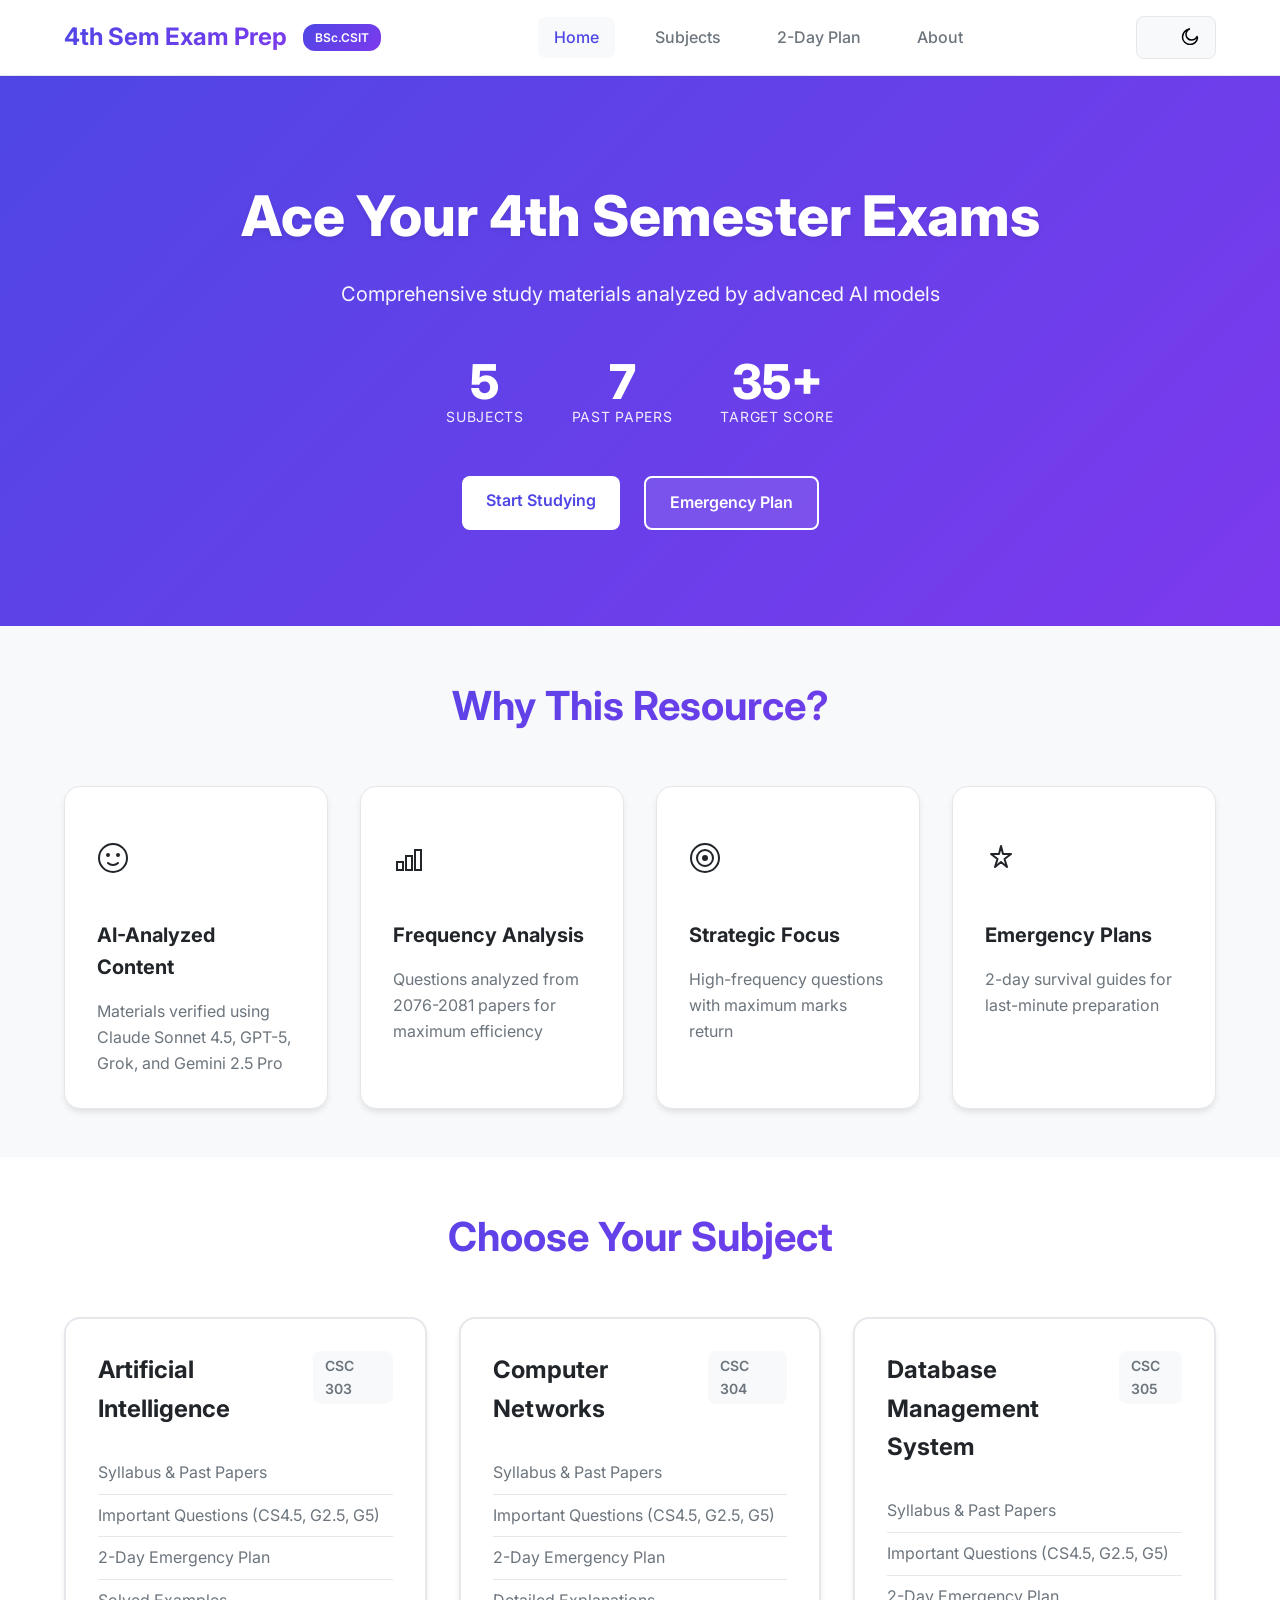
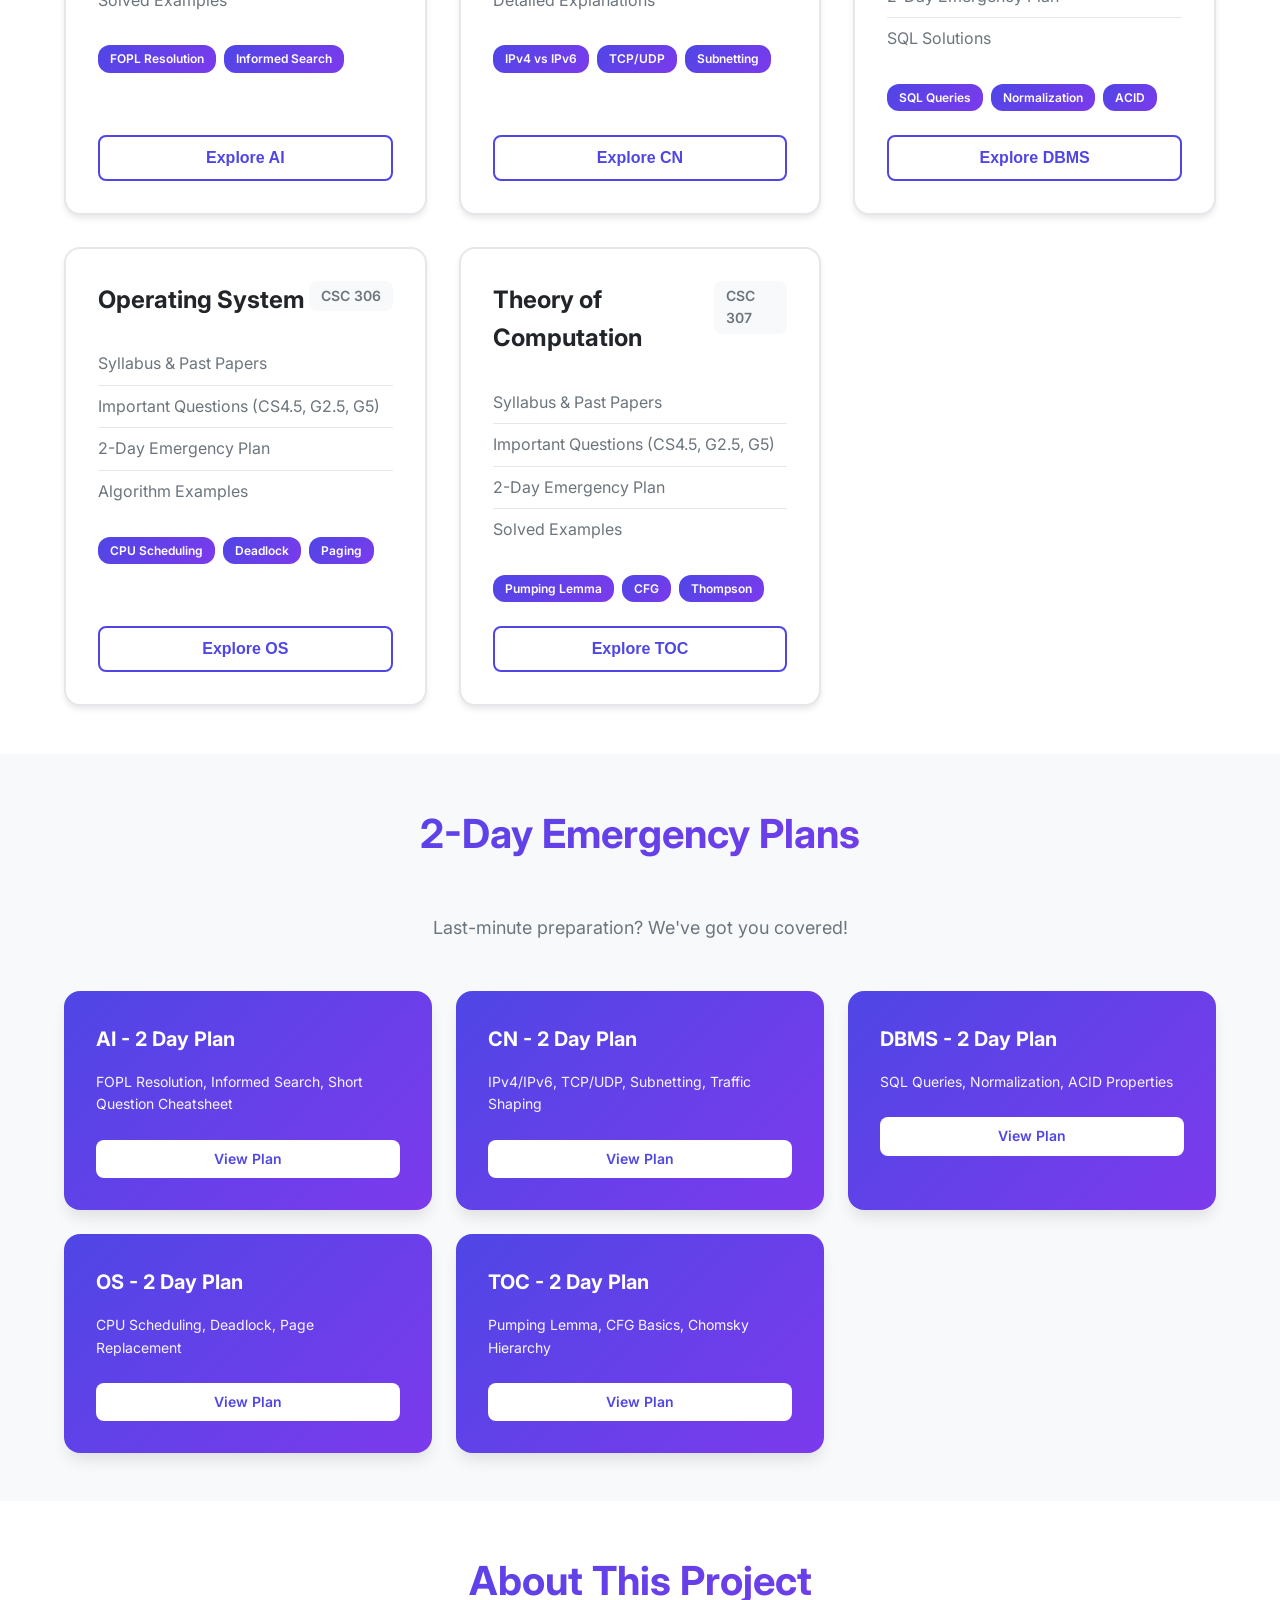
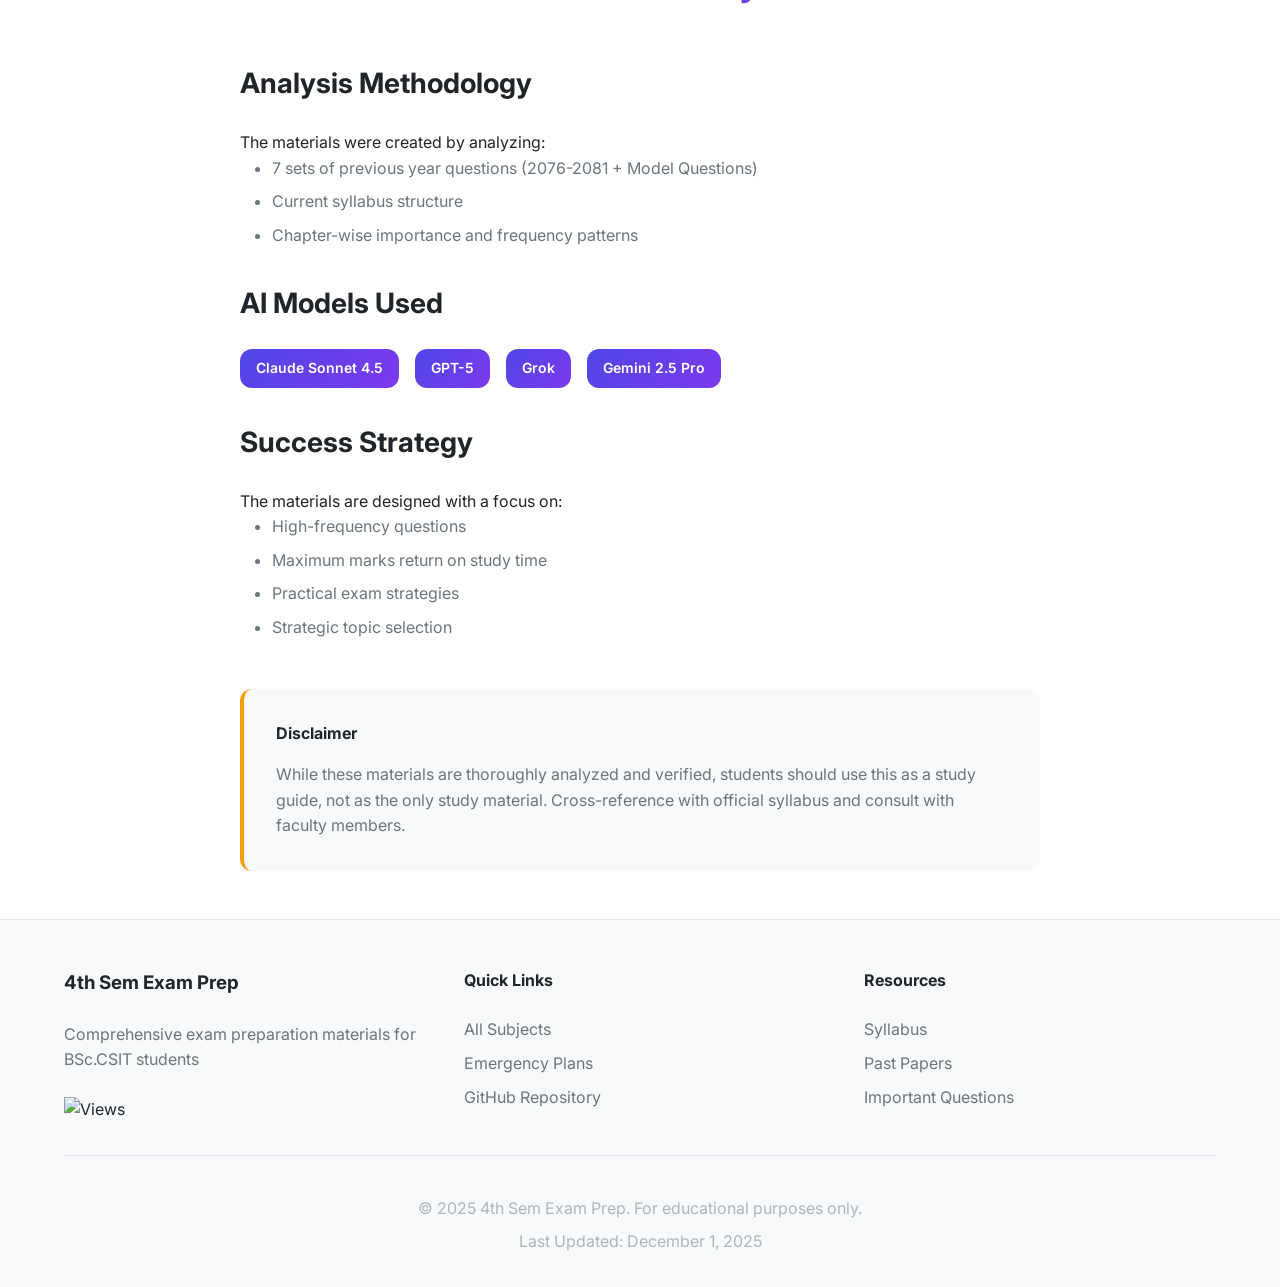
==== index.html @ 88077fee "Add initial HTML structure for 4th Sem BSc.CSIT Exam Prep website with navigation, sections for subj" ====
<!DOCTYPE html>
<html lang="en">
<head>
    <meta charset="UTF-8">
    <meta name="viewport" content="width=device-width, initial-scale=1.0">
    <title>4th Sem BSc.CSIT Exam Prep | Study Materials & Resources</title>
    <link rel="stylesheet" href="styles.css">
    <link href="https://fonts.googleapis.com/css2?family=Inter:wght@300;400;500;600;700;800;900&display=swap" rel="stylesheet">
</head>
<body>
    <!-- Navigation -->
    <nav class="navbar">
        <div class="container">
            <div class="nav-brand">
                <h1>4th Sem Exam Prep</h1>
                <span class="badge">BSc.CSIT</span>
            </div>
            <div class="nav-links">
                <a href="#home" class="nav-link active">Home</a>
                <a href="#subjects" class="nav-link">Subjects</a>
                <a href="#emergency" class="nav-link">2-Day Plan</a>
                <a href="#about" class="nav-link">About</a>
            </div>
            <button class="theme-toggle" id="themeToggle" aria-label="Toggle theme">
                <svg class="theme-icon sun" width="20" height="20" viewBox="0 0 20 20" fill="none" xmlns="http://www.w3.org/2000/svg">
                    <circle cx="10" cy="10" r="3" stroke="currentColor" stroke-width="1.5"/>
                    <path d="M10 2V4M10 16V18M18 10H16M4 10H2M15.5 15.5L14 14M6 6L4.5 4.5M15.5 4.5L14 6M6 14L4.5 15.5" stroke="currentColor" stroke-width="1.5" stroke-linecap="round"/>
                </svg>
                <svg class="theme-icon moon" width="20" height="20" viewBox="0 0 20 20" fill="none" xmlns="http://www.w3.org/2000/svg">
                    <path d="M18 11.5C17.1 13.5 15 15 12.5 15C9.5 15 7 12.5 7 9.5C7 7 8.5 4.9 10.5 4C6.5 4.5 3.5 7.9 3.5 12C3.5 16.1 6.9 19.5 11 19.5C14.9 19.5 18.1 16.7 18.5 13C18.3 12.1 18.2 11.8 18 11.5Z" stroke="currentColor" stroke-width="1.5" stroke-linecap="round" stroke-linejoin="round"/>
                </svg>
            </button>
        </div>
    </nav>

    <!-- Hero Section -->
    <section id="home" class="hero">
        <div class="container">
            <div class="hero-content">
                <h1 class="hero-title">Ace Your 4th Semester Exams</h1>
                <p class="hero-subtitle">Comprehensive study materials analyzed by advanced AI models</p>
                <div class="hero-stats">
                    <div class="stat">
                        <span class="stat-number">5</span>
                        <span class="stat-label">Subjects</span>
                    </div>
                    <div class="stat">
                        <span class="stat-number">7</span>
                        <span class="stat-label">Past Papers</span>
                    </div>
                    <div class="stat">
                        <span class="stat-number">35+</span>
                        <span class="stat-label">Target Score</span>
                    </div>
                </div>
                <div class="hero-cta">
                    <a href="#subjects" class="btn btn-primary">Start Studying</a>
                    <a href="#emergency" class="btn btn-secondary">Emergency Plan</a>
                </div>
            </div>
        </div>
    </section>

    <!-- Features Section -->
    <section class="features">
        <div class="container">
            <h2 class="section-title">Why This Resource?</h2>
            <div class="features-grid">
                <div class="feature-card">
                    <div class="feature-icon">
                        <svg width="32" height="32" viewBox="0 0 32 32" fill="none" xmlns="http://www.w3.org/2000/svg">
                            <circle cx="16" cy="16" r="14" stroke="currentColor" stroke-width="2"/>
                            <circle cx="11" cy="13" r="2" fill="currentColor"/>
                            <circle cx="21" cy="13" r="2" fill="currentColor"/>
                            <path d="M11 21C11 21 13 23 16 23C19 23 21 21 21 21" stroke="currentColor" stroke-width="2" stroke-linecap="round"/>
                        </svg>
                    </div>
                    <h3>AI-Analyzed Content</h3>
                    <p>Materials verified using Claude Sonnet 4.5, GPT-5, Grok, and Gemini 2.5 Pro</p>
                </div>
                <div class="feature-card">
                    <div class="feature-icon">
                        <svg width="32" height="32" viewBox="0 0 32 32" fill="none" xmlns="http://www.w3.org/2000/svg">
                            <rect x="4" y="20" width="6" height="8" stroke="currentColor" stroke-width="2"/>
                            <rect x="13" y="14" width="6" height="14" stroke="currentColor" stroke-width="2"/>
                            <rect x="22" y="8" width="6" height="20" stroke="currentColor" stroke-width="2"/>
                        </svg>
                    </div>
                    <h3>Frequency Analysis</h3>
                    <p>Questions analyzed from 2076-2081 papers for maximum efficiency</p>
                </div>
                <div class="feature-card">
                    <div class="feature-icon">
                        <svg width="32" height="32" viewBox="0 0 32 32" fill="none" xmlns="http://www.w3.org/2000/svg">
                            <circle cx="16" cy="16" r="14" stroke="currentColor" stroke-width="2"/>
                            <circle cx="16" cy="16" r="8" stroke="currentColor" stroke-width="2"/>
                            <circle cx="16" cy="16" r="3" fill="currentColor"/>
                        </svg>
                    </div>
                    <h3>Strategic Focus</h3>
                    <p>High-frequency questions with maximum marks return</p>
                </div>
                <div class="feature-card">
                    <div class="feature-icon">
                        <svg width="32" height="32" viewBox="0 0 32 32" fill="none" xmlns="http://www.w3.org/2000/svg">
                            <path d="M16 4L18 12H26L19.5 17L22 25L16 20L10 25L12.5 17L6 12H14L16 4Z" stroke="currentColor" stroke-width="2" stroke-linejoin="round"/>
                        </svg>
                    </div>
                    <h3>Emergency Plans</h3>
                    <p>2-day survival guides for last-minute preparation</p>
                </div>
            </div>
        </div>
    </section>

    <!-- Subjects Section -->
    <section id="subjects" class="subjects">
        <div class="container">
            <h2 class="section-title">Choose Your Subject</h2>
            <div class="subjects-grid">
                <!-- AI Card -->
                <div class="subject-card" data-subject="AI">
                    <div class="subject-header">
                        <h3>Artificial Intelligence</h3>
                        <span class="subject-code">CSC 303</span>
                    </div>
                    <div class="subject-content">
                        <ul class="resource-list">
                            <li>Syllabus & Past Papers</li>
                            <li>Important Questions (CS4.5, G2.5, G5)</li>
                            <li>2-Day Emergency Plan</li>
                            <li>Solved Examples</li>
                        </ul>
                        <div class="subject-tags">
                            <span class="tag">FOPL Resolution</span>
                            <span class="tag">Informed Search</span>
                        </div>
                    </div>
                    <button class="btn btn-outline" onclick="openSubject('AI')">Explore AI</button>
                </div>

                <!-- CN Card -->
                <div class="subject-card" data-subject="CN">
                    <div class="subject-header">
                        <h3>Computer Networks</h3>
                        <span class="subject-code">CSC 304</span>
                    </div>
                    <div class="subject-content">
                        <ul class="resource-list">
                            <li>Syllabus & Past Papers</li>
                            <li>Important Questions (CS4.5, G2.5, G5)</li>
                            <li>2-Day Emergency Plan</li>
                            <li>Detailed Explanations</li>
                        </ul>
                        <div class="subject-tags">
                            <span class="tag">IPv4 vs IPv6</span>
                            <span class="tag">TCP/UDP</span>
                            <span class="tag">Subnetting</span>
                        </div>
                    </div>
                    <button class="btn btn-outline" onclick="openSubject('CN')">Explore CN</button>
                </div>

                <!-- DBMS Card -->
                <div class="subject-card" data-subject="DBMS">
                    <div class="subject-header">
                        <h3>Database Management System</h3>
                        <span class="subject-code">CSC 305</span>
                    </div>
                    <div class="subject-content">
                        <ul class="resource-list">
                            <li>Syllabus & Past Papers</li>
                            <li>Important Questions (CS4.5, G2.5, G5)</li>
                            <li>2-Day Emergency Plan</li>
                            <li>SQL Solutions</li>
                        </ul>
                        <div class="subject-tags">
                            <span class="tag">SQL Queries</span>
                            <span class="tag">Normalization</span>
                            <span class="tag">ACID</span>
                        </div>
                    </div>
                    <button class="btn btn-outline" onclick="openSubject('DBMS')">Explore DBMS</button>
                </div>

                <!-- OS Card -->
                <div class="subject-card" data-subject="OS">
                    <div class="subject-header">
                        <h3>Operating System</h3>
                        <span class="subject-code">CSC 306</span>
                    </div>
                    <div class="subject-content">
                        <ul class="resource-list">
                            <li>Syllabus & Past Papers</li>
                            <li>Important Questions (CS4.5, G2.5, G5)</li>
                            <li>2-Day Emergency Plan</li>
                            <li>Algorithm Examples</li>
                        </ul>
                        <div class="subject-tags">
                            <span class="tag">CPU Scheduling</span>
                            <span class="tag">Deadlock</span>
                            <span class="tag">Paging</span>
                        </div>
                    </div>
                    <button class="btn btn-outline" onclick="openSubject('OS')">Explore OS</button>
                </div>

                <!-- TOC Card -->
                <div class="subject-card" data-subject="TOC">
                    <div class="subject-header">
                        <h3>Theory of Computation</h3>
                        <span class="subject-code">CSC 307</span>
                    </div>
                    <div class="subject-content">
                        <ul class="resource-list">
                            <li>Syllabus & Past Papers</li>
                            <li>Important Questions (CS4.5, G2.5, G5)</li>
                            <li>2-Day Emergency Plan</li>
                            <li>Solved Examples</li>
                        </ul>
                        <div class="subject-tags">
                            <span class="tag">Pumping Lemma</span>
                            <span class="tag">CFG</span>
                            <span class="tag">Thompson</span>
                        </div>
                    </div>
                    <button class="btn btn-outline" onclick="openSubject('TOC')">Explore TOC</button>
                </div>
            </div>
        </div>
    </section>

    <!-- Emergency Plan Section -->
    <section id="emergency" class="emergency">
        <div class="container">
            <div class="emergency-header">
                <h2 class="section-title">2-Day Emergency Plans</h2>
                <p class="section-subtitle">Last-minute preparation? We've got you covered!</p>
            </div>
            <div class="emergency-grid">
                <div class="emergency-card" onclick="viewContent('AI/imp_qtns/2DayPrep/README.md', 'AI - 2 Day Plan')">
                    <h3>AI - 2 Day Plan</h3>
                    <p>FOPL Resolution, Informed Search, Short Question Cheatsheet</p>
                    <span class="btn btn-small">View Plan</span>
                </div>
                <div class="emergency-card" onclick="viewContent('CN/imp_qtns/2DayPrep/README.md', 'CN - 2 Day Plan')">
                    <h3>CN - 2 Day Plan</h3>
                    <p>IPv4/IPv6, TCP/UDP, Subnetting, Traffic Shaping</p>
                    <span class="btn btn-small">View Plan</span>
                </div>
                <div class="emergency-card" onclick="viewContent('DBMS/imp_qtns/2DayPrep/README.md', 'DBMS - 2 Day Plan')">
                    <h3>DBMS - 2 Day Plan</h3>
                    <p>SQL Queries, Normalization, ACID Properties</p>
                    <span class="btn btn-small">View Plan</span>
                </div>
                <div class="emergency-card" onclick="viewContent('OS/imp_qtns/2DayPrep/README.md', 'OS - 2 Day Plan')">
                    <h3>OS - 2 Day Plan</h3>
                    <p>CPU Scheduling, Deadlock, Page Replacement</p>
                    <span class="btn btn-small">View Plan</span>
                </div>
                <div class="emergency-card" onclick="viewContent('TOC/imp_qtns/2DayPrep/2_Day_TOC_Survival_Guide.md', 'TOC - 2 Day Plan')">
                    <h3>TOC - 2 Day Plan</h3>
                    <p>Pumping Lemma, CFG Basics, Chomsky Hierarchy</p>
                    <span class="btn btn-small">View Plan</span>
                </div>
            </div>
        </div>
    </section>

    <!-- About Section -->
    <section id="about" class="about">
        <div class="container">
            <h2 class="section-title">About This Project</h2>
            <div class="about-content">
                <div class="about-text">
                    <h3>Analysis Methodology</h3>
                    <p>The materials were created by analyzing:</p>
                    <ul>
                        <li>7 sets of previous year questions (2076-2081 + Model Questions)</li>
                        <li>Current syllabus structure</li>
                        <li>Chapter-wise importance and frequency patterns</li>
                    </ul>

                    <h3>AI Models Used</h3>
                    <div class="ai-models">
                        <span class="ai-badge">Claude Sonnet 4.5</span>
                        <span class="ai-badge">GPT-5</span>
                        <span class="ai-badge">Grok</span>
                        <span class="ai-badge">Gemini 2.5 Pro</span>
                    </div>

                    <h3>Success Strategy</h3>
                    <p>The materials are designed with a focus on:</p>
                    <ul>
                        <li>High-frequency questions</li>
                        <li>Maximum marks return on study time</li>
                        <li>Practical exam strategies</li>
                        <li>Strategic topic selection</li>
                    </ul>

                    <div class="disclaimer">
                        <h4>Disclaimer</h4>
                        <p>While these materials are thoroughly analyzed and verified, students should use this as a study guide, not as the only study material. Cross-reference with official syllabus and consult with faculty members.</p>
                    </div>
                </div>
            </div>
        </div>
    </section>

    <!-- Footer -->
    <footer class="footer">
        <div class="container">
            <div class="footer-content">
                <div class="footer-section">
                    <h3>4th Sem Exam Prep</h3>
                    <p>Comprehensive exam preparation materials for BSc.CSIT students</p>
                    <div class="footer-stats">
                        <img src="https://komarev.com/ghpvc/?username=4thsem&abbreviated=true&base=1&label=Views&style=flat-square" alt="Views">
                    </div>
                </div>
                <div class="footer-section">
                    <h4>Quick Links</h4>
                    <ul>
                        <li><a href="#subjects">All Subjects</a></li>
                        <li><a href="#emergency">Emergency Plans</a></li>
                        <li><a href="https://github.com/aakku106/4thSem_impQtns" target="_blank">GitHub Repository</a></li>
                    </ul>
                </div>
                <div class="footer-section">
                    <h4>Resources</h4>
                    <ul>
                        <li><a href="#subjects">Syllabus</a></li>
                        <li><a href="#subjects">Past Papers</a></li>
                        <li><a href="#subjects">Important Questions</a></li>
                    </ul>
                </div>
            </div>
            <div class="footer-bottom">
                <p>&copy; 2025 4th Sem Exam Prep. For educational purposes only.</p>
                <p>Last Updated: December 1, 2025</p>
            </div>
        </div>
    </footer>

    <!-- Content Modal -->
    <div id="contentModal" class="modal">
        <div class="modal-content">
            <div class="modal-header">
                <h2 id="modalTitle"></h2>
                <button class="close" onclick="contentViewer.closeModal()" aria-label="Close">&times;</button>
            </div>
            <div id="modalBody" class="modal-body"></div>
        </div>
    </div>

    <!-- Subject Modal -->
    <div id="subjectModal" class="modal">
        <div class="modal-content">
            <button class="close" onclick="closeSubjectModal()" aria-label="Close">&times;</button>
            <div id="subjectModalBody"></div>
        </div>
    </div>

    <script src="markdown-parser.js"></script>
    <script src="script.js"></script>
</body>
</html>
---- styles.css ----
/* ============================================
   CSS Variables & Root Styles
   ============================================ */
:root {
  /* Light Theme Colors */
  --bg-primary: #ffffff;
  --bg-secondary: #f8f9fa;
  --bg-tertiary: #e9ecef;
  --text-primary: #212529;
  --text-secondary: #6c757d;
  --text-tertiary: #adb5bd;

  /* Accent Colors */
  --accent-primary: #4f46e5;
  --accent-secondary: #7c3aed;
  --accent-hover: #4338ca;
  --success: #10b981;
  --warning: #f59e0b;
  --danger: #ef4444;

  /* Card & Border */
  --card-bg: #ffffff;
  --border-color: #e5e7eb;
  --shadow-sm: 0 1px 2px 0 rgba(0, 0, 0, 0.05);
  --shadow-md: 0 4px 6px -1px rgba(0, 0, 0, 0.1);
  --shadow-lg: 0 10px 15px -3px rgba(0, 0, 0, 0.1);
  --shadow-xl: 0 20px 25px -5px rgba(0, 0, 0, 0.1);

  /* Spacing */
  --spacing-xs: 0.5rem;
  --spacing-sm: 1rem;
  --spacing-md: 1.5rem;
  --spacing-lg: 2rem;
  --spacing-xl: 3rem;

  /* Border Radius */
  --radius-sm: 0.375rem;
  --radius-md: 0.5rem;
  --radius-lg: 0.75rem;
  --radius-xl: 1rem;

  /* Transitions */
  --transition-fast: 150ms ease;
  --transition-base: 200ms ease;
  --transition-slow: 300ms ease;
}

[data-theme="dark"] {
  --bg-primary: #0f172a;
  --bg-secondary: #1e293b;
  --bg-tertiary: #334155;
  --text-primary: #f1f5f9;
  --text-secondary: #cbd5e1;
  --text-tertiary: #64748b;

  --card-bg: #1e293b;
  --border-color: #334155;
  --shadow-sm: 0 1px 2px 0 rgba(0, 0, 0, 0.3);
  --shadow-md: 0 4px 6px -1px rgba(0, 0, 0, 0.4);
  --shadow-lg: 0 10px 15px -3px rgba(0, 0, 0, 0.5);
  --shadow-xl: 0 20px 25px -5px rgba(0, 0, 0, 0.6);
}

/* ============================================
   Reset & Base Styles
   ============================================ */
* {
  margin: 0;
  padding: 0;
  box-sizing: border-box;
}

html {
  scroll-behavior: smooth;
}

body {
  font-family: "Inter", -apple-system, BlinkMacSystemFont, "Segoe UI", Roboto,
    sans-serif;
  background: var(--bg-primary);
  color: var(--text-primary);
  line-height: 1.6;
  transition: background-color var(--transition-base),
    color var(--transition-base);
}

.container {
  max-width: 1200px;
  margin: 0 auto;
  padding: 0 var(--spacing-md);
}

/* ============================================
   Navigation
   ============================================ */
.navbar {
  background: var(--card-bg);
  border-bottom: 1px solid var(--border-color);
  position: sticky;
  top: 0;
  z-index: 1000;
  backdrop-filter: blur(10px);
  box-shadow: var(--shadow-sm);
}

.navbar .container {
  display: flex;
  justify-content: space-between;
  align-items: center;
  padding: var(--spacing-sm) var(--spacing-md);
}

.nav-brand {
  display: flex;
  align-items: center;
  gap: var(--spacing-sm);
}

.nav-brand h1 {
  font-size: 1.5rem;
  font-weight: 700;
  background: linear-gradient(
    135deg,
    var(--accent-primary),
    var(--accent-secondary)
  );
  -webkit-background-clip: text;
  -webkit-text-fill-color: transparent;
  background-clip: text;
}

.badge {
  background: linear-gradient(
    135deg,
    var(--accent-primary),
    var(--accent-secondary)
  );
  color: white;
  padding: 0.25rem 0.75rem;
  border-radius: var(--radius-lg);
  font-size: 0.75rem;
  font-weight: 600;
}

.nav-links {
  display: flex;
  gap: var(--spacing-md);
  align-items: center;
}

.nav-link {
  text-decoration: none;
  color: var(--text-secondary);
  font-weight: 500;
  transition: color var(--transition-fast);
  padding: 0.5rem 1rem;
  border-radius: var(--radius-md);
}

.nav-link:hover,
.nav-link.active {
  color: var(--accent-primary);
  background: var(--bg-secondary);
}

.theme-toggle {
  background: var(--bg-secondary);
  border: 1px solid var(--border-color);
  border-radius: var(--radius-md);
  padding: 0.5rem 1rem;
  cursor: pointer;
  transition: all var(--transition-fast);
  font-size: 1.25rem;
}

.theme-toggle:hover {
  background: var(--bg-tertiary);
  transform: scale(1.05);
}

/* ============================================
   Hero Section
   ============================================ */
.hero {
  background: linear-gradient(
    135deg,
    var(--accent-primary) 0%,
    var(--accent-secondary) 100%
  );
  color: white;
  padding: var(--spacing-xl) 0;
  text-align: center;
}

.hero-content {
  padding: var(--spacing-xl) 0;
}

.hero-title {
  font-size: 3.5rem;
  font-weight: 800;
  margin-bottom: var(--spacing-sm);
  text-shadow: 0 2px 4px rgba(0, 0, 0, 0.1);
}

.hero-subtitle {
  font-size: 1.25rem;
  opacity: 0.95;
  margin-bottom: var(--spacing-lg);
}

.hero-stats {
  display: flex;
  justify-content: center;
  gap: var(--spacing-xl);
  margin: var(--spacing-xl) 0;
}

.stat {
  display: flex;
  flex-direction: column;
  align-items: center;
}

.stat-number {
  font-size: 3rem;
  font-weight: 800;
  line-height: 1;
}

.stat-label {
  font-size: 0.875rem;
  opacity: 0.9;
  text-transform: uppercase;
  letter-spacing: 0.05em;
}

.hero-cta {
  display: flex;
  gap: var(--spacing-md);
  justify-content: center;
  margin-top: var(--spacing-xl);
}

/* ============================================
   Buttons
   ============================================ */
.btn {
  padding: 0.75rem 1.5rem;
  border-radius: var(--radius-md);
  font-weight: 600;
  text-decoration: none;
  display: inline-block;
  transition: all var(--transition-fast);
  cursor: pointer;
  border: none;
  font-size: 1rem;
}

.btn-primary {
  background: white;
  color: var(--accent-primary);
}

.btn-primary:hover {
  transform: translateY(-2px);
  box-shadow: var(--shadow-lg);
}

.btn-secondary {
  background: rgba(255, 255, 255, 0.1);
  color: white;
  border: 2px solid white;
}

.btn-secondary:hover {
  background: rgba(255, 255, 255, 0.2);
  transform: translateY(-2px);
}

.btn-outline {
  background: transparent;
  color: var(--accent-primary);
  border: 2px solid var(--accent-primary);
}

.btn-outline:hover {
  background: var(--accent-primary);
  color: white;
  transform: translateY(-2px);
}

.btn-small {
  padding: 0.5rem 1rem;
  font-size: 0.875rem;
}

/* ============================================
   Features Section
   ============================================ */
.features {
  padding: var(--spacing-xl) 0;
  background: var(--bg-secondary);
}

.section-title {
  text-align: center;
  font-size: 2.5rem;
  font-weight: 700;
  margin-bottom: var(--spacing-xl);
  background: linear-gradient(
    135deg,
    var(--accent-primary),
    var(--accent-secondary)
  );
  -webkit-background-clip: text;
  -webkit-text-fill-color: transparent;
  background-clip: text;
}

.section-subtitle {
  text-align: center;
  font-size: 1.125rem;
  color: var(--text-secondary);
  margin-bottom: var(--spacing-lg);
}

.features-grid {
  display: grid;
  grid-template-columns: repeat(auto-fit, minmax(250px, 1fr));
  gap: var(--spacing-lg);
}

.feature-card {
  background: var(--card-bg);
  padding: var(--spacing-lg);
  border-radius: var(--radius-xl);
  box-shadow: var(--shadow-md);
  transition: all var(--transition-base);
  border: 1px solid var(--border-color);
}

.feature-card:hover {
  transform: translateY(-5px);
  box-shadow: var(--shadow-xl);
}

.feature-icon {
  font-size: 3rem;
  margin-bottom: var(--spacing-md);
}

.feature-card h3 {
  font-size: 1.25rem;
  margin-bottom: var(--spacing-sm);
  color: var(--text-primary);
}

.feature-card p {
  color: var(--text-secondary);
  line-height: 1.6;
}

/* ============================================
   Subjects Section
   ============================================ */
.subjects {
  padding: var(--spacing-xl) 0;
}

.subjects-grid {
  display: grid;
  grid-template-columns: repeat(auto-fit, minmax(300px, 1fr));
  gap: var(--spacing-lg);
}

.subject-card {
  background: var(--card-bg);
  border-radius: var(--radius-xl);
  padding: var(--spacing-lg);
  box-shadow: var(--shadow-md);
  transition: all var(--transition-base);
  border: 2px solid var(--border-color);
  display: flex;
  flex-direction: column;
}

.subject-card:hover {
  transform: translateY(-5px);
  box-shadow: var(--shadow-xl);
  border-color: var(--accent-primary);
}

.subject-header {
  display: flex;
  justify-content: space-between;
  align-items: start;
  margin-bottom: var(--spacing-md);
}

.subject-header h3 {
  font-size: 1.5rem;
  color: var(--text-primary);
}

.subject-code {
  background: var(--bg-secondary);
  padding: 0.25rem 0.75rem;
  border-radius: var(--radius-md);
  font-size: 0.875rem;
  font-weight: 600;
  color: var(--text-secondary);
}

.resource-list {
  list-style: none;
  margin-bottom: var(--spacing-md);
}

.resource-list li {
  padding: 0.5rem 0;
  color: var(--text-secondary);
  border-bottom: 1px solid var(--border-color);
}

.resource-list li:last-child {
  border-bottom: none;
}

.subject-tags {
  display: flex;
  flex-wrap: wrap;
  gap: var(--spacing-xs);
  margin-bottom: var(--spacing-md);
}

.tag {
  background: linear-gradient(
    135deg,
    var(--accent-primary),
    var(--accent-secondary)
  );
  color: white;
  padding: 0.25rem 0.75rem;
  border-radius: var(--radius-lg);
  font-size: 0.75rem;
  font-weight: 600;
}

.subject-card .btn {
  margin-top: auto;
  width: 100%;
  text-align: center;
}

/* ============================================
   Emergency Section
   ============================================ */
.emergency {
  padding: var(--spacing-xl) 0;
  background: var(--bg-secondary);
}

.emergency-header {
  text-align: center;
  margin-bottom: var(--spacing-xl);
}

.emergency-grid {
  display: grid;
  grid-template-columns: repeat(auto-fit, minmax(280px, 1fr));
  gap: var(--spacing-md);
}

.emergency-card {
  background: linear-gradient(
    135deg,
    var(--accent-primary),
    var(--accent-secondary)
  );
  color: white;
  padding: var(--spacing-lg);
  border-radius: var(--radius-xl);
  box-shadow: var(--shadow-lg);
  transition: all var(--transition-base);
}

.emergency-card:hover {
  transform: translateY(-5px) scale(1.02);
  box-shadow: var(--shadow-xl);
}

.emergency-card h3 {
  font-size: 1.25rem;
  margin-bottom: var(--spacing-sm);
}

.emergency-card p {
  opacity: 0.95;
  margin-bottom: var(--spacing-md);
  font-size: 0.875rem;
}

.emergency-card .btn {
  background: white;
  color: var(--accent-primary);
  width: 100%;
  text-align: center;
}

/* ============================================
   About Section
   ============================================ */
.about {
  padding: var(--spacing-xl) 0;
}

.about-content {
  max-width: 800px;
  margin: 0 auto;
}

.about-text h3 {
  font-size: 1.75rem;
  margin: var(--spacing-lg) 0 var(--spacing-md);
  color: var(--text-primary);
}

.about-text ul {
  margin-left: var(--spacing-lg);
  margin-bottom: var(--spacing-md);
  color: var(--text-secondary);
}

.about-text li {
  margin-bottom: var(--spacing-xs);
}

.ai-models {
  display: flex;
  flex-wrap: wrap;
  gap: var(--spacing-sm);
  margin: var(--spacing-md) 0;
}

.ai-badge {
  background: linear-gradient(
    135deg,
    var(--accent-primary),
    var(--accent-secondary)
  );
  color: white;
  padding: 0.5rem 1rem;
  border-radius: var(--radius-lg);
  font-size: 0.875rem;
  font-weight: 600;
}

.disclaimer {
  background: var(--bg-secondary);
  padding: var(--spacing-lg);
  border-radius: var(--radius-lg);
  border-left: 4px solid var(--warning);
  margin-top: var(--spacing-xl);
}

.disclaimer h4 {
  margin-bottom: var(--spacing-sm);
  color: var(--text-primary);
}

.disclaimer p {
  color: var(--text-secondary);
}

/* ============================================
   Footer
   ============================================ */
.footer {
  background: var(--bg-secondary);
  padding: var(--spacing-xl) 0 var(--spacing-md);
  border-top: 1px solid var(--border-color);
}

.footer-content {
  display: grid;
  grid-template-columns: repeat(auto-fit, minmax(250px, 1fr));
  gap: var(--spacing-xl);
  margin-bottom: var(--spacing-lg);
}

.footer-section h3,
.footer-section h4 {
  margin-bottom: var(--spacing-md);
  color: var(--text-primary);
}

.footer-section p {
  color: var(--text-secondary);
  margin-bottom: var(--spacing-sm);
}

.footer-section ul {
  list-style: none;
}

.footer-section ul li {
  margin-bottom: var(--spacing-xs);
}

.footer-section a {
  color: var(--text-secondary);
  text-decoration: none;
  transition: color var(--transition-fast);
}

.footer-section a:hover {
  color: var(--accent-primary);
}

.footer-stats {
  margin-top: var(--spacing-md);
}

.footer-bottom {
  text-align: center;
  padding-top: var(--spacing-lg);
  border-top: 1px solid var(--border-color);
  color: var(--text-tertiary);
}

.footer-bottom p {
  margin: var(--spacing-xs) 0;
}

/* ============================================
   Modal
   ============================================ */
.modal {
  display: none;
  position: fixed;
  z-index: 2000;
  left: 0;
  top: 0;
  width: 100%;
  height: 100%;
  overflow: auto;
  background-color: rgba(0, 0, 0, 0.7);
  backdrop-filter: blur(5px);
}

.modal-content {
  background-color: var(--card-bg);
  margin: 5% auto;
  padding: var(--spacing-xl);
  border: 1px solid var(--border-color);
  border-radius: var(--radius-xl);
  width: 90%;
  max-width: 900px;
  box-shadow: var(--shadow-xl);
  animation: slideIn 0.3s ease;
}

@keyframes slideIn {
  from {
    transform: translateY(-50px);
    opacity: 0;
  }
  to {
    transform: translateY(0);
    opacity: 1;
  }
}

.close {
  color: var(--text-tertiary);
  float: right;
  font-size: 2rem;
  font-weight: bold;
  cursor: pointer;
  transition: color var(--transition-fast);
}

.close:hover {
  color: var(--accent-primary);
}

/* ============================================
   Responsive Design
   ============================================ */
@media (max-width: 768px) {
  .nav-links {
    display: none;
    flex-direction: column;
    position: absolute;
    top: 100%;
    left: 0;
    right: 0;
    background: var(--card-bg);
    border-top: 1px solid var(--border-color);
    padding: var(--spacing-md);
  }

  .hero-title {
    font-size: 2.5rem;
  }

  .hero-stats {
    flex-direction: column;
    gap: var(--spacing-md);
  }

  .hero-cta {
    flex-direction: column;
  }

  .subjects-grid,
  .features-grid,
  .emergency-grid {
    grid-template-columns: 1fr;
  }

  .modal-content {
    width: 95%;
    margin: 10% auto;
    padding: var(--spacing-md);
  }
}

@media (max-width: 480px) {
  .hero-title {
    font-size: 2rem;
  }

  .stat-number {
    font-size: 2rem;
  }

  .section-title {
    font-size: 2rem;
  }
}

/* ============================================
   Utility Classes
   ============================================ */
.text-center {
  text-align: center;
}

.mt-1 {
  margin-top: var(--spacing-sm);
}
.mt-2 {
  margin-top: var(--spacing-md);
}
.mt-3 {
  margin-top: var(--spacing-lg);
}

.mb-1 {
  margin-bottom: var(--spacing-sm);
}
.mb-2 {
  margin-bottom: var(--spacing-md);
}
.mb-3 {
  margin-bottom: var(--spacing-lg);
}

.hidden {
  display: none;
}
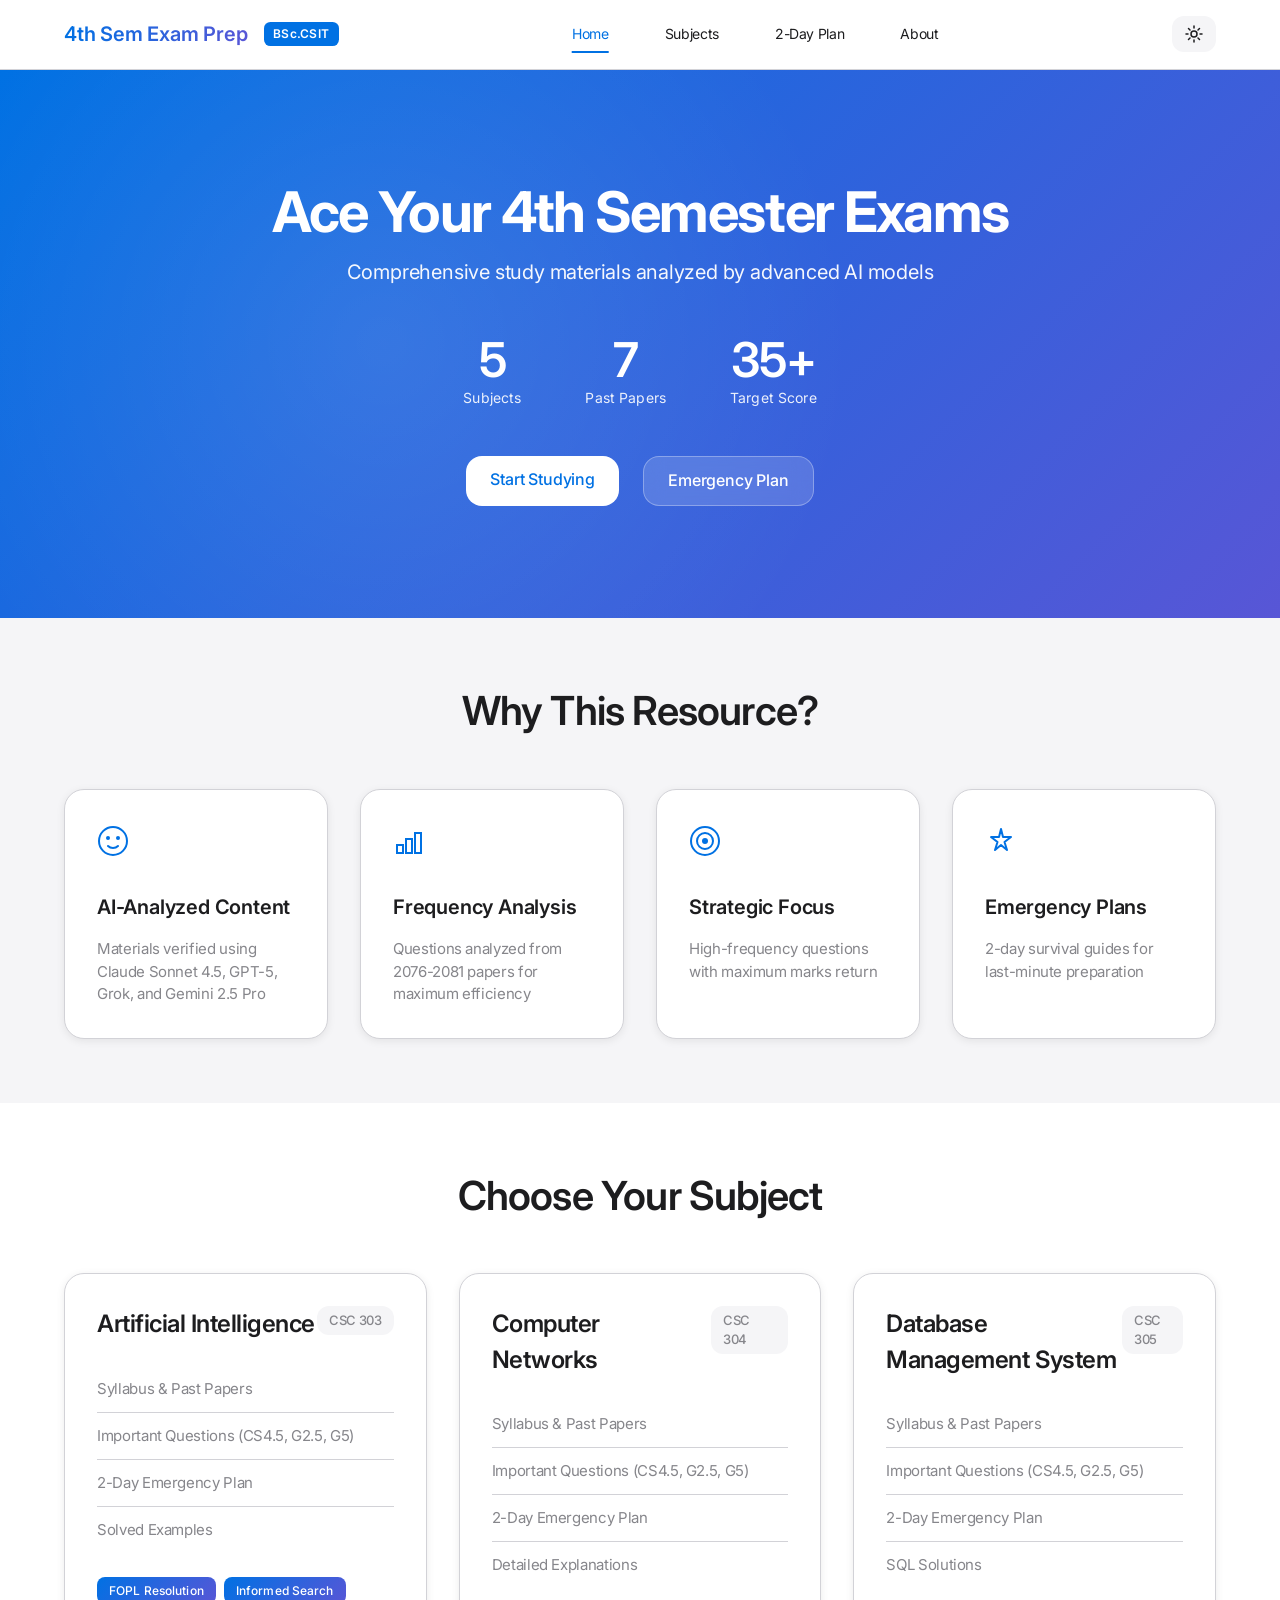
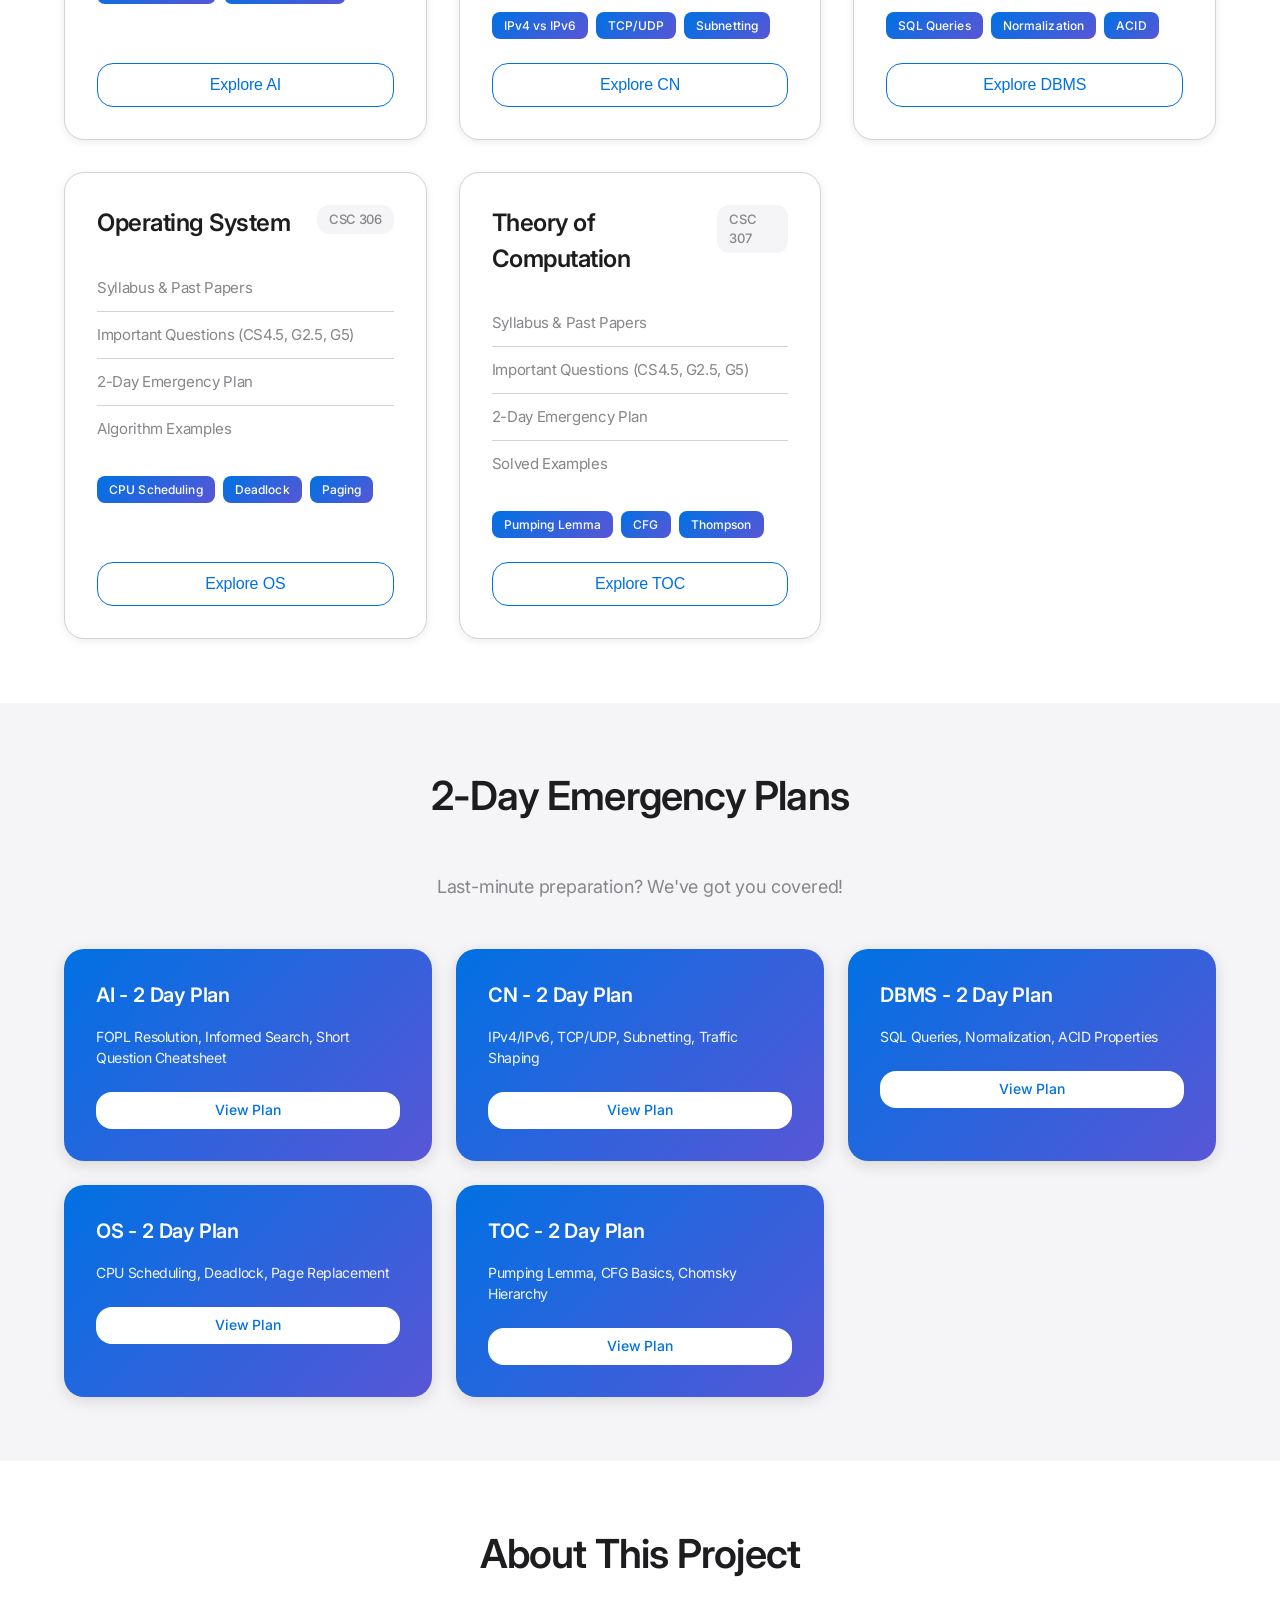
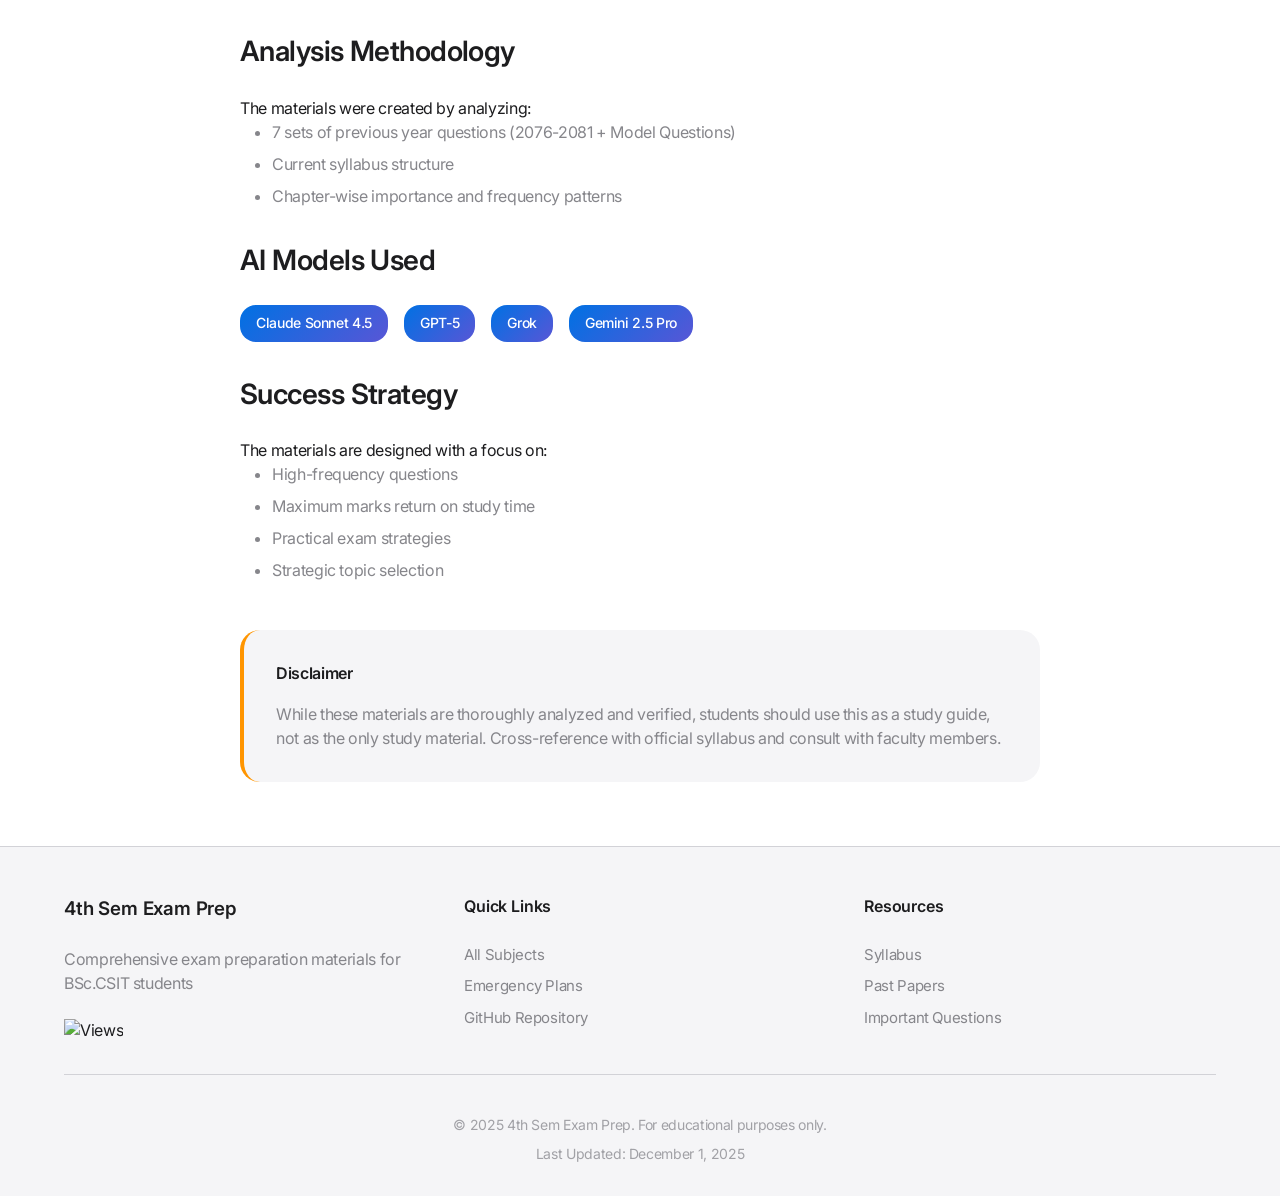
==== commit 47ff048e: "Add viewer page for markdown documents and update content viewer functionality" ====
--- a/index.html
+++ b/index.html
@@ -6,6 +6,8 @@
     <title>4th Sem BSc.CSIT Exam Prep | Study Materials & Resources</title>
     <link rel="stylesheet" href="styles.css">
     <link href="https://fonts.googleapis.com/css2?family=Inter:wght@300;400;500;600;700;800;900&display=swap" rel="stylesheet">
+    <!-- Marked.js for proper markdown rendering -->
+    <script src="https://cdn.jsdelivr.net/npm/marked/marked.min.js"></script>
 </head>
 <body>
     <!-- Navigation -->
@@ -238,31 +240,31 @@
                 <p class="section-subtitle">Last-minute preparation? We've got you covered!</p>
             </div>
             <div class="emergency-grid">
-                <div class="emergency-card" onclick="viewContent('AI/imp_qtns/2DayPrep/README.md', 'AI - 2 Day Plan')">
+                <a href="viewer.html?file=AI/imp_qtns/2DayPrep/README.md&title=AI - 2 Day Plan" target="_blank" class="emergency-card">
                     <h3>AI - 2 Day Plan</h3>
                     <p>FOPL Resolution, Informed Search, Short Question Cheatsheet</p>
                     <span class="btn btn-small">View Plan</span>
-                </div>
-                <div class="emergency-card" onclick="viewContent('CN/imp_qtns/2DayPrep/README.md', 'CN - 2 Day Plan')">
+                </a>
+                <a href="viewer.html?file=CN/imp_qtns/2DayPrep/README.md&title=CN - 2 Day Plan" target="_blank" class="emergency-card">
                     <h3>CN - 2 Day Plan</h3>
                     <p>IPv4/IPv6, TCP/UDP, Subnetting, Traffic Shaping</p>
                     <span class="btn btn-small">View Plan</span>
-                </div>
-                <div class="emergency-card" onclick="viewContent('DBMS/imp_qtns/2DayPrep/README.md', 'DBMS - 2 Day Plan')">
+                </a>
+                <a href="viewer.html?file=DBMS/imp_qtns/2DayPrep/README.md&title=DBMS - 2 Day Plan" target="_blank" class="emergency-card">
                     <h3>DBMS - 2 Day Plan</h3>
                     <p>SQL Queries, Normalization, ACID Properties</p>
                     <span class="btn btn-small">View Plan</span>
-                </div>
-                <div class="emergency-card" onclick="viewContent('OS/imp_qtns/2DayPrep/README.md', 'OS - 2 Day Plan')">
+                </a>
+                <a href="viewer.html?file=OS/imp_qtns/2DayPrep/README.md&title=OS - 2 Day Plan" target="_blank" class="emergency-card">
                     <h3>OS - 2 Day Plan</h3>
                     <p>CPU Scheduling, Deadlock, Page Replacement</p>
                     <span class="btn btn-small">View Plan</span>
-                </div>
-                <div class="emergency-card" onclick="viewContent('TOC/imp_qtns/2DayPrep/2_Day_TOC_Survival_Guide.md', 'TOC - 2 Day Plan')">
+                </a>
+                <a href="viewer.html?file=TOC/imp_qtns/2DayPrep/2_Day_TOC_Survival_Guide.md&title=TOC - 2 Day Plan" target="_blank" class="emergency-card">
                     <h3>TOC - 2 Day Plan</h3>
                     <p>Pumping Lemma, CFG Basics, Chomsky Hierarchy</p>
                     <span class="btn btn-small">View Plan</span>
-                </div>
+                </a>
             </div>
         </div>
     </section>
@@ -342,17 +344,6 @@
         </div>
     </footer>
 
-    <!-- Content Modal -->
-    <div id="contentModal" class="modal">
-        <div class="modal-content">
-            <div class="modal-header">
-                <h2 id="modalTitle"></h2>
-                <button class="close" onclick="contentViewer.closeModal()" aria-label="Close">&times;</button>
-            </div>
-            <div id="modalBody" class="modal-body"></div>
-        </div>
-    </div>
-
     <!-- Subject Modal -->
     <div id="subjectModal" class="modal">
         <div class="modal-content">
@@ -361,7 +352,6 @@
         </div>
     </div>
 
-    <script src="markdown-parser.js"></script>
     <script src="script.js"></script>
 </body>
 </html>
--- a/styles.css
+++ b/styles.css
@@ -1,773 +1,933 @@
 /* ============================================
-   CSS Variables & Root Styles
+   Apple-Inspired CSS Variables & Root Styles
    ============================================ */
 :root {
-  /* Light Theme Colors */
-  --bg-primary: #ffffff;
-  --bg-secondary: #f8f9fa;
-  --bg-tertiary: #e9ecef;
-  --text-primary: #212529;
-  --text-secondary: #6c757d;
-  --text-tertiary: #adb5bd;
-
-  /* Accent Colors */
-  --accent-primary: #4f46e5;
-  --accent-secondary: #7c3aed;
-  --accent-hover: #4338ca;
-  --success: #10b981;
-  --warning: #f59e0b;
-  --danger: #ef4444;
-
-  /* Card & Border */
-  --card-bg: #ffffff;
-  --border-color: #e5e7eb;
-  --shadow-sm: 0 1px 2px 0 rgba(0, 0, 0, 0.05);
-  --shadow-md: 0 4px 6px -1px rgba(0, 0, 0, 0.1);
-  --shadow-lg: 0 10px 15px -3px rgba(0, 0, 0, 0.1);
-  --shadow-xl: 0 20px 25px -5px rgba(0, 0, 0, 0.1);
-
-  /* Spacing */
-  --spacing-xs: 0.5rem;
-  --spacing-sm: 1rem;
-  --spacing-md: 1.5rem;
-  --spacing-lg: 2rem;
-  --spacing-xl: 3rem;
-
-  /* Border Radius */
-  --radius-sm: 0.375rem;
-  --radius-md: 0.5rem;
-  --radius-lg: 0.75rem;
-  --radius-xl: 1rem;
-
-  /* Transitions */
-  --transition-fast: 150ms ease;
-  --transition-base: 200ms ease;
-  --transition-slow: 300ms ease;
+    /* Light Theme Colors - Apple Style */
+    --bg-primary: #ffffff;
+    --bg-secondary: #f5f5f7;
+    --bg-tertiary: #e8e8ed;
+    --text-primary: #1d1d1f;
+    --text-secondary: #86868b;
+    --text-tertiary: #a1a1a6;
+    
+    /* Accent Colors - Refined Purple/Blue */
+    --accent-primary: #0071e3;
+    --accent-secondary: #5856d6;
+    --accent-hover: #0077ed;
+    --success: #34c759;
+    --warning: #ff9500;
+    --danger: #ff3b30;
+    
+    /* Card & Border */
+    --card-bg: #ffffff;
+    --border-color: #d2d2d7;
+    --shadow-sm: 0 1px 3px 0 rgba(0, 0, 0, 0.04);
+    --shadow-md: 0 2px 8px 0 rgba(0, 0, 0, 0.08);
+    --shadow-lg: 0 4px 16px 0 rgba(0, 0, 0, 0.12);
+    --shadow-xl: 0 8px 32px 0 rgba(0, 0, 0, 0.16);
+    
+    /* Spacing */
+    --spacing-xs: 0.5rem;
+    --spacing-sm: 1rem;
+    --spacing-md: 1.5rem;
+    --spacing-lg: 2rem;
+    --spacing-xl: 3rem;
+    --spacing-2xl: 4rem;
+    
+    /* Border Radius - Apple Style */
+    --radius-sm: 0.5rem;
+    --radius-md: 0.75rem;
+    --radius-lg: 1rem;
+    --radius-xl: 1.25rem;
+    
+    /* Transitions - Smooth Apple-like */
+    --transition-fast: 200ms cubic-bezier(0.4, 0, 0.2, 1);
+    --transition-base: 300ms cubic-bezier(0.4, 0, 0.2, 1);
+    --transition-slow: 400ms cubic-bezier(0.4, 0, 0.2, 1);
 }
 
 [data-theme="dark"] {
-  --bg-primary: #0f172a;
-  --bg-secondary: #1e293b;
-  --bg-tertiary: #334155;
-  --text-primary: #f1f5f9;
-  --text-secondary: #cbd5e1;
-  --text-tertiary: #64748b;
-
-  --card-bg: #1e293b;
-  --border-color: #334155;
-  --shadow-sm: 0 1px 2px 0 rgba(0, 0, 0, 0.3);
-  --shadow-md: 0 4px 6px -1px rgba(0, 0, 0, 0.4);
-  --shadow-lg: 0 10px 15px -3px rgba(0, 0, 0, 0.5);
-  --shadow-xl: 0 20px 25px -5px rgba(0, 0, 0, 0.6);
+    --bg-primary: #000000;
+    --bg-secondary: #1c1c1e;
+    --bg-tertiary: #2c2c2e;
+    --text-primary: #f5f5f7;
+    --text-secondary: #a1a1a6;
+    --text-tertiary: #6e6e73;
+    
+    --card-bg: #1c1c1e;
+    --border-color: #38383a;
+    --shadow-sm: 0 1px 3px 0 rgba(0, 0, 0, 0.3);
+    --shadow-md: 0 2px 8px 0 rgba(0, 0, 0, 0.4);
+    --shadow-lg: 0 4px 16px 0 rgba(0, 0, 0, 0.5);
+    --shadow-xl: 0 8px 32px 0 rgba(0, 0, 0, 0.6);
 }
 
 /* ============================================
    Reset & Base Styles
    ============================================ */
 * {
-  margin: 0;
-  padding: 0;
-  box-sizing: border-box;
+    margin: 0;
+    padding: 0;
+    box-sizing: border-box;
 }
 
 html {
-  scroll-behavior: smooth;
+    scroll-behavior: smooth;
+    -webkit-font-smoothing: antialiased;
+    -moz-osx-font-smoothing: grayscale;
 }
 
 body {
-  font-family: "Inter", -apple-system, BlinkMacSystemFont, "Segoe UI", Roboto,
-    sans-serif;
-  background: var(--bg-primary);
-  color: var(--text-primary);
-  line-height: 1.6;
-  transition: background-color var(--transition-base),
-    color var(--transition-base);
+    font-family: -apple-system, BlinkMacSystemFont, 'Inter', 'SF Pro Display', 'Segoe UI', Roboto, sans-serif;
+    background: var(--bg-primary);
+    color: var(--text-primary);
+    line-height: 1.47059;
+    font-weight: 400;
+    letter-spacing: -0.022em;
+    transition: background-color var(--transition-base), color var(--transition-base);
 }
 
 .container {
-  max-width: 1200px;
-  margin: 0 auto;
-  padding: 0 var(--spacing-md);
-}
-
-/* ============================================
-   Navigation
+    max-width: 1200px;
+    margin: 0 auto;
+    padding: 0 var(--spacing-md);
+}
+
+/* ============================================
+   Navigation - Apple Style
    ============================================ */
 .navbar {
-  background: var(--card-bg);
-  border-bottom: 1px solid var(--border-color);
-  position: sticky;
-  top: 0;
-  z-index: 1000;
-  backdrop-filter: blur(10px);
-  box-shadow: var(--shadow-sm);
+    background: rgba(255, 255, 255, 0.8);
+    backdrop-filter: saturate(180%) blur(20px);
+    -webkit-backdrop-filter: saturate(180%) blur(20px);
+    border-bottom: 1px solid var(--border-color);
+    position: sticky;
+    top: 0;
+    z-index: 1000;
+    transition: all var(--transition-base);
+}
+
+[data-theme="dark"] .navbar {
+    background: rgba(28, 28, 30, 0.8);
 }
 
 .navbar .container {
-  display: flex;
-  justify-content: space-between;
-  align-items: center;
-  padding: var(--spacing-sm) var(--spacing-md);
+    display: flex;
+    justify-content: space-between;
+    align-items: center;
+    padding: 1rem var(--spacing-md);
+    min-height: 44px;
 }
 
 .nav-brand {
-  display: flex;
-  align-items: center;
-  gap: var(--spacing-sm);
+    display: flex;
+    align-items: center;
+    gap: var(--spacing-sm);
 }
 
 .nav-brand h1 {
-  font-size: 1.5rem;
-  font-weight: 700;
-  background: linear-gradient(
-    135deg,
-    var(--accent-primary),
-    var(--accent-secondary)
-  );
-  -webkit-background-clip: text;
-  -webkit-text-fill-color: transparent;
-  background-clip: text;
+    font-size: 1.25rem;
+    font-weight: 600;
+    letter-spacing: -0.01em;
+    background: linear-gradient(90deg, var(--accent-primary), var(--accent-secondary));
+    -webkit-background-clip: text;
+    -webkit-text-fill-color: transparent;
+    background-clip: text;
 }
 
 .badge {
-  background: linear-gradient(
-    135deg,
-    var(--accent-primary),
-    var(--accent-secondary)
-  );
-  color: white;
-  padding: 0.25rem 0.75rem;
-  border-radius: var(--radius-lg);
-  font-size: 0.75rem;
-  font-weight: 600;
+    background: var(--accent-primary);
+    color: white;
+    padding: 0.2rem 0.6rem;
+    border-radius: 0.4rem;
+    font-size: 0.75rem;
+    font-weight: 600;
+    letter-spacing: 0.02em;
 }
 
 .nav-links {
-  display: flex;
-  gap: var(--spacing-md);
-  align-items: center;
+    display: flex;
+    gap: var(--spacing-lg);
+    align-items: center;
 }
 
 .nav-link {
-  text-decoration: none;
-  color: var(--text-secondary);
-  font-weight: 500;
-  transition: color var(--transition-fast);
-  padding: 0.5rem 1rem;
-  border-radius: var(--radius-md);
+    text-decoration: none;
+    color: var(--text-primary);
+    font-weight: 400;
+    font-size: 0.875rem;
+    transition: color var(--transition-fast);
+    padding: 0.5rem 0.75rem;
+    border-radius: var(--radius-md);
+    position: relative;
+}
+
+.nav-link::after {
+    content: '';
+    position: absolute;
+    bottom: 0;
+    left: 50%;
+    transform: translateX(-50%);
+    width: 0;
+    height: 2px;
+    background: var(--accent-primary);
+    transition: width var(--transition-base);
+}
+
+.nav-link:hover::after,
+.nav-link.active::after {
+    width: calc(100% - 1.5rem);
 }
 
 .nav-link:hover,
 .nav-link.active {
-  color: var(--accent-primary);
-  background: var(--bg-secondary);
+    color: var(--accent-primary);
 }
 
 .theme-toggle {
-  background: var(--bg-secondary);
-  border: 1px solid var(--border-color);
-  border-radius: var(--radius-md);
-  padding: 0.5rem 1rem;
-  cursor: pointer;
-  transition: all var(--transition-fast);
-  font-size: 1.25rem;
+    background: var(--bg-secondary);
+    border: none;
+    border-radius: var(--radius-md);
+    padding: 0.5rem 0.75rem;
+    cursor: pointer;
+    transition: all var(--transition-fast);
+    display: flex;
+    align-items: center;
+    justify-content: center;
+    color: var(--text-primary);
 }
 
 .theme-toggle:hover {
-  background: var(--bg-tertiary);
-  transform: scale(1.05);
-}
-
-/* ============================================
-   Hero Section
+    background: var(--bg-tertiary);
+    transform: scale(1.05);
+}
+
+.theme-icon {
+    width: 20px;
+    height: 20px;
+    transition: opacity var(--transition-fast);
+}
+
+[data-theme="light"] .theme-icon.moon {
+    display: none;
+}
+
+[data-theme="dark"] .theme-icon.sun {
+    display: none;
+}
+
+/* ============================================
+   Hero Section - Apple Style
    ============================================ */
 .hero {
-  background: linear-gradient(
-    135deg,
-    var(--accent-primary) 0%,
-    var(--accent-secondary) 100%
-  );
-  color: white;
-  padding: var(--spacing-xl) 0;
-  text-align: center;
+    background: linear-gradient(135deg, var(--accent-primary) 0%, var(--accent-secondary) 100%);
+    color: white;
+    padding: var(--spacing-2xl) 0;
+    text-align: center;
+    position: relative;
+    overflow: hidden;
+}
+
+.hero::before {
+    content: '';
+    position: absolute;
+    top: 0;
+    left: 0;
+    right: 0;
+    bottom: 0;
+    background: radial-gradient(circle at 30% 50%, rgba(255, 255, 255, 0.1), transparent 50%);
 }
 
 .hero-content {
-  padding: var(--spacing-xl) 0;
+    padding: var(--spacing-xl) 0;
+    position: relative;
+    z-index: 1;
 }
 
 .hero-title {
-  font-size: 3.5rem;
-  font-weight: 800;
-  margin-bottom: var(--spacing-sm);
-  text-shadow: 0 2px 4px rgba(0, 0, 0, 0.1);
+    font-size: 3.5rem;
+    font-weight: 700;
+    letter-spacing: -0.03em;
+    margin-bottom: var(--spacing-sm);
+    line-height: 1.08349;
 }
 
 .hero-subtitle {
-  font-size: 1.25rem;
-  opacity: 0.95;
-  margin-bottom: var(--spacing-lg);
+    font-size: 1.25rem;
+    opacity: 0.95;
+    margin-bottom: var(--spacing-lg);
+    font-weight: 400;
+    letter-spacing: -0.01em;
 }
 
 .hero-stats {
-  display: flex;
-  justify-content: center;
-  gap: var(--spacing-xl);
-  margin: var(--spacing-xl) 0;
+    display: flex;
+    justify-content: center;
+    gap: var(--spacing-2xl);
+    margin: var(--spacing-xl) 0;
 }
 
 .stat {
-  display: flex;
-  flex-direction: column;
-  align-items: center;
+    display: flex;
+    flex-direction: column;
+    align-items: center;
 }
 
 .stat-number {
-  font-size: 3rem;
-  font-weight: 800;
-  line-height: 1;
+    font-size: 3rem;
+    font-weight: 600;
+    line-height: 1;
+    letter-spacing: -0.02em;
 }
 
 .stat-label {
-  font-size: 0.875rem;
-  opacity: 0.9;
-  text-transform: uppercase;
-  letter-spacing: 0.05em;
+    font-size: 0.875rem;
+    opacity: 0.9;
+    text-transform: capitalize;
+    letter-spacing: 0.01em;
+    margin-top: 0.25rem;
 }
 
 .hero-cta {
-  display: flex;
-  gap: var(--spacing-md);
-  justify-content: center;
-  margin-top: var(--spacing-xl);
-}
-
-/* ============================================
-   Buttons
+    display: flex;
+    gap: var(--spacing-md);
+    justify-content: center;
+    margin-top: var(--spacing-xl);
+}
+
+/* ============================================
+   Buttons - Apple Style
    ============================================ */
 .btn {
-  padding: 0.75rem 1.5rem;
-  border-radius: var(--radius-md);
-  font-weight: 600;
-  text-decoration: none;
-  display: inline-block;
-  transition: all var(--transition-fast);
-  cursor: pointer;
-  border: none;
-  font-size: 1rem;
+    padding: 0.75rem 1.5rem;
+    border-radius: var(--radius-lg);
+    font-weight: 500;
+    font-size: 1rem;
+    text-decoration: none;
+    display: inline-block;
+    transition: all var(--transition-fast);
+    cursor: pointer;
+    border: none;
+    letter-spacing: -0.01em;
 }
 
 .btn-primary {
-  background: white;
-  color: var(--accent-primary);
+    background: white;
+    color: var(--accent-primary);
 }
 
 .btn-primary:hover {
-  transform: translateY(-2px);
-  box-shadow: var(--shadow-lg);
+    transform: scale(1.02);
+    box-shadow: var(--shadow-lg);
 }
 
 .btn-secondary {
-  background: rgba(255, 255, 255, 0.1);
-  color: white;
-  border: 2px solid white;
+    background: rgba(255, 255, 255, 0.15);
+    color: white;
+    border: 1px solid rgba(255, 255, 255, 0.3);
+    backdrop-filter: blur(10px);
 }
 
 .btn-secondary:hover {
-  background: rgba(255, 255, 255, 0.2);
-  transform: translateY(-2px);
+    background: rgba(255, 255, 255, 0.25);
+    transform: scale(1.02);
 }
 
 .btn-outline {
-  background: transparent;
-  color: var(--accent-primary);
-  border: 2px solid var(--accent-primary);
+    background: transparent;
+    color: var(--accent-primary);
+    border: 1px solid var(--accent-primary);
 }
 
 .btn-outline:hover {
-  background: var(--accent-primary);
-  color: white;
-  transform: translateY(-2px);
+    background: var(--accent-primary);
+    color: white;
+    transform: translateY(-2px);
+    box-shadow: var(--shadow-md);
 }
 
 .btn-small {
-  padding: 0.5rem 1rem;
-  font-size: 0.875rem;
+    padding: 0.5rem 1rem;
+    font-size: 0.875rem;
+    display: inline-block;
 }
 
 /* ============================================
    Features Section
    ============================================ */
 .features {
-  padding: var(--spacing-xl) 0;
-  background: var(--bg-secondary);
+    padding: var(--spacing-2xl) 0;
+    background: var(--bg-secondary);
 }
 
 .section-title {
-  text-align: center;
-  font-size: 2.5rem;
-  font-weight: 700;
-  margin-bottom: var(--spacing-xl);
-  background: linear-gradient(
-    135deg,
-    var(--accent-primary),
-    var(--accent-secondary)
-  );
-  -webkit-background-clip: text;
-  -webkit-text-fill-color: transparent;
-  background-clip: text;
+    text-align: center;
+    font-size: 2.5rem;
+    font-weight: 600;
+    letter-spacing: -0.02em;
+    margin-bottom: var(--spacing-xl);
+    color: var(--text-primary);
 }
 
 .section-subtitle {
-  text-align: center;
-  font-size: 1.125rem;
-  color: var(--text-secondary);
-  margin-bottom: var(--spacing-lg);
+    text-align: center;
+    font-size: 1.125rem;
+    color: var(--text-secondary);
+    margin-bottom: var(--spacing-lg);
+    letter-spacing: -0.01em;
 }
 
 .features-grid {
-  display: grid;
-  grid-template-columns: repeat(auto-fit, minmax(250px, 1fr));
-  gap: var(--spacing-lg);
+    display: grid;
+    grid-template-columns: repeat(auto-fit, minmax(250px, 1fr));
+    gap: var(--spacing-lg);
 }
 
 .feature-card {
-  background: var(--card-bg);
-  padding: var(--spacing-lg);
-  border-radius: var(--radius-xl);
-  box-shadow: var(--shadow-md);
-  transition: all var(--transition-base);
-  border: 1px solid var(--border-color);
+    background: var(--card-bg);
+    padding: var(--spacing-lg);
+    border-radius: var(--radius-xl);
+    box-shadow: var(--shadow-md);
+    transition: all var(--transition-base);
+    border: 1px solid var(--border-color);
 }
 
 .feature-card:hover {
-  transform: translateY(-5px);
-  box-shadow: var(--shadow-xl);
+    transform: translateY(-4px);
+    box-shadow: var(--shadow-xl);
+    border-color: var(--accent-primary);
 }
 
 .feature-icon {
-  font-size: 3rem;
-  margin-bottom: var(--spacing-md);
+    font-size: 2rem;
+    margin-bottom: var(--spacing-md);
+    color: var(--accent-primary);
+}
+
+.feature-icon svg {
+    width: 32px;
+    height: 32px;
+    color: var(--accent-primary);
 }
 
 .feature-card h3 {
-  font-size: 1.25rem;
-  margin-bottom: var(--spacing-sm);
-  color: var(--text-primary);
+    font-size: 1.25rem;
+    font-weight: 600;
+    margin-bottom: var(--spacing-sm);
+    letter-spacing: -0.01em;
+    color: var(--text-primary);
 }
 
 .feature-card p {
-  color: var(--text-secondary);
-  line-height: 1.6;
+    color: var(--text-secondary);
+    line-height: 1.5;
+    font-size: 0.9375rem;
 }
 
 /* ============================================
    Subjects Section
    ============================================ */
 .subjects {
-  padding: var(--spacing-xl) 0;
+    padding: var(--spacing-2xl) 0;
 }
 
 .subjects-grid {
-  display: grid;
-  grid-template-columns: repeat(auto-fit, minmax(300px, 1fr));
-  gap: var(--spacing-lg);
+    display: grid;
+    grid-template-columns: repeat(auto-fit, minmax(300px, 1fr));
+    gap: var(--spacing-lg);
 }
 
 .subject-card {
-  background: var(--card-bg);
-  border-radius: var(--radius-xl);
-  padding: var(--spacing-lg);
-  box-shadow: var(--shadow-md);
-  transition: all var(--transition-base);
-  border: 2px solid var(--border-color);
-  display: flex;
-  flex-direction: column;
+    background: var(--card-bg);
+    border-radius: var(--radius-xl);
+    padding: var(--spacing-lg);
+    box-shadow: var(--shadow-md);
+    transition: all var(--transition-base);
+    border: 1px solid var(--border-color);
+    display: flex;
+    flex-direction: column;
 }
 
 .subject-card:hover {
-  transform: translateY(-5px);
-  box-shadow: var(--shadow-xl);
-  border-color: var(--accent-primary);
+    transform: translateY(-4px);
+    box-shadow: var(--shadow-xl);
+    border-color: var(--accent-primary);
 }
 
 .subject-header {
-  display: flex;
-  justify-content: space-between;
-  align-items: start;
-  margin-bottom: var(--spacing-md);
+    display: flex;
+    justify-content: space-between;
+    align-items: start;
+    margin-bottom: var(--spacing-md);
 }
 
 .subject-header h3 {
-  font-size: 1.5rem;
-  color: var(--text-primary);
+    font-size: 1.5rem;
+    font-weight: 600;
+    letter-spacing: -0.02em;
+    color: var(--text-primary);
 }
 
 .subject-code {
-  background: var(--bg-secondary);
-  padding: 0.25rem 0.75rem;
-  border-radius: var(--radius-md);
-  font-size: 0.875rem;
-  font-weight: 600;
-  color: var(--text-secondary);
+    background: var(--bg-secondary);
+    padding: 0.3rem 0.75rem;
+    border-radius: var(--radius-md);
+    font-size: 0.8125rem;
+    font-weight: 500;
+    color: var(--text-secondary);
 }
 
 .resource-list {
-  list-style: none;
-  margin-bottom: var(--spacing-md);
+    list-style: none;
+    margin-bottom: var(--spacing-md);
 }
 
 .resource-list li {
-  padding: 0.5rem 0;
-  color: var(--text-secondary);
-  border-bottom: 1px solid var(--border-color);
+    padding: 0.75rem 0;
+    color: var(--text-secondary);
+    border-bottom: 1px solid var(--border-color);
+    font-size: 0.9375rem;
 }
 
 .resource-list li:last-child {
-  border-bottom: none;
+    border-bottom: none;
 }
 
 .subject-tags {
-  display: flex;
-  flex-wrap: wrap;
-  gap: var(--spacing-xs);
-  margin-bottom: var(--spacing-md);
+    display: flex;
+    flex-wrap: wrap;
+    gap: var(--spacing-xs);
+    margin-bottom: var(--spacing-md);
 }
 
 .tag {
-  background: linear-gradient(
-    135deg,
-    var(--accent-primary),
-    var(--accent-secondary)
-  );
-  color: white;
-  padding: 0.25rem 0.75rem;
-  border-radius: var(--radius-lg);
-  font-size: 0.75rem;
-  font-weight: 600;
+    background: linear-gradient(135deg, var(--accent-primary), var(--accent-secondary));
+    color: white;
+    padding: 0.3rem 0.75rem;
+    border-radius: 0.5rem;
+    font-size: 0.75rem;
+    font-weight: 500;
+    letter-spacing: 0.01em;
 }
 
 .subject-card .btn {
-  margin-top: auto;
-  width: 100%;
-  text-align: center;
+    margin-top: auto;
+    width: 100%;
+    text-align: center;
 }
 
 /* ============================================
    Emergency Section
    ============================================ */
 .emergency {
-  padding: var(--spacing-xl) 0;
-  background: var(--bg-secondary);
+    padding: var(--spacing-2xl) 0;
+    background: var(--bg-secondary);
 }
 
 .emergency-header {
-  text-align: center;
-  margin-bottom: var(--spacing-xl);
+    text-align: center;
+    margin-bottom: var(--spacing-xl);
 }
 
 .emergency-grid {
-  display: grid;
-  grid-template-columns: repeat(auto-fit, minmax(280px, 1fr));
-  gap: var(--spacing-md);
+    display: grid;
+    grid-template-columns: repeat(auto-fit, minmax(280px, 1fr));
+    gap: var(--spacing-md);
 }
 
 .emergency-card {
-  background: linear-gradient(
-    135deg,
-    var(--accent-primary),
-    var(--accent-secondary)
-  );
-  color: white;
-  padding: var(--spacing-lg);
-  border-radius: var(--radius-xl);
-  box-shadow: var(--shadow-lg);
-  transition: all var(--transition-base);
+    background: linear-gradient(135deg, var(--accent-primary), var(--accent-secondary));
+    color: white;
+    padding: var(--spacing-lg);
+    border-radius: var(--radius-xl);
+    box-shadow: var(--shadow-lg);
+    transition: all var(--transition-base);
+    cursor: pointer;
+    text-decoration: none;
+    display: block;
 }
 
 .emergency-card:hover {
-  transform: translateY(-5px) scale(1.02);
-  box-shadow: var(--shadow-xl);
+    transform: translateY(-4px) scale(1.02);
+    box-shadow: var(--shadow-xl);
 }
 
 .emergency-card h3 {
-  font-size: 1.25rem;
-  margin-bottom: var(--spacing-sm);
+    font-size: 1.25rem;
+    font-weight: 600;
+    margin-bottom: var(--spacing-sm);
+    letter-spacing: -0.01em;
+    color: white;
 }
 
 .emergency-card p {
-  opacity: 0.95;
-  margin-bottom: var(--spacing-md);
-  font-size: 0.875rem;
+    opacity: 0.95;
+    margin-bottom: var(--spacing-md);
+    font-size: 0.875rem;
+    line-height: 1.5;
+    color: white;
 }
 
 .emergency-card .btn {
-  background: white;
-  color: var(--accent-primary);
-  width: 100%;
-  text-align: center;
+    background: white;
+    color: var(--accent-primary);
+    width: 100%;
+    text-align: center;
 }
 
 /* ============================================
    About Section
    ============================================ */
 .about {
-  padding: var(--spacing-xl) 0;
+    padding: var(--spacing-2xl) 0;
 }
 
 .about-content {
-  max-width: 800px;
-  margin: 0 auto;
+    max-width: 800px;
+    margin: 0 auto;
 }
 
 .about-text h3 {
-  font-size: 1.75rem;
-  margin: var(--spacing-lg) 0 var(--spacing-md);
-  color: var(--text-primary);
+    font-size: 1.75rem;
+    font-weight: 600;
+    margin: var(--spacing-lg) 0 var(--spacing-md);
+    letter-spacing: -0.02em;
+    color: var(--text-primary);
 }
 
 .about-text ul {
-  margin-left: var(--spacing-lg);
-  margin-bottom: var(--spacing-md);
-  color: var(--text-secondary);
+    margin-left: var(--spacing-lg);
+    margin-bottom: var(--spacing-md);
+    color: var(--text-secondary);
 }
 
 .about-text li {
-  margin-bottom: var(--spacing-xs);
+    margin-bottom: var(--spacing-xs);
+    line-height: 1.5;
 }
 
 .ai-models {
-  display: flex;
-  flex-wrap: wrap;
-  gap: var(--spacing-sm);
-  margin: var(--spacing-md) 0;
+    display: flex;
+    flex-wrap: wrap;
+    gap: var(--spacing-sm);
+    margin: var(--spacing-md) 0;
 }
 
 .ai-badge {
-  background: linear-gradient(
-    135deg,
-    var(--accent-primary),
-    var(--accent-secondary)
-  );
-  color: white;
-  padding: 0.5rem 1rem;
-  border-radius: var(--radius-lg);
-  font-size: 0.875rem;
-  font-weight: 600;
+    background: linear-gradient(135deg, var(--accent-primary), var(--accent-secondary));
+    color: white;
+    padding: 0.5rem 1rem;
+    border-radius: var(--radius-lg);
+    font-size: 0.875rem;
+    font-weight: 500;
 }
 
 .disclaimer {
-  background: var(--bg-secondary);
-  padding: var(--spacing-lg);
-  border-radius: var(--radius-lg);
-  border-left: 4px solid var(--warning);
-  margin-top: var(--spacing-xl);
+    background: var(--bg-secondary);
+    padding: var(--spacing-lg);
+    border-radius: var(--radius-xl);
+    border-left: 4px solid var(--warning);
+    margin-top: var(--spacing-xl);
 }
 
 .disclaimer h4 {
-  margin-bottom: var(--spacing-sm);
-  color: var(--text-primary);
+    margin-bottom: var(--spacing-sm);
+    color: var(--text-primary);
+    font-weight: 600;
 }
 
 .disclaimer p {
-  color: var(--text-secondary);
+    color: var(--text-secondary);
+    line-height: 1.5;
 }
 
 /* ============================================
    Footer
    ============================================ */
 .footer {
-  background: var(--bg-secondary);
-  padding: var(--spacing-xl) 0 var(--spacing-md);
-  border-top: 1px solid var(--border-color);
+    background: var(--bg-secondary);
+    padding: var(--spacing-xl) 0 var(--spacing-md);
+    border-top: 1px solid var(--border-color);
 }
 
 .footer-content {
-  display: grid;
-  grid-template-columns: repeat(auto-fit, minmax(250px, 1fr));
-  gap: var(--spacing-xl);
-  margin-bottom: var(--spacing-lg);
+    display: grid;
+    grid-template-columns: repeat(auto-fit, minmax(250px, 1fr));
+    gap: var(--spacing-xl);
+    margin-bottom: var(--spacing-lg);
 }
 
 .footer-section h3,
 .footer-section h4 {
-  margin-bottom: var(--spacing-md);
-  color: var(--text-primary);
+    margin-bottom: var(--spacing-md);
+    color: var(--text-primary);
+    font-weight: 600;
+    letter-spacing: -0.01em;
 }
 
 .footer-section p {
-  color: var(--text-secondary);
-  margin-bottom: var(--spacing-sm);
+    color: var(--text-secondary);
+    margin-bottom: var(--spacing-sm);
+    line-height: 1.5;
 }
 
 .footer-section ul {
-  list-style: none;
+    list-style: none;
 }
 
 .footer-section ul li {
-  margin-bottom: var(--spacing-xs);
+    margin-bottom: var(--spacing-xs);
 }
 
 .footer-section a {
-  color: var(--text-secondary);
-  text-decoration: none;
-  transition: color var(--transition-fast);
+    color: var(--text-secondary);
+    text-decoration: none;
+    transition: color var(--transition-fast);
+    font-size: 0.9375rem;
 }
 
 .footer-section a:hover {
-  color: var(--accent-primary);
+    color: var(--accent-primary);
 }
 
 .footer-stats {
-  margin-top: var(--spacing-md);
+    margin-top: var(--spacing-md);
 }
 
 .footer-bottom {
-  text-align: center;
-  padding-top: var(--spacing-lg);
-  border-top: 1px solid var(--border-color);
-  color: var(--text-tertiary);
+    text-align: center;
+    padding-top: var(--spacing-lg);
+    border-top: 1px solid var(--border-color);
+    color: var(--text-tertiary);
+    font-size: 0.875rem;
 }
 
 .footer-bottom p {
-  margin: var(--spacing-xs) 0;
-}
-
-/* ============================================
-   Modal
+    margin: var(--spacing-xs) 0;
+}
+
+/* ============================================
+   Modal - Apple Style
    ============================================ */
 .modal {
-  display: none;
-  position: fixed;
-  z-index: 2000;
-  left: 0;
-  top: 0;
-  width: 100%;
-  height: 100%;
-  overflow: auto;
-  background-color: rgba(0, 0, 0, 0.7);
-  backdrop-filter: blur(5px);
+    display: none;
+    position: fixed;
+    z-index: 2000;
+    left: 0;
+    top: 0;
+    width: 100%;
+    height: 100%;
+    overflow: auto;
+    background-color: rgba(0, 0, 0, 0.6);
+    backdrop-filter: blur(10px);
+    -webkit-backdrop-filter: blur(10px);
+    animation: fadeIn 0.2s ease;
+}
+
+@keyframes fadeIn {
+    from { opacity: 0; }
+    to { opacity: 1; }
 }
 
 .modal-content {
-  background-color: var(--card-bg);
-  margin: 5% auto;
-  padding: var(--spacing-xl);
-  border: 1px solid var(--border-color);
-  border-radius: var(--radius-xl);
-  width: 90%;
-  max-width: 900px;
-  box-shadow: var(--shadow-xl);
-  animation: slideIn 0.3s ease;
+    background-color: var(--card-bg);
+    margin: 3% auto;
+    padding: 0;
+    border: 1px solid var(--border-color);
+    border-radius: var(--radius-xl);
+    width: 90%;
+    max-width: 900px;
+    max-height: 85vh;
+    box-shadow: var(--shadow-xl);
+    animation: slideIn 0.3s cubic-bezier(0.4, 0, 0.2, 1);
+    overflow: hidden;
+    display: flex;
+    flex-direction: column;
 }
 
 @keyframes slideIn {
-  from {
-    transform: translateY(-50px);
-    opacity: 0;
-  }
-  to {
-    transform: translateY(0);
-    opacity: 1;
-  }
+    from {
+        transform: translateY(-30px);
+        opacity: 0;
+    }
+    to {
+        transform: translateY(0);
+        opacity: 1;
+    }
+}
+
+.modal-header {
+    display: flex;
+    justify-content: space-between;
+    align-items: center;
+    padding: var(--spacing-lg);
+    border-bottom: 1px solid var(--border-color);
+    background: var(--bg-secondary);
+}
+
+.modal-header h2 {
+    margin: 0;
+    font-size: 1.5rem;
+    font-weight: 600;
+    letter-spacing: -0.02em;
+    color: var(--text-primary);
+}
+
+.modal-body {
+    padding: var(--spacing-lg);
+    overflow-y: auto;
+    flex: 1;
 }
 
 .close {
-  color: var(--text-tertiary);
-  float: right;
-  font-size: 2rem;
-  font-weight: bold;
-  cursor: pointer;
-  transition: color var(--transition-fast);
+    background: var(--bg-secondary);
+    border: none;
+    border-radius: var(--radius-md);
+    padding: 0.5rem 0.75rem;
+    font-size: 1.5rem;
+    font-weight: 400;
+    cursor: pointer;
+    transition: all var(--transition-fast);
+    color: var(--text-secondary);
+    line-height: 1;
 }
 
 .close:hover {
-  color: var(--accent-primary);
+    background: var(--bg-tertiary);
+    color: var(--text-primary);
+}
+
+/* Markdown Content Styles */
+.markdown-content {
+    line-height: 1.6;
+    color: var(--text-primary);
+}
+
+.markdown-content h1,
+.markdown-content h2,
+.markdown-content h3 {
+    margin-top: var(--spacing-lg);
+    margin-bottom: var(--spacing-md);
+    font-weight: 600;
+    letter-spacing: -0.02em;
+    color: var(--text-primary);
+}
+
+.markdown-content h1 { font-size: 2rem; }
+.markdown-content h2 { font-size: 1.5rem; }
+.markdown-content h3 { font-size: 1.25rem; }
+
+.markdown-content p {
+    margin-bottom: var(--spacing-md);
+    color: var(--text-secondary);
+}
+
+.markdown-content code {
+    background: var(--bg-secondary);
+    padding: 0.2rem 0.4rem;
+    border-radius: 0.25rem;
+    font-family: 'SF Mono', 'Monaco', 'Courier New', monospace;
+    font-size: 0.875em;
+    color: var(--accent-primary);
+}
+
+.markdown-content pre {
+    background: var(--bg-secondary);
+    padding: var(--spacing-md);
+    border-radius: var(--radius-lg);
+    overflow-x: auto;
+    margin-bottom: var(--spacing-md);
+}
+
+.markdown-content pre code {
+    background: none;
+    padding: 0;
+    color: var(--text-primary);
+}
+
+.markdown-content ul,
+.markdown-content ol {
+    margin-left: var(--spacing-lg);
+    margin-bottom: var(--spacing-md);
+    color: var(--text-secondary);
+}
+
+.markdown-content li {
+    margin-bottom: var(--spacing-xs);
+}
+
+.markdown-content a {
+    color: var(--accent-primary);
+    text-decoration: none;
+    border-bottom: 1px solid transparent;
+    transition: border-color var(--transition-fast);
+}
+
+.markdown-content a:hover {
+    border-bottom-color: var(--accent-primary);
+}
+
+.loading {
+    text-align: center;
+    padding: var(--spacing-xl);
+    color: var(--text-secondary);
+    font-size: 1.125rem;
 }
 
 /* ============================================
    Responsive Design
    ============================================ */
 @media (max-width: 768px) {
-  .nav-links {
+    .nav-links {
+        display: none;
+    }
+
+    .hero-title {
+        font-size: 2.5rem;
+    }
+
+    .hero-stats {
+        flex-direction: column;
+        gap: var(--spacing-md);
+    }
+
+    .hero-cta {
+        flex-direction: column;
+    }
+
+    .subjects-grid,
+    .features-grid,
+    .emergency-grid {
+        grid-template-columns: 1fr;
+    }
+
+    .modal-content {
+        width: 95%;
+        margin: 5% auto;
+    }
+
+    .section-title {
+        font-size: 2rem;
+    }
+}
+
+@media (max-width: 480px) {
+    .hero-title {
+        font-size: 2rem;
+    }
+
+    .stat-number {
+        font-size: 2rem;
+    }
+}
+
+/* ============================================
+   Utility Classes
+   ============================================ */
+.text-center {
+    text-align: center;
+}
+
+.hidden {
     display: none;
-    flex-direction: column;
-    position: absolute;
-    top: 100%;
-    left: 0;
-    right: 0;
-    background: var(--card-bg);
-    border-top: 1px solid var(--border-color);
-    padding: var(--spacing-md);
-  }
-
-  .hero-title {
-    font-size: 2.5rem;
-  }
-
-  .hero-stats {
-    flex-direction: column;
-    gap: var(--spacing-md);
-  }
-
-  .hero-cta {
-    flex-direction: column;
-  }
-
-  .subjects-grid,
-  .features-grid,
-  .emergency-grid {
-    grid-template-columns: 1fr;
-  }
-
-  .modal-content {
-    width: 95%;
-    margin: 10% auto;
-    padding: var(--spacing-md);
-  }
-}
-
-@media (max-width: 480px) {
-  .hero-title {
-    font-size: 2rem;
-  }
-
-  .stat-number {
-    font-size: 2rem;
-  }
-
-  .section-title {
-    font-size: 2rem;
-  }
-}
-
-/* ============================================
-   Utility Classes
-   ============================================ */
-.text-center {
-  text-align: center;
-}
-
-.mt-1 {
-  margin-top: var(--spacing-sm);
-}
-.mt-2 {
-  margin-top: var(--spacing-md);
-}
-.mt-3 {
-  margin-top: var(--spacing-lg);
-}
-
-.mb-1 {
-  margin-bottom: var(--spacing-sm);
-}
-.mb-2 {
-  margin-bottom: var(--spacing-md);
-}
-.mb-3 {
-  margin-bottom: var(--spacing-lg);
-}
-
-.hidden {
-  display: none;
-}
+}
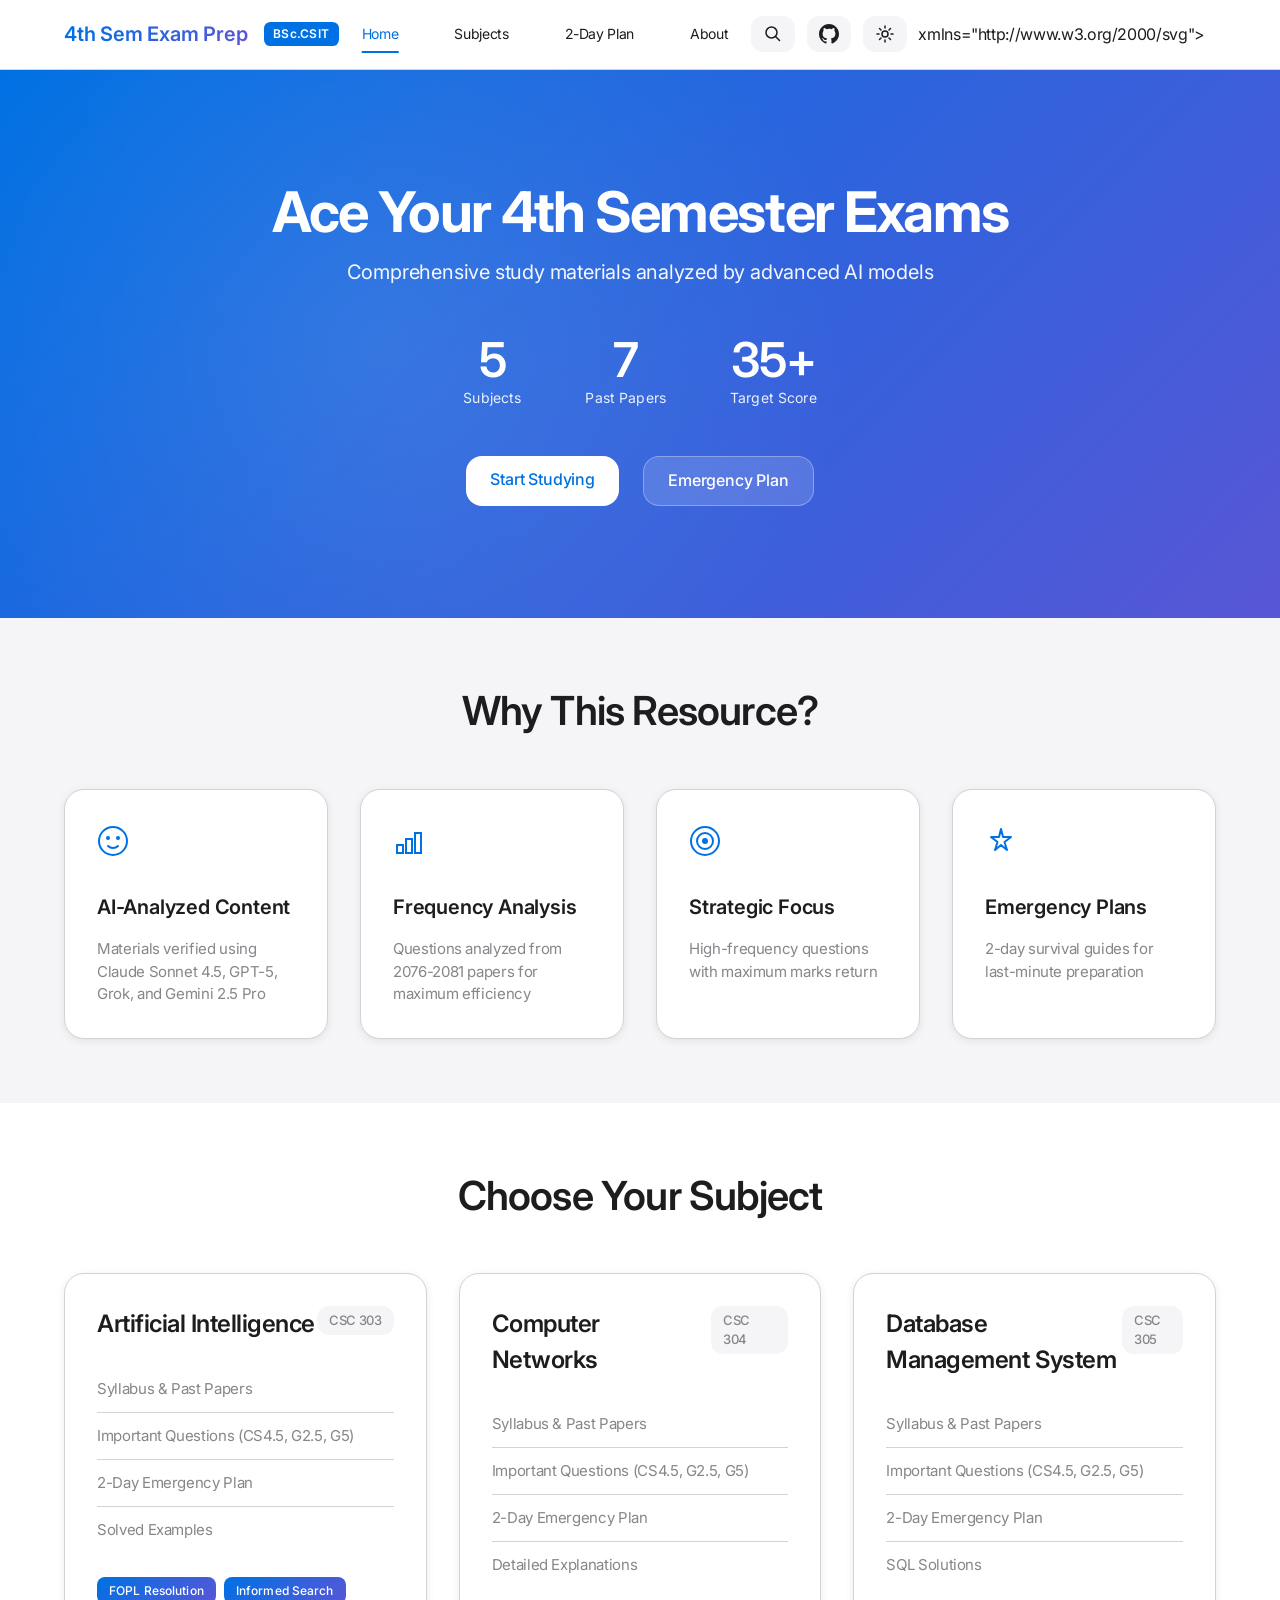
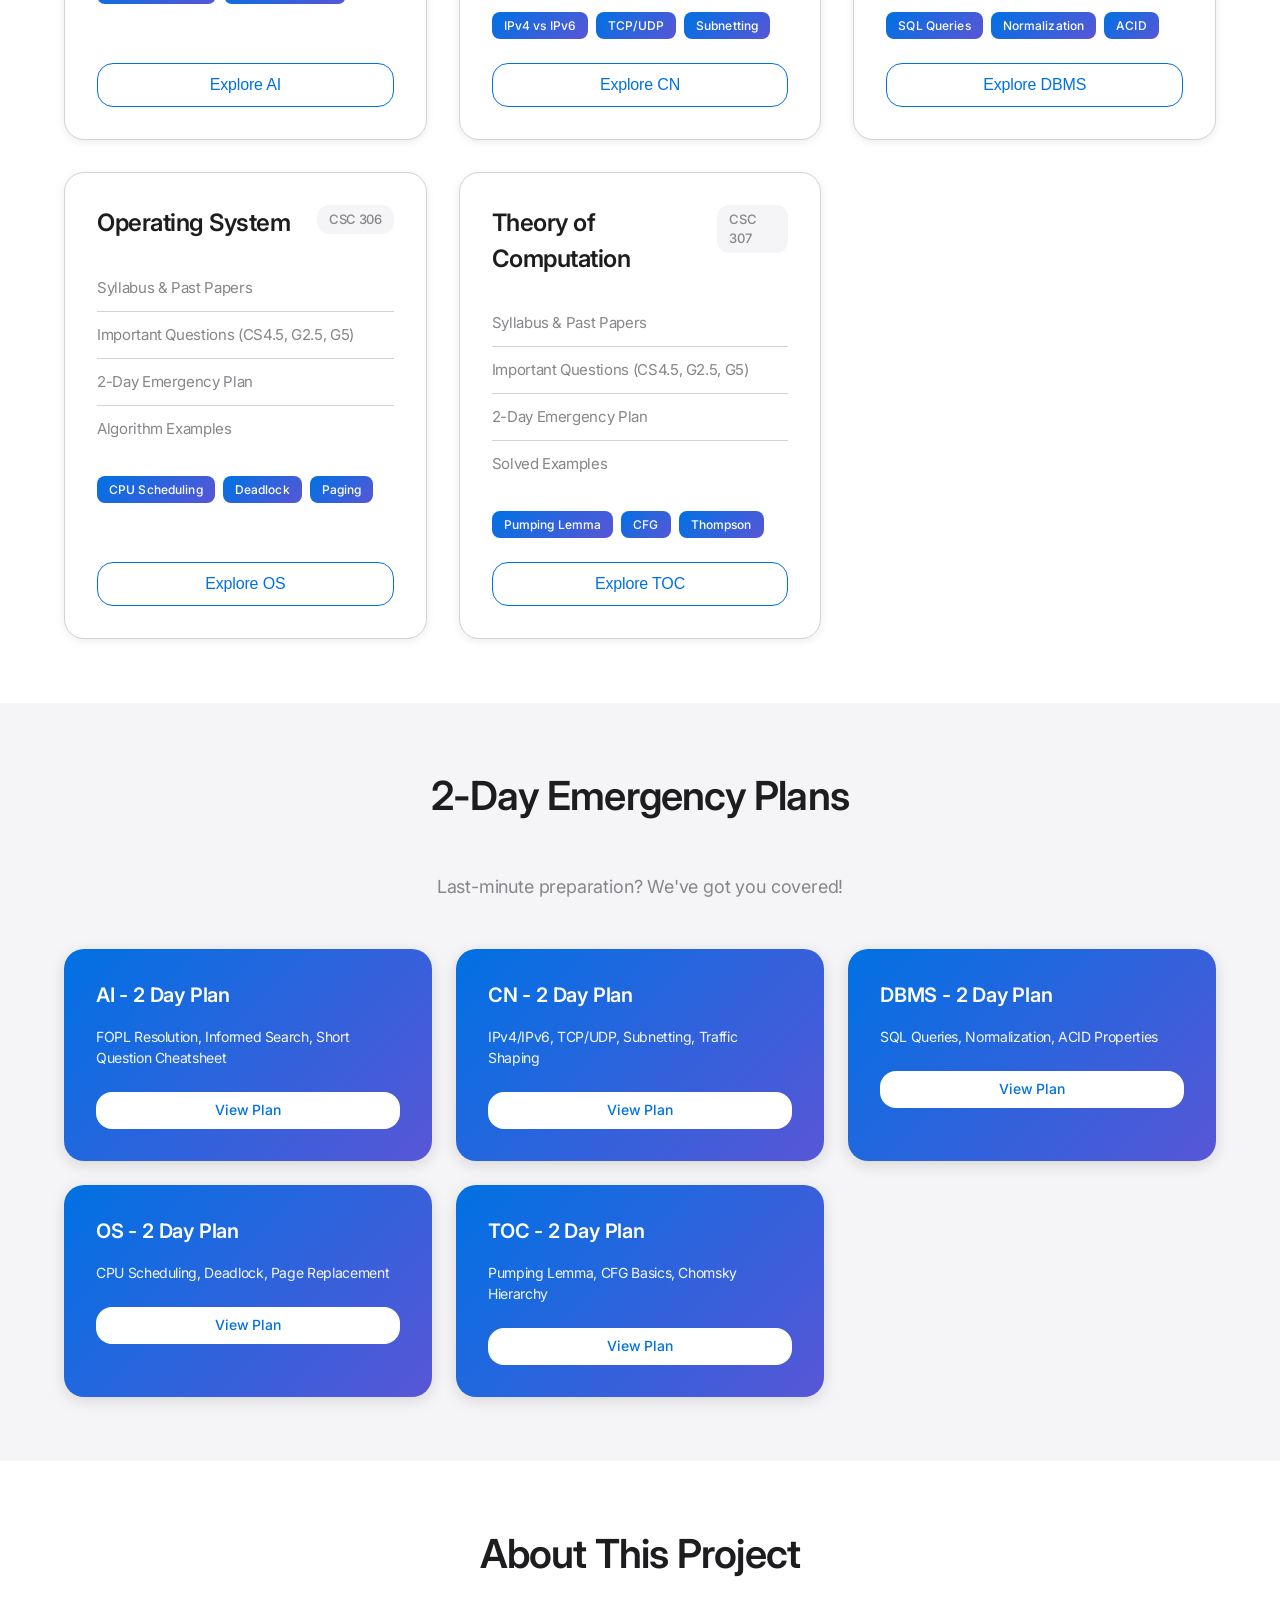
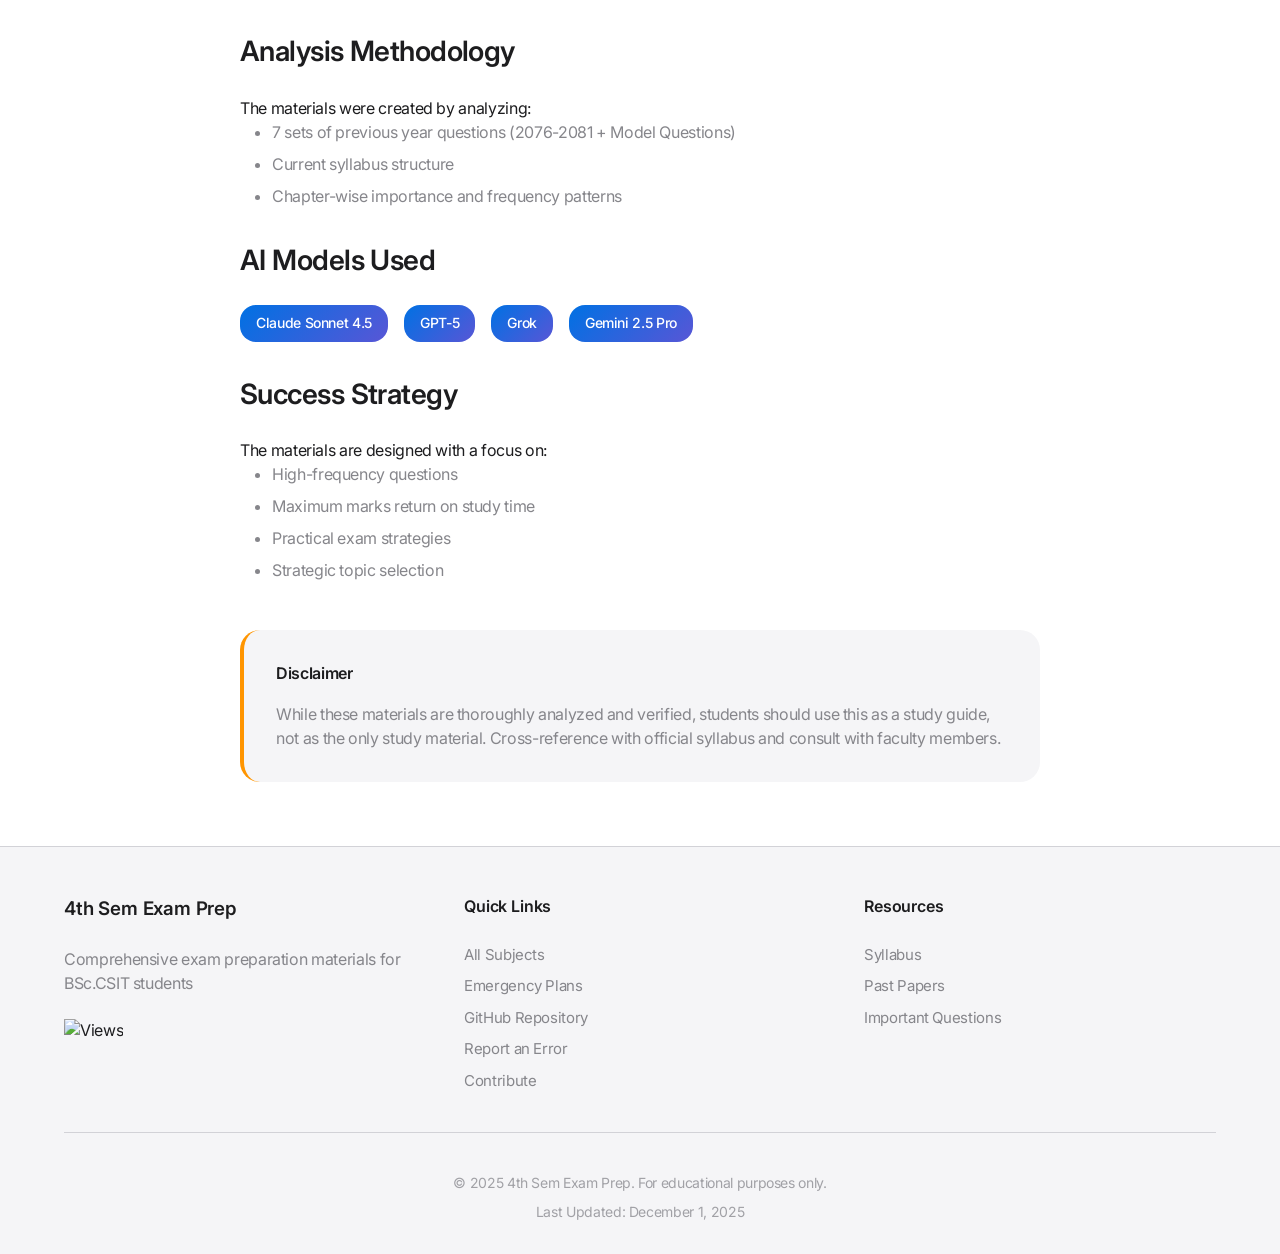
==== commit e67076c7: "Add contribution guidelines, enhance search functionality, and improve UI elements" ====
--- a/index.html
+++ b/index.html
@@ -1,357 +1,568 @@
 <!DOCTYPE html>
 <html lang="en">
-<head>
-    <meta charset="UTF-8">
-    <meta name="viewport" content="width=device-width, initial-scale=1.0">
+  <head>
+    <meta charset="UTF-8" />
+    <meta name="viewport" content="width=device-width, initial-scale=1.0" />
     <title>4th Sem BSc.CSIT Exam Prep | Study Materials & Resources</title>
-    <link rel="stylesheet" href="styles.css">
-    <link href="https://fonts.googleapis.com/css2?family=Inter:wght@300;400;500;600;700;800;900&display=swap" rel="stylesheet">
+    <link rel="stylesheet" href="styles.css" />
+    <link
+      href="https://fonts.googleapis.com/css2?family=Inter:wght@300;400;500;600;700;800;900&display=swap"
+      rel="stylesheet" />
     <!-- Marked.js for proper markdown rendering -->
     <script src="https://cdn.jsdelivr.net/npm/marked/marked.min.js"></script>
-</head>
-<body>
+  </head>
+  <body>
     <!-- Navigation -->
     <nav class="navbar">
-        <div class="container">
-            <div class="nav-brand">
-                <h1>4th Sem Exam Prep</h1>
-                <span class="badge">BSc.CSIT</span>
-            </div>
-            <div class="nav-links">
-                <a href="#home" class="nav-link active">Home</a>
-                <a href="#subjects" class="nav-link">Subjects</a>
-                <a href="#emergency" class="nav-link">2-Day Plan</a>
-                <a href="#about" class="nav-link">About</a>
-            </div>
-            <button class="theme-toggle" id="themeToggle" aria-label="Toggle theme">
-                <svg class="theme-icon sun" width="20" height="20" viewBox="0 0 20 20" fill="none" xmlns="http://www.w3.org/2000/svg">
-                    <circle cx="10" cy="10" r="3" stroke="currentColor" stroke-width="1.5"/>
-                    <path d="M10 2V4M10 16V18M18 10H16M4 10H2M15.5 15.5L14 14M6 6L4.5 4.5M15.5 4.5L14 6M6 14L4.5 15.5" stroke="currentColor" stroke-width="1.5" stroke-linecap="round"/>
-                </svg>
-                <svg class="theme-icon moon" width="20" height="20" viewBox="0 0 20 20" fill="none" xmlns="http://www.w3.org/2000/svg">
-                    <path d="M18 11.5C17.1 13.5 15 15 12.5 15C9.5 15 7 12.5 7 9.5C7 7 8.5 4.9 10.5 4C6.5 4.5 3.5 7.9 3.5 12C3.5 16.1 6.9 19.5 11 19.5C14.9 19.5 18.1 16.7 18.5 13C18.3 12.1 18.2 11.8 18 11.5Z" stroke="currentColor" stroke-width="1.5" stroke-linecap="round" stroke-linejoin="round"/>
-                </svg>
-            </button>
-        </div>
+      <div class="container">
+        <div class="nav-brand">
+          <h1>4th Sem Exam Prep</h1>
+          <span class="badge">BSc.CSIT</span>
+        </div>
+        <div class="nav-links">
+          <a href="#home" class="nav-link active">Home</a>
+          <a href="#subjects" class="nav-link">Subjects</a>
+          <a href="#emergency" class="nav-link">2-Day Plan</a>
+          <a href="#about" class="nav-link">About</a>
+        </div>
+        <div class="nav-actions">
+          <button class="search-toggle" id="searchToggle" aria-label="Toggle search">
+            <svg width="20" height="20" viewBox="0 0 20 20" fill="none" xmlns="http://www.w3.org/2000/svg">
+              <circle cx="8.5" cy="8.5" r="5.5" stroke="currentColor" stroke-width="1.5"/>
+              <path d="M12.5 12.5L16.5 16.5" stroke="currentColor" stroke-width="1.5" stroke-linecap="round"/>
+            </svg>
+          </button>
+          <a href="https://github.com/aakku106/4thSem_impQtns" target="_blank" class="github-link" aria-label="View on GitHub">
+            <svg width="20" height="20" viewBox="0 0 20 20" fill="currentColor" xmlns="http://www.w3.org/2000/svg">
+              <path fill-rule="evenodd" clip-rule="evenodd" d="M10 0C4.477 0 0 4.477 0 10c0 4.42 2.865 8.166 6.839 9.489.5.092.682-.217.682-.482 0-.237-.008-.866-.013-1.7-2.782.603-3.369-1.34-3.369-1.34-.454-1.156-1.11-1.463-1.11-1.463-.908-.62.069-.608.069-.608 1.003.07 1.531 1.03 1.531 1.03.892 1.529 2.341 1.087 2.91.831.092-.646.35-1.086.636-1.336-2.22-.253-4.555-1.11-4.555-4.943 0-1.091.39-1.984 1.029-2.683-.103-.253-.446-1.27.098-2.647 0 0 .84-.269 2.75 1.025A9.578 9.578 0 0110 4.836c.85.004 1.705.114 2.504.336 1.909-1.294 2.747-1.025 2.747-1.025.546 1.377.203 2.394.1 2.647.64.699 1.028 1.592 1.028 2.683 0 3.842-2.339 4.687-4.566 4.935.359.309.678.919.678 1.852 0 1.336-.012 2.415-.012 2.743 0 .267.18.578.688.48C17.137 18.163 20 14.418 20 10c0-5.523-4.477-10-10-10z"/>
+            </svg>
+          </a>
+          <button class="theme-toggle" id="themeToggle" aria-label="Toggle theme">
+          <svg
+            class="theme-icon sun"
+            width="20"
+            height="20"
+            viewBox="0 0 20 20"
+            fill="none"
+            xmlns="http://www.w3.org/2000/svg">
+            <circle
+              cx="10"
+              cy="10"
+              r="3"
+              stroke="currentColor"
+              stroke-width="1.5" />
+            <path
+              d="M10 2V4M10 16V18M18 10H16M4 10H2M15.5 15.5L14 14M6 6L4.5 4.5M15.5 4.5L14 6M6 14L4.5 15.5"
+              stroke="currentColor"
+              stroke-width="1.5"
+              stroke-linecap="round" />
+          </svg>
+          <svg
+            class="theme-icon moon"
+            width="20"
+            height="20"
+            viewBox="0 0 20 20"
+            fill="none"
+            xmlns="http://www.w3.org/2000/svg">
+            <path
+              d="M17.293 13.293A8 8 0 016.707 2.707a8.001 8.001 0 1010.586 10.586z"
+              fill="currentColor" />
+          </svg>
+        </button>
+        <button class="hamburger" id="hamburger" aria-label="Toggle menu">
+          <span></span>
+          <span></span>
+          <span></span>
+        </button>
+        </div>
+            xmlns="http://www.w3.org/2000/svg">
+            <path
+              d="M18 11.5C17.1 13.5 15 15 12.5 15C9.5 15 7 12.5 7 9.5C7 7 8.5 4.9 10.5 4C6.5 4.5 3.5 7.9 3.5 12C3.5 16.1 6.9 19.5 11 19.5C14.9 19.5 18.1 16.7 18.5 13C18.3 12.1 18.2 11.8 18 11.5Z"
+              stroke="currentColor"
+              stroke-width="1.5"
+              stroke-linecap="round"
+              stroke-linejoin="round" />
+          </svg>
+        </button>
+      </div>
     </nav>
 
     <!-- Hero Section -->
     <section id="home" class="hero">
-        <div class="container">
-            <div class="hero-content">
-                <h1 class="hero-title">Ace Your 4th Semester Exams</h1>
-                <p class="hero-subtitle">Comprehensive study materials analyzed by advanced AI models</p>
-                <div class="hero-stats">
-                    <div class="stat">
-                        <span class="stat-number">5</span>
-                        <span class="stat-label">Subjects</span>
-                    </div>
-                    <div class="stat">
-                        <span class="stat-number">7</span>
-                        <span class="stat-label">Past Papers</span>
-                    </div>
-                    <div class="stat">
-                        <span class="stat-number">35+</span>
-                        <span class="stat-label">Target Score</span>
-                    </div>
-                </div>
-                <div class="hero-cta">
-                    <a href="#subjects" class="btn btn-primary">Start Studying</a>
-                    <a href="#emergency" class="btn btn-secondary">Emergency Plan</a>
-                </div>
-            </div>
-        </div>
+      <div class="container">
+        <div class="hero-content">
+          <h1 class="hero-title">Ace Your 4th Semester Exams</h1>
+          <p class="hero-subtitle">
+            Comprehensive study materials analyzed by advanced AI models
+          </p>
+          <div class="hero-stats">
+            <div class="stat">
+              <span class="stat-number">5</span>
+              <span class="stat-label">Subjects</span>
+            </div>
+            <div class="stat">
+              <span class="stat-number">7</span>
+              <span class="stat-label">Past Papers</span>
+            </div>
+            <div class="stat">
+              <span class="stat-number">35+</span>
+              <span class="stat-label">Target Score</span>
+            </div>
+          </div>
+          <div class="hero-cta">
+            <a href="#subjects" class="btn btn-primary">Start Studying</a>
+            <a href="#emergency" class="btn btn-secondary">Emergency Plan</a>
+          </div>
+        </div>
+      </div>
     </section>
 
     <!-- Features Section -->
     <section class="features">
-        <div class="container">
-            <h2 class="section-title">Why This Resource?</h2>
-            <div class="features-grid">
-                <div class="feature-card">
-                    <div class="feature-icon">
-                        <svg width="32" height="32" viewBox="0 0 32 32" fill="none" xmlns="http://www.w3.org/2000/svg">
-                            <circle cx="16" cy="16" r="14" stroke="currentColor" stroke-width="2"/>
-                            <circle cx="11" cy="13" r="2" fill="currentColor"/>
-                            <circle cx="21" cy="13" r="2" fill="currentColor"/>
-                            <path d="M11 21C11 21 13 23 16 23C19 23 21 21 21 21" stroke="currentColor" stroke-width="2" stroke-linecap="round"/>
-                        </svg>
-                    </div>
-                    <h3>AI-Analyzed Content</h3>
-                    <p>Materials verified using Claude Sonnet 4.5, GPT-5, Grok, and Gemini 2.5 Pro</p>
-                </div>
-                <div class="feature-card">
-                    <div class="feature-icon">
-                        <svg width="32" height="32" viewBox="0 0 32 32" fill="none" xmlns="http://www.w3.org/2000/svg">
-                            <rect x="4" y="20" width="6" height="8" stroke="currentColor" stroke-width="2"/>
-                            <rect x="13" y="14" width="6" height="14" stroke="currentColor" stroke-width="2"/>
-                            <rect x="22" y="8" width="6" height="20" stroke="currentColor" stroke-width="2"/>
-                        </svg>
-                    </div>
-                    <h3>Frequency Analysis</h3>
-                    <p>Questions analyzed from 2076-2081 papers for maximum efficiency</p>
-                </div>
-                <div class="feature-card">
-                    <div class="feature-icon">
-                        <svg width="32" height="32" viewBox="0 0 32 32" fill="none" xmlns="http://www.w3.org/2000/svg">
-                            <circle cx="16" cy="16" r="14" stroke="currentColor" stroke-width="2"/>
-                            <circle cx="16" cy="16" r="8" stroke="currentColor" stroke-width="2"/>
-                            <circle cx="16" cy="16" r="3" fill="currentColor"/>
-                        </svg>
-                    </div>
-                    <h3>Strategic Focus</h3>
-                    <p>High-frequency questions with maximum marks return</p>
-                </div>
-                <div class="feature-card">
-                    <div class="feature-icon">
-                        <svg width="32" height="32" viewBox="0 0 32 32" fill="none" xmlns="http://www.w3.org/2000/svg">
-                            <path d="M16 4L18 12H26L19.5 17L22 25L16 20L10 25L12.5 17L6 12H14L16 4Z" stroke="currentColor" stroke-width="2" stroke-linejoin="round"/>
-                        </svg>
-                    </div>
-                    <h3>Emergency Plans</h3>
-                    <p>2-day survival guides for last-minute preparation</p>
-                </div>
-            </div>
-        </div>
+      <div class="container">
+        <h2 class="section-title">Why This Resource?</h2>
+        <div class="features-grid">
+          <div class="feature-card">
+            <div class="feature-icon">
+              <svg
+                width="32"
+                height="32"
+                viewBox="0 0 32 32"
+                fill="none"
+                xmlns="http://www.w3.org/2000/svg">
+                <circle
+                  cx="16"
+                  cy="16"
+                  r="14"
+                  stroke="currentColor"
+                  stroke-width="2" />
+                <circle cx="11" cy="13" r="2" fill="currentColor" />
+                <circle cx="21" cy="13" r="2" fill="currentColor" />
+                <path
+                  d="M11 21C11 21 13 23 16 23C19 23 21 21 21 21"
+                  stroke="currentColor"
+                  stroke-width="2"
+                  stroke-linecap="round" />
+              </svg>
+            </div>
+            <h3>AI-Analyzed Content</h3>
+            <p>
+              Materials verified using Claude Sonnet 4.5, GPT-5, Grok, and
+              Gemini 2.5 Pro
+            </p>
+          </div>
+          <div class="feature-card">
+            <div class="feature-icon">
+              <svg
+                width="32"
+                height="32"
+                viewBox="0 0 32 32"
+                fill="none"
+                xmlns="http://www.w3.org/2000/svg">
+                <rect
+                  x="4"
+                  y="20"
+                  width="6"
+                  height="8"
+                  stroke="currentColor"
+                  stroke-width="2" />
+                <rect
+                  x="13"
+                  y="14"
+                  width="6"
+                  height="14"
+                  stroke="currentColor"
+                  stroke-width="2" />
+                <rect
+                  x="22"
+                  y="8"
+                  width="6"
+                  height="20"
+                  stroke="currentColor"
+                  stroke-width="2" />
+              </svg>
+            </div>
+            <h3>Frequency Analysis</h3>
+            <p>
+              Questions analyzed from 2076-2081 papers for maximum efficiency
+            </p>
+          </div>
+          <div class="feature-card">
+            <div class="feature-icon">
+              <svg
+                width="32"
+                height="32"
+                viewBox="0 0 32 32"
+                fill="none"
+                xmlns="http://www.w3.org/2000/svg">
+                <circle
+                  cx="16"
+                  cy="16"
+                  r="14"
+                  stroke="currentColor"
+                  stroke-width="2" />
+                <circle
+                  cx="16"
+                  cy="16"
+                  r="8"
+                  stroke="currentColor"
+                  stroke-width="2" />
+                <circle cx="16" cy="16" r="3" fill="currentColor" />
+              </svg>
+            </div>
+            <h3>Strategic Focus</h3>
+            <p>High-frequency questions with maximum marks return</p>
+          </div>
+          <div class="feature-card">
+            <div class="feature-icon">
+              <svg
+                width="32"
+                height="32"
+                viewBox="0 0 32 32"
+                fill="none"
+                xmlns="http://www.w3.org/2000/svg">
+                <path
+                  d="M16 4L18 12H26L19.5 17L22 25L16 20L10 25L12.5 17L6 12H14L16 4Z"
+                  stroke="currentColor"
+                  stroke-width="2"
+                  stroke-linejoin="round" />
+              </svg>
+            </div>
+            <h3>Emergency Plans</h3>
+            <p>2-day survival guides for last-minute preparation</p>
+          </div>
+        </div>
+      </div>
     </section>
 
     <!-- Subjects Section -->
     <section id="subjects" class="subjects">
-        <div class="container">
-            <h2 class="section-title">Choose Your Subject</h2>
-            <div class="subjects-grid">
-                <!-- AI Card -->
-                <div class="subject-card" data-subject="AI">
-                    <div class="subject-header">
-                        <h3>Artificial Intelligence</h3>
-                        <span class="subject-code">CSC 303</span>
-                    </div>
-                    <div class="subject-content">
-                        <ul class="resource-list">
-                            <li>Syllabus & Past Papers</li>
-                            <li>Important Questions (CS4.5, G2.5, G5)</li>
-                            <li>2-Day Emergency Plan</li>
-                            <li>Solved Examples</li>
-                        </ul>
-                        <div class="subject-tags">
-                            <span class="tag">FOPL Resolution</span>
-                            <span class="tag">Informed Search</span>
-                        </div>
-                    </div>
-                    <button class="btn btn-outline" onclick="openSubject('AI')">Explore AI</button>
-                </div>
-
-                <!-- CN Card -->
-                <div class="subject-card" data-subject="CN">
-                    <div class="subject-header">
-                        <h3>Computer Networks</h3>
-                        <span class="subject-code">CSC 304</span>
-                    </div>
-                    <div class="subject-content">
-                        <ul class="resource-list">
-                            <li>Syllabus & Past Papers</li>
-                            <li>Important Questions (CS4.5, G2.5, G5)</li>
-                            <li>2-Day Emergency Plan</li>
-                            <li>Detailed Explanations</li>
-                        </ul>
-                        <div class="subject-tags">
-                            <span class="tag">IPv4 vs IPv6</span>
-                            <span class="tag">TCP/UDP</span>
-                            <span class="tag">Subnetting</span>
-                        </div>
-                    </div>
-                    <button class="btn btn-outline" onclick="openSubject('CN')">Explore CN</button>
-                </div>
-
-                <!-- DBMS Card -->
-                <div class="subject-card" data-subject="DBMS">
-                    <div class="subject-header">
-                        <h3>Database Management System</h3>
-                        <span class="subject-code">CSC 305</span>
-                    </div>
-                    <div class="subject-content">
-                        <ul class="resource-list">
-                            <li>Syllabus & Past Papers</li>
-                            <li>Important Questions (CS4.5, G2.5, G5)</li>
-                            <li>2-Day Emergency Plan</li>
-                            <li>SQL Solutions</li>
-                        </ul>
-                        <div class="subject-tags">
-                            <span class="tag">SQL Queries</span>
-                            <span class="tag">Normalization</span>
-                            <span class="tag">ACID</span>
-                        </div>
-                    </div>
-                    <button class="btn btn-outline" onclick="openSubject('DBMS')">Explore DBMS</button>
-                </div>
-
-                <!-- OS Card -->
-                <div class="subject-card" data-subject="OS">
-                    <div class="subject-header">
-                        <h3>Operating System</h3>
-                        <span class="subject-code">CSC 306</span>
-                    </div>
-                    <div class="subject-content">
-                        <ul class="resource-list">
-                            <li>Syllabus & Past Papers</li>
-                            <li>Important Questions (CS4.5, G2.5, G5)</li>
-                            <li>2-Day Emergency Plan</li>
-                            <li>Algorithm Examples</li>
-                        </ul>
-                        <div class="subject-tags">
-                            <span class="tag">CPU Scheduling</span>
-                            <span class="tag">Deadlock</span>
-                            <span class="tag">Paging</span>
-                        </div>
-                    </div>
-                    <button class="btn btn-outline" onclick="openSubject('OS')">Explore OS</button>
-                </div>
-
-                <!-- TOC Card -->
-                <div class="subject-card" data-subject="TOC">
-                    <div class="subject-header">
-                        <h3>Theory of Computation</h3>
-                        <span class="subject-code">CSC 307</span>
-                    </div>
-                    <div class="subject-content">
-                        <ul class="resource-list">
-                            <li>Syllabus & Past Papers</li>
-                            <li>Important Questions (CS4.5, G2.5, G5)</li>
-                            <li>2-Day Emergency Plan</li>
-                            <li>Solved Examples</li>
-                        </ul>
-                        <div class="subject-tags">
-                            <span class="tag">Pumping Lemma</span>
-                            <span class="tag">CFG</span>
-                            <span class="tag">Thompson</span>
-                        </div>
-                    </div>
-                    <button class="btn btn-outline" onclick="openSubject('TOC')">Explore TOC</button>
-                </div>
-            </div>
-        </div>
+      <div class="container">
+        <h2 class="section-title">Choose Your Subject</h2>
+        <div class="subjects-grid">
+          <!-- AI Card -->
+          <div class="subject-card" data-subject="AI">
+            <div class="subject-header">
+              <h3>Artificial Intelligence</h3>
+              <span class="subject-code">CSC 303</span>
+            </div>
+            <div class="subject-content">
+              <ul class="resource-list">
+                <li>Syllabus & Past Papers</li>
+                <li>Important Questions (CS4.5, G2.5, G5)</li>
+                <li>2-Day Emergency Plan</li>
+                <li>Solved Examples</li>
+              </ul>
+              <div class="subject-tags">
+                <span class="tag">FOPL Resolution</span>
+                <span class="tag">Informed Search</span>
+              </div>
+            </div>
+            <button class="btn btn-outline" onclick="openSubject('AI')">
+              Explore AI
+            </button>
+          </div>
+
+          <!-- CN Card -->
+          <div class="subject-card" data-subject="CN">
+            <div class="subject-header">
+              <h3>Computer Networks</h3>
+              <span class="subject-code">CSC 304</span>
+            </div>
+            <div class="subject-content">
+              <ul class="resource-list">
+                <li>Syllabus & Past Papers</li>
+                <li>Important Questions (CS4.5, G2.5, G5)</li>
+                <li>2-Day Emergency Plan</li>
+                <li>Detailed Explanations</li>
+              </ul>
+              <div class="subject-tags">
+                <span class="tag">IPv4 vs IPv6</span>
+                <span class="tag">TCP/UDP</span>
+                <span class="tag">Subnetting</span>
+              </div>
+            </div>
+            <button class="btn btn-outline" onclick="openSubject('CN')">
+              Explore CN
+            </button>
+          </div>
+
+          <!-- DBMS Card -->
+          <div class="subject-card" data-subject="DBMS">
+            <div class="subject-header">
+              <h3>Database Management System</h3>
+              <span class="subject-code">CSC 305</span>
+            </div>
+            <div class="subject-content">
+              <ul class="resource-list">
+                <li>Syllabus & Past Papers</li>
+                <li>Important Questions (CS4.5, G2.5, G5)</li>
+                <li>2-Day Emergency Plan</li>
+                <li>SQL Solutions</li>
+              </ul>
+              <div class="subject-tags">
+                <span class="tag">SQL Queries</span>
+                <span class="tag">Normalization</span>
+                <span class="tag">ACID</span>
+              </div>
+            </div>
+            <button class="btn btn-outline" onclick="openSubject('DBMS')">
+              Explore DBMS
+            </button>
+          </div>
+
+          <!-- OS Card -->
+          <div class="subject-card" data-subject="OS">
+            <div class="subject-header">
+              <h3>Operating System</h3>
+              <span class="subject-code">CSC 306</span>
+            </div>
+            <div class="subject-content">
+              <ul class="resource-list">
+                <li>Syllabus & Past Papers</li>
+                <li>Important Questions (CS4.5, G2.5, G5)</li>
+                <li>2-Day Emergency Plan</li>
+                <li>Algorithm Examples</li>
+              </ul>
+              <div class="subject-tags">
+                <span class="tag">CPU Scheduling</span>
+                <span class="tag">Deadlock</span>
+                <span class="tag">Paging</span>
+              </div>
+            </div>
+            <button class="btn btn-outline" onclick="openSubject('OS')">
+              Explore OS
+            </button>
+          </div>
+
+          <!-- TOC Card -->
+          <div class="subject-card" data-subject="TOC">
+            <div class="subject-header">
+              <h3>Theory of Computation</h3>
+              <span class="subject-code">CSC 307</span>
+            </div>
+            <div class="subject-content">
+              <ul class="resource-list">
+                <li>Syllabus & Past Papers</li>
+                <li>Important Questions (CS4.5, G2.5, G5)</li>
+                <li>2-Day Emergency Plan</li>
+                <li>Solved Examples</li>
+              </ul>
+              <div class="subject-tags">
+                <span class="tag">Pumping Lemma</span>
+                <span class="tag">CFG</span>
+                <span class="tag">Thompson</span>
+              </div>
+            </div>
+            <button class="btn btn-outline" onclick="openSubject('TOC')">
+              Explore TOC
+            </button>
+          </div>
+        </div>
+      </div>
     </section>
 
     <!-- Emergency Plan Section -->
     <section id="emergency" class="emergency">
-        <div class="container">
-            <div class="emergency-header">
-                <h2 class="section-title">2-Day Emergency Plans</h2>
-                <p class="section-subtitle">Last-minute preparation? We've got you covered!</p>
-            </div>
-            <div class="emergency-grid">
-                <a href="viewer.html?file=AI/imp_qtns/2DayPrep/README.md&title=AI - 2 Day Plan" target="_blank" class="emergency-card">
-                    <h3>AI - 2 Day Plan</h3>
-                    <p>FOPL Resolution, Informed Search, Short Question Cheatsheet</p>
-                    <span class="btn btn-small">View Plan</span>
-                </a>
-                <a href="viewer.html?file=CN/imp_qtns/2DayPrep/README.md&title=CN - 2 Day Plan" target="_blank" class="emergency-card">
-                    <h3>CN - 2 Day Plan</h3>
-                    <p>IPv4/IPv6, TCP/UDP, Subnetting, Traffic Shaping</p>
-                    <span class="btn btn-small">View Plan</span>
-                </a>
-                <a href="viewer.html?file=DBMS/imp_qtns/2DayPrep/README.md&title=DBMS - 2 Day Plan" target="_blank" class="emergency-card">
-                    <h3>DBMS - 2 Day Plan</h3>
-                    <p>SQL Queries, Normalization, ACID Properties</p>
-                    <span class="btn btn-small">View Plan</span>
-                </a>
-                <a href="viewer.html?file=OS/imp_qtns/2DayPrep/README.md&title=OS - 2 Day Plan" target="_blank" class="emergency-card">
-                    <h3>OS - 2 Day Plan</h3>
-                    <p>CPU Scheduling, Deadlock, Page Replacement</p>
-                    <span class="btn btn-small">View Plan</span>
-                </a>
-                <a href="viewer.html?file=TOC/imp_qtns/2DayPrep/2_Day_TOC_Survival_Guide.md&title=TOC - 2 Day Plan" target="_blank" class="emergency-card">
-                    <h3>TOC - 2 Day Plan</h3>
-                    <p>Pumping Lemma, CFG Basics, Chomsky Hierarchy</p>
-                    <span class="btn btn-small">View Plan</span>
-                </a>
-            </div>
-        </div>
+      <div class="container">
+        <div class="emergency-header">
+          <h2 class="section-title">2-Day Emergency Plans</h2>
+          <p class="section-subtitle">
+            Last-minute preparation? We've got you covered!
+          </p>
+        </div>
+        <div class="emergency-grid">
+          <a
+            href="viewer.html?file=AI/imp_qtns/2DayPrep/README.md&title=AI - 2 Day Plan"
+            target="_blank"
+            class="emergency-card">
+            <h3>AI - 2 Day Plan</h3>
+            <p>FOPL Resolution, Informed Search, Short Question Cheatsheet</p>
+            <span class="btn btn-small">View Plan</span>
+          </a>
+          <a
+            href="viewer.html?file=CN/imp_qtns/2DayPrep/README.md&title=CN - 2 Day Plan"
+            target="_blank"
+            class="emergency-card">
+            <h3>CN - 2 Day Plan</h3>
+            <p>IPv4/IPv6, TCP/UDP, Subnetting, Traffic Shaping</p>
+            <span class="btn btn-small">View Plan</span>
+          </a>
+          <a
+            href="viewer.html?file=DBMS/imp_qtns/2DayPrep/README.md&title=DBMS - 2 Day Plan"
+            target="_blank"
+            class="emergency-card">
+            <h3>DBMS - 2 Day Plan</h3>
+            <p>SQL Queries, Normalization, ACID Properties</p>
+            <span class="btn btn-small">View Plan</span>
+          </a>
+          <a
+            href="viewer.html?file=OS/imp_qtns/2DayPrep/README.md&title=OS - 2 Day Plan"
+            target="_blank"
+            class="emergency-card">
+            <h3>OS - 2 Day Plan</h3>
+            <p>CPU Scheduling, Deadlock, Page Replacement</p>
+            <span class="btn btn-small">View Plan</span>
+          </a>
+          <a
+            href="viewer.html?file=TOC/imp_qtns/2DayPrep/2_Day_TOC_Survival_Guide.md&title=TOC - 2 Day Plan"
+            target="_blank"
+            class="emergency-card">
+            <h3>TOC - 2 Day Plan</h3>
+            <p>Pumping Lemma, CFG Basics, Chomsky Hierarchy</p>
+            <span class="btn btn-small">View Plan</span>
+          </a>
+        </div>
+      </div>
     </section>
 
     <!-- About Section -->
     <section id="about" class="about">
-        <div class="container">
-            <h2 class="section-title">About This Project</h2>
-            <div class="about-content">
-                <div class="about-text">
-                    <h3>Analysis Methodology</h3>
-                    <p>The materials were created by analyzing:</p>
-                    <ul>
-                        <li>7 sets of previous year questions (2076-2081 + Model Questions)</li>
-                        <li>Current syllabus structure</li>
-                        <li>Chapter-wise importance and frequency patterns</li>
-                    </ul>
-
-                    <h3>AI Models Used</h3>
-                    <div class="ai-models">
-                        <span class="ai-badge">Claude Sonnet 4.5</span>
-                        <span class="ai-badge">GPT-5</span>
-                        <span class="ai-badge">Grok</span>
-                        <span class="ai-badge">Gemini 2.5 Pro</span>
-                    </div>
-
-                    <h3>Success Strategy</h3>
-                    <p>The materials are designed with a focus on:</p>
-                    <ul>
-                        <li>High-frequency questions</li>
-                        <li>Maximum marks return on study time</li>
-                        <li>Practical exam strategies</li>
-                        <li>Strategic topic selection</li>
-                    </ul>
-
-                    <div class="disclaimer">
-                        <h4>Disclaimer</h4>
-                        <p>While these materials are thoroughly analyzed and verified, students should use this as a study guide, not as the only study material. Cross-reference with official syllabus and consult with faculty members.</p>
-                    </div>
-                </div>
-            </div>
-        </div>
+      <div class="container">
+        <h2 class="section-title">About This Project</h2>
+        <div class="about-content">
+          <div class="about-text">
+            <h3>Analysis Methodology</h3>
+            <p>The materials were created by analyzing:</p>
+            <ul>
+              <li>
+                7 sets of previous year questions (2076-2081 + Model Questions)
+              </li>
+              <li>Current syllabus structure</li>
+              <li>Chapter-wise importance and frequency patterns</li>
+            </ul>
+
+            <h3>AI Models Used</h3>
+            <div class="ai-models">
+              <span class="ai-badge">Claude Sonnet 4.5</span>
+              <span class="ai-badge">GPT-5</span>
+              <span class="ai-badge">Grok</span>
+              <span class="ai-badge">Gemini 2.5 Pro</span>
+            </div>
+
+            <h3>Success Strategy</h3>
+            <p>The materials are designed with a focus on:</p>
+            <ul>
+              <li>High-frequency questions</li>
+              <li>Maximum marks return on study time</li>
+              <li>Practical exam strategies</li>
+              <li>Strategic topic selection</li>
+            </ul>
+
+            <div class="disclaimer">
+              <h4>Disclaimer</h4>
+              <p>
+                While these materials are thoroughly analyzed and verified,
+                students should use this as a study guide, not as the only study
+                material. Cross-reference with official syllabus and consult
+                with faculty members.
+              </p>
+            </div>
+          </div>
+        </div>
+      </div>
     </section>
 
     <!-- Footer -->
     <footer class="footer">
-        <div class="container">
-            <div class="footer-content">
-                <div class="footer-section">
-                    <h3>4th Sem Exam Prep</h3>
-                    <p>Comprehensive exam preparation materials for BSc.CSIT students</p>
-                    <div class="footer-stats">
-                        <img src="https://komarev.com/ghpvc/?username=4thsem&abbreviated=true&base=1&label=Views&style=flat-square" alt="Views">
-                    </div>
-                </div>
-                <div class="footer-section">
-                    <h4>Quick Links</h4>
-                    <ul>
-                        <li><a href="#subjects">All Subjects</a></li>
-                        <li><a href="#emergency">Emergency Plans</a></li>
-                        <li><a href="https://github.com/aakku106/4thSem_impQtns" target="_blank">GitHub Repository</a></li>
-                    </ul>
-                </div>
-                <div class="footer-section">
-                    <h4>Resources</h4>
-                    <ul>
-                        <li><a href="#subjects">Syllabus</a></li>
-                        <li><a href="#subjects">Past Papers</a></li>
-                        <li><a href="#subjects">Important Questions</a></li>
-                    </ul>
-                </div>
-            </div>
-            <div class="footer-bottom">
-                <p>&copy; 2025 4th Sem Exam Prep. For educational purposes only.</p>
-                <p>Last Updated: December 1, 2025</p>
-            </div>
-        </div>
+      <div class="container">
+        <div class="footer-content">
+          <div class="footer-section">
+            <h3>4th Sem Exam Prep</h3>
+            <p>
+              Comprehensive exam preparation materials for BSc.CSIT students
+            </p>
+            <div class="footer-stats">
+              <img
+                src="https://komarev.com/ghpvc/?username=4thsem&abbreviated=true&base=1&label=Views&style=flat-square"
+                alt="Views" />
+            </div>
+          </div>
+          <div class="footer-section">
+            <h4>Quick Links</h4>
+            <ul>
+              <li><a href="#subjects">All Subjects</a></li>
+              <li><a href="#emergency">Emergency Plans</a></li>
+              <li>
+                <a
+                  href="https://github.com/aakku106/4thSem_impQtns"
+                  target="_blank"
+                  >GitHub Repository</a
+                >
+              </li>
+              <li>
+                <a
+                  href="https://github.com/aakku106/4thSem_impQtns/issues/new"
+                  target="_blank"
+                  >Report an Error</a
+                >
+              </li>
+              <li>
+                <a
+                  href="https://github.com/aakku106/4thSem_impQtns/blob/main/CONTRIBUTING.md"
+                  target="_blank"
+                  >Contribute</a
+                >
+              </li>
+            </ul>
+          </div>
+          <div class="footer-section">
+            <h4>Resources</h4>
+            <ul>
+              <li><a href="#subjects">Syllabus</a></li>
+              <li><a href="#subjects">Past Papers</a></li>
+              <li><a href="#subjects">Important Questions</a></li>
+            </ul>
+          </div>
+        </div>
+        <div class="footer-bottom">
+          <p>&copy; 2025 4th Sem Exam Prep. For educational purposes only.</p>
+          <p>Last Updated: December 1, 2025</p>
+        </div>
+      </div>
     </footer>
+
+    <!-- Search Overlay -->
+    <div id="searchOverlay" class="search-overlay">
+      <div class="search-container">
+        <div class="search-header">
+          <input type="text" id="searchInput" class="search-input" placeholder="Search topics, questions, papers..." autocomplete="off" />
+          <button class="search-close" id="searchClose" aria-label="Close search">
+            <svg width="24" height="24" viewBox="0 0 24 24" fill="none" xmlns="http://www.w3.org/2000/svg">
+              <path d="M18 6L6 18M6 6l12 12" stroke="currentColor" stroke-width="2" stroke-linecap="round"/>
+            </svg>
+          </button>
+        </div>
+        <div class="search-filters">
+          <button class="filter-btn active" data-filter="all">All</button>
+          <button class="filter-btn" data-filter="AI">AI</button>
+          <button class="filter-btn" data-filter="CN">CN</button>
+          <button class="filter-btn" data-filter="DBMS">DBMS</button>
+          <button class="filter-btn" data-filter="OS">OS</button>
+          <button class="filter-btn" data-filter="TOC">TOC</button>
+        </div>
+        <div id="searchResults" class="search-results">
+          <div class="search-empty">
+            <svg width="48" height="48" viewBox="0 0 48 48" fill="none" xmlns="http://www.w3.org/2000/svg">
+              <circle cx="21" cy="21" r="12" stroke="currentColor" stroke-width="3"/>
+              <path d="M30 30L40 40" stroke="currentColor" stroke-width="3" stroke-linecap="round"/>
+            </svg>
+            <p>Start typing to search...</p>
+          </div>
+        </div>
+      </div>
+    </div>
 
     <!-- Subject Modal -->
     <div id="subjectModal" class="modal">
-        <div class="modal-content">
-            <button class="close" onclick="closeSubjectModal()" aria-label="Close">&times;</button>
-            <div id="subjectModalBody"></div>
-        </div>
+      <div class="modal-content">
+        <button class="close" onclick="closeSubjectModal()" aria-label="Close">
+          &times;
+        </button>
+        <div id="subjectModalBody"></div>
+      </div>
     </div>
 
     <script src="script.js"></script>
-</body>
+  </body>
 </html>
--- a/styles.css
+++ b/styles.css
@@ -2,932 +2,1303 @@
    Apple-Inspired CSS Variables & Root Styles
    ============================================ */
 :root {
-    /* Light Theme Colors - Apple Style */
-    --bg-primary: #ffffff;
-    --bg-secondary: #f5f5f7;
-    --bg-tertiary: #e8e8ed;
-    --text-primary: #1d1d1f;
-    --text-secondary: #86868b;
-    --text-tertiary: #a1a1a6;
-    
-    /* Accent Colors - Refined Purple/Blue */
-    --accent-primary: #0071e3;
-    --accent-secondary: #5856d6;
-    --accent-hover: #0077ed;
-    --success: #34c759;
-    --warning: #ff9500;
-    --danger: #ff3b30;
-    
-    /* Card & Border */
-    --card-bg: #ffffff;
-    --border-color: #d2d2d7;
-    --shadow-sm: 0 1px 3px 0 rgba(0, 0, 0, 0.04);
-    --shadow-md: 0 2px 8px 0 rgba(0, 0, 0, 0.08);
-    --shadow-lg: 0 4px 16px 0 rgba(0, 0, 0, 0.12);
-    --shadow-xl: 0 8px 32px 0 rgba(0, 0, 0, 0.16);
-    
-    /* Spacing */
-    --spacing-xs: 0.5rem;
-    --spacing-sm: 1rem;
-    --spacing-md: 1.5rem;
-    --spacing-lg: 2rem;
-    --spacing-xl: 3rem;
-    --spacing-2xl: 4rem;
-    
-    /* Border Radius - Apple Style */
-    --radius-sm: 0.5rem;
-    --radius-md: 0.75rem;
-    --radius-lg: 1rem;
-    --radius-xl: 1.25rem;
-    
-    /* Transitions - Smooth Apple-like */
-    --transition-fast: 200ms cubic-bezier(0.4, 0, 0.2, 1);
-    --transition-base: 300ms cubic-bezier(0.4, 0, 0.2, 1);
-    --transition-slow: 400ms cubic-bezier(0.4, 0, 0.2, 1);
+  /* Light Theme Colors - Apple Style */
+  --bg-primary: #ffffff;
+  --bg-secondary: #f5f5f7;
+  --bg-tertiary: #e8e8ed;
+  --text-primary: #1d1d1f;
+  --text-secondary: #86868b;
+  --text-tertiary: #a1a1a6;
+
+  /* Accent Colors - Refined Purple/Blue */
+  --accent-primary: #0071e3;
+  --accent-secondary: #5856d6;
+  --accent-hover: #0077ed;
+  --success: #34c759;
+  --warning: #ff9500;
+  --danger: #ff3b30;
+
+  /* Card & Border */
+  --card-bg: #ffffff;
+  --border-color: #d2d2d7;
+  --shadow-sm: 0 1px 3px 0 rgba(0, 0, 0, 0.04);
+  --shadow-md: 0 2px 8px 0 rgba(0, 0, 0, 0.08);
+  --shadow-lg: 0 4px 16px 0 rgba(0, 0, 0, 0.12);
+  --shadow-xl: 0 8px 32px 0 rgba(0, 0, 0, 0.16);
+
+  /* Spacing */
+  --spacing-xs: 0.5rem;
+  --spacing-sm: 1rem;
+  --spacing-md: 1.5rem;
+  --spacing-lg: 2rem;
+  --spacing-xl: 3rem;
+  --spacing-2xl: 4rem;
+
+  /* Border Radius - Apple Style */
+  --radius-sm: 0.5rem;
+  --radius-md: 0.75rem;
+  --radius-lg: 1rem;
+  --radius-xl: 1.25rem;
+
+  /* Transitions - Smooth Apple-like */
+  --transition-fast: 200ms cubic-bezier(0.4, 0, 0.2, 1);
+  --transition-base: 300ms cubic-bezier(0.4, 0, 0.2, 1);
+  --transition-slow: 400ms cubic-bezier(0.4, 0, 0.2, 1);
 }
 
 [data-theme="dark"] {
-    --bg-primary: #000000;
-    --bg-secondary: #1c1c1e;
-    --bg-tertiary: #2c2c2e;
-    --text-primary: #f5f5f7;
-    --text-secondary: #a1a1a6;
-    --text-tertiary: #6e6e73;
-    
-    --card-bg: #1c1c1e;
-    --border-color: #38383a;
-    --shadow-sm: 0 1px 3px 0 rgba(0, 0, 0, 0.3);
-    --shadow-md: 0 2px 8px 0 rgba(0, 0, 0, 0.4);
-    --shadow-lg: 0 4px 16px 0 rgba(0, 0, 0, 0.5);
-    --shadow-xl: 0 8px 32px 0 rgba(0, 0, 0, 0.6);
+  --bg-primary: #000000;
+  --bg-secondary: #1c1c1e;
+  --bg-tertiary: #2c2c2e;
+  --text-primary: #f5f5f7;
+  --text-secondary: #a1a1a6;
+  --text-tertiary: #6e6e73;
+
+  --card-bg: #1c1c1e;
+  --border-color: #38383a;
+  --shadow-sm: 0 1px 3px 0 rgba(0, 0, 0, 0.3);
+  --shadow-md: 0 2px 8px 0 rgba(0, 0, 0, 0.4);
+  --shadow-lg: 0 4px 16px 0 rgba(0, 0, 0, 0.5);
+  --shadow-xl: 0 8px 32px 0 rgba(0, 0, 0, 0.6);
 }
 
 /* ============================================
    Reset & Base Styles
    ============================================ */
 * {
-    margin: 0;
-    padding: 0;
-    box-sizing: border-box;
+  margin: 0;
+  padding: 0;
+  box-sizing: border-box;
 }
 
 html {
-    scroll-behavior: smooth;
-    -webkit-font-smoothing: antialiased;
-    -moz-osx-font-smoothing: grayscale;
+  scroll-behavior: smooth;
+  -webkit-font-smoothing: antialiased;
+  -moz-osx-font-smoothing: grayscale;
 }
 
 body {
-    font-family: -apple-system, BlinkMacSystemFont, 'Inter', 'SF Pro Display', 'Segoe UI', Roboto, sans-serif;
-    background: var(--bg-primary);
-    color: var(--text-primary);
-    line-height: 1.47059;
-    font-weight: 400;
-    letter-spacing: -0.022em;
-    transition: background-color var(--transition-base), color var(--transition-base);
+  font-family: -apple-system, BlinkMacSystemFont, "Inter", "SF Pro Display",
+    "Segoe UI", Roboto, sans-serif;
+  background: var(--bg-primary);
+  color: var(--text-primary);
+  line-height: 1.47059;
+  font-weight: 400;
+  letter-spacing: -0.022em;
+  transition: background-color var(--transition-base),
+    color var(--transition-base);
 }
 
 .container {
-    max-width: 1200px;
-    margin: 0 auto;
-    padding: 0 var(--spacing-md);
+  max-width: 1200px;
+  margin: 0 auto;
+  padding: 0 var(--spacing-md);
 }
 
 /* ============================================
    Navigation - Apple Style
    ============================================ */
 .navbar {
-    background: rgba(255, 255, 255, 0.8);
-    backdrop-filter: saturate(180%) blur(20px);
-    -webkit-backdrop-filter: saturate(180%) blur(20px);
-    border-bottom: 1px solid var(--border-color);
-    position: sticky;
-    top: 0;
-    z-index: 1000;
-    transition: all var(--transition-base);
+  background: rgba(255, 255, 255, 0.8);
+  backdrop-filter: saturate(180%) blur(20px);
+  -webkit-backdrop-filter: saturate(180%) blur(20px);
+  border-bottom: 1px solid var(--border-color);
+  position: sticky;
+  top: 0;
+  z-index: 1000;
+  transition: all var(--transition-base);
 }
 
 [data-theme="dark"] .navbar {
-    background: rgba(28, 28, 30, 0.8);
+  background: rgba(28, 28, 30, 0.8);
 }
 
 .navbar .container {
-    display: flex;
-    justify-content: space-between;
-    align-items: center;
-    padding: 1rem var(--spacing-md);
-    min-height: 44px;
+  display: flex;
+  justify-content: space-between;
+  align-items: center;
+  padding: 1rem var(--spacing-md);
+  min-height: 44px;
 }
 
 .nav-brand {
-    display: flex;
-    align-items: center;
-    gap: var(--spacing-sm);
+  display: flex;
+  align-items: center;
+  gap: var(--spacing-sm);
 }
 
 .nav-brand h1 {
-    font-size: 1.25rem;
-    font-weight: 600;
-    letter-spacing: -0.01em;
-    background: linear-gradient(90deg, var(--accent-primary), var(--accent-secondary));
-    -webkit-background-clip: text;
-    -webkit-text-fill-color: transparent;
-    background-clip: text;
+  font-size: 1.25rem;
+  font-weight: 600;
+  letter-spacing: -0.01em;
+  background: linear-gradient(
+    90deg,
+    var(--accent-primary),
+    var(--accent-secondary)
+  );
+  -webkit-background-clip: text;
+  -webkit-text-fill-color: transparent;
+  background-clip: text;
 }
 
 .badge {
-    background: var(--accent-primary);
-    color: white;
-    padding: 0.2rem 0.6rem;
-    border-radius: 0.4rem;
-    font-size: 0.75rem;
-    font-weight: 600;
-    letter-spacing: 0.02em;
+  background: var(--accent-primary);
+  color: white;
+  padding: 0.2rem 0.6rem;
+  border-radius: 0.4rem;
+  font-size: 0.75rem;
+  font-weight: 600;
+  letter-spacing: 0.02em;
 }
 
 .nav-links {
-    display: flex;
-    gap: var(--spacing-lg);
-    align-items: center;
+  display: flex;
+  gap: var(--spacing-lg);
+  align-items: center;
 }
 
 .nav-link {
-    text-decoration: none;
-    color: var(--text-primary);
-    font-weight: 400;
-    font-size: 0.875rem;
-    transition: color var(--transition-fast);
-    padding: 0.5rem 0.75rem;
-    border-radius: var(--radius-md);
-    position: relative;
+  text-decoration: none;
+  color: var(--text-primary);
+  font-weight: 400;
+  font-size: 0.875rem;
+  transition: color var(--transition-fast);
+  padding: 0.5rem 0.75rem;
+  border-radius: var(--radius-md);
+  position: relative;
 }
 
 .nav-link::after {
-    content: '';
-    position: absolute;
-    bottom: 0;
-    left: 50%;
-    transform: translateX(-50%);
-    width: 0;
-    height: 2px;
-    background: var(--accent-primary);
-    transition: width var(--transition-base);
+  content: "";
+  position: absolute;
+  bottom: 0;
+  left: 50%;
+  transform: translateX(-50%);
+  width: 0;
+  height: 2px;
+  background: var(--accent-primary);
+  transition: width var(--transition-base);
 }
 
 .nav-link:hover::after,
 .nav-link.active::after {
-    width: calc(100% - 1.5rem);
+  width: calc(100% - 1.5rem);
 }
 
 .nav-link:hover,
 .nav-link.active {
-    color: var(--accent-primary);
+  color: var(--accent-primary);
+}
+
+.nav-actions {
+  display: flex;
+  align-items: center;
+  gap: 0.75rem;
+}
+
+.search-toggle,
+.github-link {
+  background: var(--bg-secondary);
+  border: none;
+  border-radius: var(--radius-md);
+  padding: 0.5rem 0.75rem;
+  cursor: pointer;
+  transition: all var(--transition-fast);
+  display: flex;
+  align-items: center;
+  justify-content: center;
+  color: var(--text-primary);
+  text-decoration: none;
+}
+
+.search-toggle:hover,
+.github-link:hover {
+  background: var(--bg-tertiary);
+  transform: scale(1.05);
+}
+
+.hamburger {
+  display: none;
+  flex-direction: column;
+  gap: 4px;
+  background: transparent;
+  border: none;
+  cursor: pointer;
+  padding: 0.5rem;
+}
+
+.hamburger span {
+  width: 24px;
+  height: 2px;
+  background: var(--text-primary);
+  transition: all var(--transition-fast);
+  border-radius: 2px;
+}
+
+.hamburger.active span:nth-child(1) {
+  transform: rotate(45deg) translate(5px, 5px);
+}
+
+.hamburger.active span:nth-child(2) {
+  opacity: 0;
+}
+
+.hamburger.active span:nth-child(3) {
+  transform: rotate(-45deg) translate(7px, -6px);
 }
 
 .theme-toggle {
-    background: var(--bg-secondary);
-    border: none;
-    border-radius: var(--radius-md);
-    padding: 0.5rem 0.75rem;
-    cursor: pointer;
-    transition: all var(--transition-fast);
-    display: flex;
-    align-items: center;
-    justify-content: center;
-    color: var(--text-primary);
+  background: var(--bg-secondary);
+  border: none;
+  border-radius: var(--radius-md);
+  padding: 0.5rem 0.75rem;
+  cursor: pointer;
+  transition: all var(--transition-fast);
+  display: flex;
+  align-items: center;
+  justify-content: center;
+  color: var(--text-primary);
 }
 
 .theme-toggle:hover {
-    background: var(--bg-tertiary);
-    transform: scale(1.05);
+  background: var(--bg-tertiary);
+  transform: scale(1.05);
 }
 
 .theme-icon {
-    width: 20px;
-    height: 20px;
-    transition: opacity var(--transition-fast);
+  width: 20px;
+  height: 20px;
+  transition: opacity var(--transition-fast);
 }
 
 [data-theme="light"] .theme-icon.moon {
-    display: none;
+  display: none;
 }
 
 [data-theme="dark"] .theme-icon.sun {
-    display: none;
+  display: none;
+}
+
+/* ============================================
+   Search Overlay
+   ============================================ */
+.search-overlay {
+  display: none;
+  position: fixed;
+  top: 0;
+  left: 0;
+  right: 0;
+  bottom: 0;
+  background: rgba(0, 0, 0, 0.5);
+  backdrop-filter: blur(10px);
+  z-index: 1000;
+  opacity: 0;
+  transition: opacity var(--transition-base);
+}
+
+.search-overlay.active {
+  display: flex;
+  opacity: 1;
+  animation: fadeIn 0.3s ease;
+}
+
+.search-container {
+  width: 100%;
+  max-width: 700px;
+  margin: 4rem auto;
+  background: var(--card-bg);
+  border-radius: var(--radius-xl);
+  box-shadow: var(--shadow-xl);
+  overflow: hidden;
+  animation: slideDown 0.3s ease;
+}
+
+@keyframes slideDown {
+  from {
+    transform: translateY(-2rem);
+    opacity: 0;
+  }
+  to {
+    transform: translateY(0);
+    opacity: 1;
+  }
+}
+
+.search-header {
+  display: flex;
+  align-items: center;
+  gap: 1rem;
+  padding: 1.5rem;
+  border-bottom: 1px solid var(--border-color);
+}
+
+.search-input {
+  flex: 1;
+  font-size: 1.125rem;
+  padding: 0.75rem;
+  border: none;
+  background: var(--bg-secondary);
+  border-radius: var(--radius-md);
+  color: var(--text-primary);
+  font-family: inherit;
+  transition: all var(--transition-fast);
+}
+
+.search-input:focus {
+  outline: none;
+  background: var(--bg-tertiary);
+  box-shadow: 0 0 0 3px var(--accent-primary-alpha);
+}
+
+.search-close {
+  background: transparent;
+  border: none;
+  cursor: pointer;
+  color: var(--text-secondary);
+  padding: 0.5rem;
+  display: flex;
+  align-items: center;
+  justify-content: center;
+  border-radius: var(--radius-md);
+  transition: all var(--transition-fast);
+}
+
+.search-close:hover {
+  background: var(--bg-secondary);
+  color: var(--text-primary);
+}
+
+.search-filters {
+  display: flex;
+  gap: 0.5rem;
+  padding: 1rem 1.5rem;
+  border-bottom: 1px solid var(--border-color);
+  overflow-x: auto;
+}
+
+.filter-btn {
+  padding: 0.5rem 1rem;
+  border: 1px solid var(--border-color);
+  background: var(--bg-secondary);
+  border-radius: var(--radius-full);
+  font-size: 0.875rem;
+  font-weight: 500;
+  cursor: pointer;
+  transition: all var(--transition-fast);
+  white-space: nowrap;
+  color: var(--text-primary);
+}
+
+.filter-btn:hover {
+  background: var(--bg-tertiary);
+  border-color: var(--accent-primary);
+}
+
+.filter-btn.active {
+  background: var(--accent-primary);
+  color: white;
+  border-color: var(--accent-primary);
+}
+
+.search-results {
+  max-height: 60vh;
+  overflow-y: auto;
+  padding: 1rem;
+}
+
+.search-empty {
+  text-align: center;
+  padding: 3rem 1rem;
+  color: var(--text-secondary);
+}
+
+.search-empty svg {
+  margin-bottom: 1rem;
+  opacity: 0.5;
+}
+
+.search-result-item {
+  padding: 1rem;
+  border-radius: var(--radius-md);
+  background: var(--bg-secondary);
+  margin-bottom: 0.75rem;
+  cursor: pointer;
+  transition: all var(--transition-fast);
+  border: 1px solid transparent;
+}
+
+.search-result-item:hover {
+  background: var(--bg-tertiary);
+  border-color: var(--accent-primary);
+  transform: translateX(4px);
+}
+
+.search-result-header {
+  display: flex;
+  justify-content: space-between;
+  align-items: start;
+  margin-bottom: 0.5rem;
+}
+
+.search-result-title {
+  font-weight: 600;
+  color: var(--text-primary);
+  font-size: 1rem;
+  margin: 0;
+}
+
+.search-result-badge {
+  padding: 0.25rem 0.75rem;
+  background: var(--accent-primary);
+  color: white;
+  border-radius: var(--radius-full);
+  font-size: 0.75rem;
+  font-weight: 600;
+}
+
+.search-result-path {
+  color: var(--text-secondary);
+  font-size: 0.875rem;
+  margin-bottom: 0.5rem;
+}
+
+.search-result-snippet {
+  color: var(--text-secondary);
+  font-size: 0.875rem;
+  line-height: 1.5;
+}
+
+.search-result-snippet mark {
+  background: var(--accent-primary-alpha);
+  color: var(--accent-primary);
+  padding: 0.125rem 0.25rem;
+  border-radius: 0.25rem;
 }
 
 /* ============================================
    Hero Section - Apple Style
    ============================================ */
 .hero {
-    background: linear-gradient(135deg, var(--accent-primary) 0%, var(--accent-secondary) 100%);
-    color: white;
-    padding: var(--spacing-2xl) 0;
-    text-align: center;
-    position: relative;
-    overflow: hidden;
+  background: linear-gradient(
+    135deg,
+    var(--accent-primary) 0%,
+    var(--accent-secondary) 100%
+  );
+  color: white;
+  padding: var(--spacing-2xl) 0;
+  text-align: center;
+  position: relative;
+  overflow: hidden;
 }
 
 .hero::before {
-    content: '';
-    position: absolute;
-    top: 0;
-    left: 0;
-    right: 0;
-    bottom: 0;
-    background: radial-gradient(circle at 30% 50%, rgba(255, 255, 255, 0.1), transparent 50%);
+  content: "";
+  position: absolute;
+  top: 0;
+  left: 0;
+  right: 0;
+  bottom: 0;
+  background: radial-gradient(
+    circle at 30% 50%,
+    rgba(255, 255, 255, 0.1),
+    transparent 50%
+  );
 }
 
 .hero-content {
-    padding: var(--spacing-xl) 0;
-    position: relative;
-    z-index: 1;
+  padding: var(--spacing-xl) 0;
+  position: relative;
+  z-index: 1;
 }
 
 .hero-title {
-    font-size: 3.5rem;
-    font-weight: 700;
-    letter-spacing: -0.03em;
-    margin-bottom: var(--spacing-sm);
-    line-height: 1.08349;
+  font-size: 3.5rem;
+  font-weight: 700;
+  letter-spacing: -0.03em;
+  margin-bottom: var(--spacing-sm);
+  line-height: 1.08349;
 }
 
 .hero-subtitle {
-    font-size: 1.25rem;
-    opacity: 0.95;
-    margin-bottom: var(--spacing-lg);
-    font-weight: 400;
-    letter-spacing: -0.01em;
+  font-size: 1.25rem;
+  opacity: 0.95;
+  margin-bottom: var(--spacing-lg);
+  font-weight: 400;
+  letter-spacing: -0.01em;
 }
 
 .hero-stats {
-    display: flex;
-    justify-content: center;
-    gap: var(--spacing-2xl);
-    margin: var(--spacing-xl) 0;
+  display: flex;
+  justify-content: center;
+  gap: var(--spacing-2xl);
+  margin: var(--spacing-xl) 0;
 }
 
 .stat {
-    display: flex;
-    flex-direction: column;
-    align-items: center;
+  display: flex;
+  flex-direction: column;
+  align-items: center;
 }
 
 .stat-number {
-    font-size: 3rem;
-    font-weight: 600;
-    line-height: 1;
-    letter-spacing: -0.02em;
+  font-size: 3rem;
+  font-weight: 600;
+  line-height: 1;
+  letter-spacing: -0.02em;
 }
 
 .stat-label {
-    font-size: 0.875rem;
-    opacity: 0.9;
-    text-transform: capitalize;
-    letter-spacing: 0.01em;
-    margin-top: 0.25rem;
+  font-size: 0.875rem;
+  opacity: 0.9;
+  text-transform: capitalize;
+  letter-spacing: 0.01em;
+  margin-top: 0.25rem;
 }
 
 .hero-cta {
-    display: flex;
-    gap: var(--spacing-md);
-    justify-content: center;
-    margin-top: var(--spacing-xl);
+  display: flex;
+  gap: var(--spacing-md);
+  justify-content: center;
+  margin-top: var(--spacing-xl);
 }
 
 /* ============================================
    Buttons - Apple Style
    ============================================ */
 .btn {
-    padding: 0.75rem 1.5rem;
-    border-radius: var(--radius-lg);
-    font-weight: 500;
-    font-size: 1rem;
-    text-decoration: none;
-    display: inline-block;
-    transition: all var(--transition-fast);
-    cursor: pointer;
-    border: none;
-    letter-spacing: -0.01em;
+  padding: 0.75rem 1.5rem;
+  border-radius: var(--radius-lg);
+  font-weight: 500;
+  font-size: 1rem;
+  text-decoration: none;
+  display: inline-block;
+  transition: all var(--transition-fast);
+  cursor: pointer;
+  border: none;
+  letter-spacing: -0.01em;
 }
 
 .btn-primary {
-    background: white;
-    color: var(--accent-primary);
+  background: white;
+  color: var(--accent-primary);
 }
 
 .btn-primary:hover {
-    transform: scale(1.02);
-    box-shadow: var(--shadow-lg);
+  transform: scale(1.02);
+  box-shadow: var(--shadow-lg);
 }
 
 .btn-secondary {
-    background: rgba(255, 255, 255, 0.15);
-    color: white;
-    border: 1px solid rgba(255, 255, 255, 0.3);
-    backdrop-filter: blur(10px);
+  background: rgba(255, 255, 255, 0.15);
+  color: white;
+  border: 1px solid rgba(255, 255, 255, 0.3);
+  backdrop-filter: blur(10px);
 }
 
 .btn-secondary:hover {
-    background: rgba(255, 255, 255, 0.25);
-    transform: scale(1.02);
+  background: rgba(255, 255, 255, 0.25);
+  transform: scale(1.02);
 }
 
 .btn-outline {
-    background: transparent;
-    color: var(--accent-primary);
-    border: 1px solid var(--accent-primary);
+  background: transparent;
+  color: var(--accent-primary);
+  border: 1px solid var(--accent-primary);
 }
 
 .btn-outline:hover {
-    background: var(--accent-primary);
-    color: white;
-    transform: translateY(-2px);
-    box-shadow: var(--shadow-md);
+  background: var(--accent-primary);
+  color: white;
+  transform: translateY(-2px);
+  box-shadow: var(--shadow-md);
 }
 
 .btn-small {
-    padding: 0.5rem 1rem;
-    font-size: 0.875rem;
-    display: inline-block;
+  padding: 0.5rem 1rem;
+  font-size: 0.875rem;
+  display: inline-block;
 }
 
 /* ============================================
    Features Section
    ============================================ */
 .features {
-    padding: var(--spacing-2xl) 0;
-    background: var(--bg-secondary);
+  padding: var(--spacing-2xl) 0;
+  background: var(--bg-secondary);
 }
 
 .section-title {
-    text-align: center;
-    font-size: 2.5rem;
-    font-weight: 600;
-    letter-spacing: -0.02em;
-    margin-bottom: var(--spacing-xl);
-    color: var(--text-primary);
+  text-align: center;
+  font-size: 2.5rem;
+  font-weight: 600;
+  letter-spacing: -0.02em;
+  margin-bottom: var(--spacing-xl);
+  color: var(--text-primary);
 }
 
 .section-subtitle {
-    text-align: center;
-    font-size: 1.125rem;
-    color: var(--text-secondary);
-    margin-bottom: var(--spacing-lg);
-    letter-spacing: -0.01em;
+  text-align: center;
+  font-size: 1.125rem;
+  color: var(--text-secondary);
+  margin-bottom: var(--spacing-lg);
+  letter-spacing: -0.01em;
 }
 
 .features-grid {
-    display: grid;
-    grid-template-columns: repeat(auto-fit, minmax(250px, 1fr));
-    gap: var(--spacing-lg);
+  display: grid;
+  grid-template-columns: repeat(auto-fit, minmax(250px, 1fr));
+  gap: var(--spacing-lg);
 }
 
 .feature-card {
-    background: var(--card-bg);
-    padding: var(--spacing-lg);
-    border-radius: var(--radius-xl);
-    box-shadow: var(--shadow-md);
-    transition: all var(--transition-base);
-    border: 1px solid var(--border-color);
+  background: var(--card-bg);
+  padding: var(--spacing-lg);
+  border-radius: var(--radius-xl);
+  box-shadow: var(--shadow-md);
+  transition: all var(--transition-base);
+  border: 1px solid var(--border-color);
 }
 
 .feature-card:hover {
-    transform: translateY(-4px);
-    box-shadow: var(--shadow-xl);
-    border-color: var(--accent-primary);
+  transform: translateY(-4px);
+  box-shadow: var(--shadow-xl);
+  border-color: var(--accent-primary);
 }
 
 .feature-icon {
-    font-size: 2rem;
-    margin-bottom: var(--spacing-md);
-    color: var(--accent-primary);
+  font-size: 2rem;
+  margin-bottom: var(--spacing-md);
+  color: var(--accent-primary);
 }
 
 .feature-icon svg {
-    width: 32px;
-    height: 32px;
-    color: var(--accent-primary);
+  width: 32px;
+  height: 32px;
+  color: var(--accent-primary);
 }
 
 .feature-card h3 {
-    font-size: 1.25rem;
-    font-weight: 600;
-    margin-bottom: var(--spacing-sm);
-    letter-spacing: -0.01em;
-    color: var(--text-primary);
+  font-size: 1.25rem;
+  font-weight: 600;
+  margin-bottom: var(--spacing-sm);
+  letter-spacing: -0.01em;
+  color: var(--text-primary);
 }
 
 .feature-card p {
-    color: var(--text-secondary);
-    line-height: 1.5;
-    font-size: 0.9375rem;
+  color: var(--text-secondary);
+  line-height: 1.5;
+  font-size: 0.9375rem;
 }
 
 /* ============================================
    Subjects Section
    ============================================ */
 .subjects {
-    padding: var(--spacing-2xl) 0;
+  padding: var(--spacing-2xl) 0;
 }
 
 .subjects-grid {
-    display: grid;
-    grid-template-columns: repeat(auto-fit, minmax(300px, 1fr));
-    gap: var(--spacing-lg);
+  display: grid;
+  grid-template-columns: repeat(auto-fit, minmax(300px, 1fr));
+  gap: var(--spacing-lg);
 }
 
 .subject-card {
-    background: var(--card-bg);
-    border-radius: var(--radius-xl);
-    padding: var(--spacing-lg);
-    box-shadow: var(--shadow-md);
-    transition: all var(--transition-base);
-    border: 1px solid var(--border-color);
-    display: flex;
-    flex-direction: column;
+  background: var(--card-bg);
+  border-radius: var(--radius-xl);
+  padding: var(--spacing-lg);
+  box-shadow: var(--shadow-md);
+  transition: all var(--transition-base);
+  border: 1px solid var(--border-color);
+  display: flex;
+  flex-direction: column;
 }
 
 .subject-card:hover {
-    transform: translateY(-4px);
-    box-shadow: var(--shadow-xl);
-    border-color: var(--accent-primary);
+  transform: translateY(-4px);
+  box-shadow: var(--shadow-xl);
+  border-color: var(--accent-primary);
 }
 
 .subject-header {
-    display: flex;
-    justify-content: space-between;
-    align-items: start;
-    margin-bottom: var(--spacing-md);
+  display: flex;
+  justify-content: space-between;
+  align-items: start;
+  margin-bottom: var(--spacing-md);
 }
 
 .subject-header h3 {
-    font-size: 1.5rem;
-    font-weight: 600;
-    letter-spacing: -0.02em;
-    color: var(--text-primary);
+  font-size: 1.5rem;
+  font-weight: 600;
+  letter-spacing: -0.02em;
+  color: var(--text-primary);
 }
 
 .subject-code {
-    background: var(--bg-secondary);
-    padding: 0.3rem 0.75rem;
-    border-radius: var(--radius-md);
-    font-size: 0.8125rem;
-    font-weight: 500;
-    color: var(--text-secondary);
+  background: var(--bg-secondary);
+  padding: 0.3rem 0.75rem;
+  border-radius: var(--radius-md);
+  font-size: 0.8125rem;
+  font-weight: 500;
+  color: var(--text-secondary);
 }
 
 .resource-list {
-    list-style: none;
-    margin-bottom: var(--spacing-md);
+  list-style: none;
+  margin-bottom: var(--spacing-md);
 }
 
 .resource-list li {
-    padding: 0.75rem 0;
-    color: var(--text-secondary);
-    border-bottom: 1px solid var(--border-color);
-    font-size: 0.9375rem;
+  padding: 0.75rem 0;
+  color: var(--text-secondary);
+  border-bottom: 1px solid var(--border-color);
+  font-size: 0.9375rem;
 }
 
 .resource-list li:last-child {
-    border-bottom: none;
+  border-bottom: none;
 }
 
 .subject-tags {
-    display: flex;
-    flex-wrap: wrap;
-    gap: var(--spacing-xs);
-    margin-bottom: var(--spacing-md);
+  display: flex;
+  flex-wrap: wrap;
+  gap: var(--spacing-xs);
+  margin-bottom: var(--spacing-md);
 }
 
 .tag {
-    background: linear-gradient(135deg, var(--accent-primary), var(--accent-secondary));
-    color: white;
-    padding: 0.3rem 0.75rem;
-    border-radius: 0.5rem;
-    font-size: 0.75rem;
-    font-weight: 500;
-    letter-spacing: 0.01em;
+  background: linear-gradient(
+    135deg,
+    var(--accent-primary),
+    var(--accent-secondary)
+  );
+  color: white;
+  padding: 0.3rem 0.75rem;
+  border-radius: 0.5rem;
+  font-size: 0.75rem;
+  font-weight: 500;
+  letter-spacing: 0.01em;
 }
 
 .subject-card .btn {
-    margin-top: auto;
-    width: 100%;
-    text-align: center;
+  margin-top: auto;
+  width: 100%;
+  text-align: center;
 }
 
 /* ============================================
    Emergency Section
    ============================================ */
 .emergency {
-    padding: var(--spacing-2xl) 0;
-    background: var(--bg-secondary);
+  padding: var(--spacing-2xl) 0;
+  background: var(--bg-secondary);
 }
 
 .emergency-header {
-    text-align: center;
-    margin-bottom: var(--spacing-xl);
+  text-align: center;
+  margin-bottom: var(--spacing-xl);
 }
 
 .emergency-grid {
-    display: grid;
-    grid-template-columns: repeat(auto-fit, minmax(280px, 1fr));
-    gap: var(--spacing-md);
+  display: grid;
+  grid-template-columns: repeat(auto-fit, minmax(280px, 1fr));
+  gap: var(--spacing-md);
 }
 
 .emergency-card {
-    background: linear-gradient(135deg, var(--accent-primary), var(--accent-secondary));
-    color: white;
-    padding: var(--spacing-lg);
-    border-radius: var(--radius-xl);
-    box-shadow: var(--shadow-lg);
-    transition: all var(--transition-base);
-    cursor: pointer;
-    text-decoration: none;
-    display: block;
+  background: linear-gradient(
+    135deg,
+    var(--accent-primary),
+    var(--accent-secondary)
+  );
+  color: white;
+  padding: var(--spacing-lg);
+  border-radius: var(--radius-xl);
+  box-shadow: var(--shadow-lg);
+  transition: all var(--transition-base);
+  cursor: pointer;
+  text-decoration: none;
+  display: block;
 }
 
 .emergency-card:hover {
-    transform: translateY(-4px) scale(1.02);
-    box-shadow: var(--shadow-xl);
+  transform: translateY(-4px) scale(1.02);
+  box-shadow: var(--shadow-xl);
 }
 
 .emergency-card h3 {
-    font-size: 1.25rem;
-    font-weight: 600;
-    margin-bottom: var(--spacing-sm);
-    letter-spacing: -0.01em;
-    color: white;
+  font-size: 1.25rem;
+  font-weight: 600;
+  margin-bottom: var(--spacing-sm);
+  letter-spacing: -0.01em;
+  color: white;
 }
 
 .emergency-card p {
-    opacity: 0.95;
-    margin-bottom: var(--spacing-md);
-    font-size: 0.875rem;
-    line-height: 1.5;
-    color: white;
+  opacity: 0.95;
+  margin-bottom: var(--spacing-md);
+  font-size: 0.875rem;
+  line-height: 1.5;
+  color: white;
 }
 
 .emergency-card .btn {
-    background: white;
-    color: var(--accent-primary);
-    width: 100%;
-    text-align: center;
+  background: white;
+  color: var(--accent-primary);
+  width: 100%;
+  text-align: center;
 }
 
 /* ============================================
    About Section
    ============================================ */
 .about {
-    padding: var(--spacing-2xl) 0;
+  padding: var(--spacing-2xl) 0;
 }
 
 .about-content {
-    max-width: 800px;
-    margin: 0 auto;
+  max-width: 800px;
+  margin: 0 auto;
 }
 
 .about-text h3 {
-    font-size: 1.75rem;
-    font-weight: 600;
-    margin: var(--spacing-lg) 0 var(--spacing-md);
-    letter-spacing: -0.02em;
-    color: var(--text-primary);
+  font-size: 1.75rem;
+  font-weight: 600;
+  margin: var(--spacing-lg) 0 var(--spacing-md);
+  letter-spacing: -0.02em;
+  color: var(--text-primary);
 }
 
 .about-text ul {
-    margin-left: var(--spacing-lg);
-    margin-bottom: var(--spacing-md);
-    color: var(--text-secondary);
+  margin-left: var(--spacing-lg);
+  margin-bottom: var(--spacing-md);
+  color: var(--text-secondary);
 }
 
 .about-text li {
-    margin-bottom: var(--spacing-xs);
-    line-height: 1.5;
+  margin-bottom: var(--spacing-xs);
+  line-height: 1.5;
 }
 
 .ai-models {
-    display: flex;
-    flex-wrap: wrap;
-    gap: var(--spacing-sm);
-    margin: var(--spacing-md) 0;
+  display: flex;
+  flex-wrap: wrap;
+  gap: var(--spacing-sm);
+  margin: var(--spacing-md) 0;
 }
 
 .ai-badge {
-    background: linear-gradient(135deg, var(--accent-primary), var(--accent-secondary));
-    color: white;
-    padding: 0.5rem 1rem;
-    border-radius: var(--radius-lg);
-    font-size: 0.875rem;
-    font-weight: 500;
+  background: linear-gradient(
+    135deg,
+    var(--accent-primary),
+    var(--accent-secondary)
+  );
+  color: white;
+  padding: 0.5rem 1rem;
+  border-radius: var(--radius-lg);
+  font-size: 0.875rem;
+  font-weight: 500;
 }
 
 .disclaimer {
-    background: var(--bg-secondary);
-    padding: var(--spacing-lg);
-    border-radius: var(--radius-xl);
-    border-left: 4px solid var(--warning);
-    margin-top: var(--spacing-xl);
+  background: var(--bg-secondary);
+  padding: var(--spacing-lg);
+  border-radius: var(--radius-xl);
+  border-left: 4px solid var(--warning);
+  margin-top: var(--spacing-xl);
 }
 
 .disclaimer h4 {
-    margin-bottom: var(--spacing-sm);
-    color: var(--text-primary);
-    font-weight: 600;
+  margin-bottom: var(--spacing-sm);
+  color: var(--text-primary);
+  font-weight: 600;
 }
 
 .disclaimer p {
-    color: var(--text-secondary);
-    line-height: 1.5;
+  color: var(--text-secondary);
+  line-height: 1.5;
 }
 
 /* ============================================
    Footer
    ============================================ */
 .footer {
-    background: var(--bg-secondary);
-    padding: var(--spacing-xl) 0 var(--spacing-md);
-    border-top: 1px solid var(--border-color);
+  background: var(--bg-secondary);
+  padding: var(--spacing-xl) 0 var(--spacing-md);
+  border-top: 1px solid var(--border-color);
 }
 
 .footer-content {
-    display: grid;
-    grid-template-columns: repeat(auto-fit, minmax(250px, 1fr));
-    gap: var(--spacing-xl);
-    margin-bottom: var(--spacing-lg);
+  display: grid;
+  grid-template-columns: repeat(auto-fit, minmax(250px, 1fr));
+  gap: var(--spacing-xl);
+  margin-bottom: var(--spacing-lg);
 }
 
 .footer-section h3,
 .footer-section h4 {
-    margin-bottom: var(--spacing-md);
-    color: var(--text-primary);
-    font-weight: 600;
-    letter-spacing: -0.01em;
+  margin-bottom: var(--spacing-md);
+  color: var(--text-primary);
+  font-weight: 600;
+  letter-spacing: -0.01em;
 }
 
 .footer-section p {
-    color: var(--text-secondary);
-    margin-bottom: var(--spacing-sm);
-    line-height: 1.5;
+  color: var(--text-secondary);
+  margin-bottom: var(--spacing-sm);
+  line-height: 1.5;
 }
 
 .footer-section ul {
-    list-style: none;
+  list-style: none;
 }
 
 .footer-section ul li {
-    margin-bottom: var(--spacing-xs);
+  margin-bottom: var(--spacing-xs);
 }
 
 .footer-section a {
-    color: var(--text-secondary);
-    text-decoration: none;
-    transition: color var(--transition-fast);
-    font-size: 0.9375rem;
+  color: var(--text-secondary);
+  text-decoration: none;
+  transition: color var(--transition-fast);
+  font-size: 0.9375rem;
 }
 
 .footer-section a:hover {
-    color: var(--accent-primary);
+  color: var(--accent-primary);
 }
 
 .footer-stats {
-    margin-top: var(--spacing-md);
+  margin-top: var(--spacing-md);
 }
 
 .footer-bottom {
-    text-align: center;
-    padding-top: var(--spacing-lg);
-    border-top: 1px solid var(--border-color);
-    color: var(--text-tertiary);
-    font-size: 0.875rem;
+  text-align: center;
+  padding-top: var(--spacing-lg);
+  border-top: 1px solid var(--border-color);
+  color: var(--text-tertiary);
+  font-size: 0.875rem;
 }
 
 .footer-bottom p {
-    margin: var(--spacing-xs) 0;
+  margin: var(--spacing-xs) 0;
 }
 
 /* ============================================
    Modal - Apple Style
    ============================================ */
 .modal {
-    display: none;
-    position: fixed;
-    z-index: 2000;
-    left: 0;
-    top: 0;
-    width: 100%;
-    height: 100%;
-    overflow: auto;
-    background-color: rgba(0, 0, 0, 0.6);
-    backdrop-filter: blur(10px);
-    -webkit-backdrop-filter: blur(10px);
-    animation: fadeIn 0.2s ease;
+  display: none;
+  position: fixed;
+  z-index: 2000;
+  left: 0;
+  top: 0;
+  width: 100%;
+  height: 100%;
+  overflow: auto;
+  background-color: rgba(0, 0, 0, 0.6);
+  backdrop-filter: blur(10px);
+  -webkit-backdrop-filter: blur(10px);
+  animation: fadeIn 0.2s ease;
 }
 
 @keyframes fadeIn {
-    from { opacity: 0; }
-    to { opacity: 1; }
+  from {
+    opacity: 0;
+  }
+  to {
+    opacity: 1;
+  }
 }
 
 .modal-content {
-    background-color: var(--card-bg);
-    margin: 3% auto;
-    padding: 0;
-    border: 1px solid var(--border-color);
-    border-radius: var(--radius-xl);
-    width: 90%;
-    max-width: 900px;
-    max-height: 85vh;
-    box-shadow: var(--shadow-xl);
-    animation: slideIn 0.3s cubic-bezier(0.4, 0, 0.2, 1);
-    overflow: hidden;
-    display: flex;
-    flex-direction: column;
+  background-color: var(--card-bg);
+  margin: 3% auto;
+  padding: 0;
+  border: 1px solid var(--border-color);
+  border-radius: var(--radius-xl);
+  width: 90%;
+  max-width: 900px;
+  max-height: 85vh;
+  box-shadow: var(--shadow-xl);
+  animation: slideIn 0.3s cubic-bezier(0.4, 0, 0.2, 1);
+  overflow: hidden;
+  display: flex;
+  flex-direction: column;
 }
 
 @keyframes slideIn {
-    from {
-        transform: translateY(-30px);
-        opacity: 0;
-    }
-    to {
-        transform: translateY(0);
-        opacity: 1;
-    }
+  from {
+    transform: translateY(-30px);
+    opacity: 0;
+  }
+  to {
+    transform: translateY(0);
+    opacity: 1;
+  }
 }
 
 .modal-header {
-    display: flex;
-    justify-content: space-between;
-    align-items: center;
-    padding: var(--spacing-lg);
-    border-bottom: 1px solid var(--border-color);
-    background: var(--bg-secondary);
+  display: flex;
+  justify-content: space-between;
+  align-items: center;
+  padding: var(--spacing-lg);
+  border-bottom: 1px solid var(--border-color);
+  background: var(--bg-secondary);
 }
 
 .modal-header h2 {
-    margin: 0;
-    font-size: 1.5rem;
-    font-weight: 600;
-    letter-spacing: -0.02em;
-    color: var(--text-primary);
+  margin: 0;
+  font-size: 1.5rem;
+  font-weight: 600;
+  letter-spacing: -0.02em;
+  color: var(--text-primary);
 }
 
 .modal-body {
-    padding: var(--spacing-lg);
-    overflow-y: auto;
-    flex: 1;
+  padding: 2rem 3rem 2.5rem 3rem;
+  overflow-y: auto;
+  flex: 1;
+  line-height: 1.6;
 }
 
 .close {
-    background: var(--bg-secondary);
-    border: none;
-    border-radius: var(--radius-md);
-    padding: 0.5rem 0.75rem;
-    font-size: 1.5rem;
-    font-weight: 400;
-    cursor: pointer;
-    transition: all var(--transition-fast);
-    color: var(--text-secondary);
-    line-height: 1;
+  background: var(--bg-secondary);
+  border: none;
+  border-radius: var(--radius-md);
+  padding: 0.5rem 0.75rem;
+  font-size: 1.5rem;
+  font-weight: 400;
+  cursor: pointer;
+  transition: all var(--transition-fast);
+  color: var(--text-secondary);
+  line-height: 1;
 }
 
 .close:hover {
-    background: var(--bg-tertiary);
-    color: var(--text-primary);
+  background: var(--bg-tertiary);
+  color: var(--text-primary);
 }
 
 /* Markdown Content Styles */
 .markdown-content {
-    line-height: 1.6;
-    color: var(--text-primary);
+  line-height: 1.6;
+  color: var(--text-primary);
 }
 
 .markdown-content h1,
 .markdown-content h2,
 .markdown-content h3 {
-    margin-top: var(--spacing-lg);
-    margin-bottom: var(--spacing-md);
-    font-weight: 600;
-    letter-spacing: -0.02em;
-    color: var(--text-primary);
-}
-
-.markdown-content h1 { font-size: 2rem; }
-.markdown-content h2 { font-size: 1.5rem; }
-.markdown-content h3 { font-size: 1.25rem; }
+  margin-top: var(--spacing-lg);
+  margin-bottom: var(--spacing-md);
+  font-weight: 600;
+  letter-spacing: -0.02em;
+  color: var(--text-primary);
+}
+
+.markdown-content h1 {
+  font-size: 2rem;
+}
+.markdown-content h2 {
+  font-size: 1.5rem;
+}
+.markdown-content h3 {
+  font-size: 1.25rem;
+}
 
 .markdown-content p {
-    margin-bottom: var(--spacing-md);
-    color: var(--text-secondary);
+  margin-bottom: var(--spacing-md);
+  color: var(--text-secondary);
 }
 
 .markdown-content code {
-    background: var(--bg-secondary);
-    padding: 0.2rem 0.4rem;
-    border-radius: 0.25rem;
-    font-family: 'SF Mono', 'Monaco', 'Courier New', monospace;
-    font-size: 0.875em;
-    color: var(--accent-primary);
+  background: var(--bg-secondary);
+  padding: 0.2rem 0.4rem;
+  border-radius: 0.25rem;
+  font-family: "SF Mono", "Monaco", "Courier New", monospace;
+  font-size: 0.875em;
+  color: var(--accent-primary);
 }
 
 .markdown-content pre {
-    background: var(--bg-secondary);
-    padding: var(--spacing-md);
-    border-radius: var(--radius-lg);
-    overflow-x: auto;
-    margin-bottom: var(--spacing-md);
+  background: var(--bg-secondary);
+  padding: var(--spacing-md);
+  border-radius: var(--radius-lg);
+  overflow-x: auto;
+  margin-bottom: var(--spacing-md);
 }
 
 .markdown-content pre code {
-    background: none;
-    padding: 0;
-    color: var(--text-primary);
+  background: none;
+  padding: 0;
+  color: var(--text-primary);
 }
 
 .markdown-content ul,
 .markdown-content ol {
-    margin-left: var(--spacing-lg);
-    margin-bottom: var(--spacing-md);
-    color: var(--text-secondary);
+  margin-left: var(--spacing-lg);
+  margin-bottom: var(--spacing-md);
+  color: var(--text-secondary);
 }
 
 .markdown-content li {
-    margin-bottom: var(--spacing-xs);
+  margin-bottom: var(--spacing-xs);
 }
 
 .markdown-content a {
-    color: var(--accent-primary);
-    text-decoration: none;
-    border-bottom: 1px solid transparent;
-    transition: border-color var(--transition-fast);
+  color: var(--accent-primary);
+  text-decoration: none;
+  border-bottom: 1px solid transparent;
+  transition: border-color var(--transition-fast);
 }
 
 .markdown-content a:hover {
-    border-bottom-color: var(--accent-primary);
+  border-bottom-color: var(--accent-primary);
 }
 
 .loading {
-    text-align: center;
-    padding: var(--spacing-xl);
-    color: var(--text-secondary);
-    font-size: 1.125rem;
+  text-align: center;
+  padding: var(--spacing-xl);
+  color: var(--text-secondary);
+  font-size: 1.125rem;
 }
 
 /* ============================================
    Responsive Design
    ============================================ */
 @media (max-width: 768px) {
-    .nav-links {
-        display: none;
-    }
-
-    .hero-title {
-        font-size: 2.5rem;
-    }
-
-    .hero-stats {
-        flex-direction: column;
-        gap: var(--spacing-md);
-    }
-
-    .hero-cta {
-        flex-direction: column;
-    }
-
-    .subjects-grid,
-    .features-grid,
-    .emergency-grid {
-        grid-template-columns: 1fr;
-    }
-
-    .modal-content {
-        width: 95%;
-        margin: 5% auto;
-    }
-
-    .section-title {
-        font-size: 2rem;
-    }
+  .nav-links {
+    display: none;
+  }
+
+  .hero-title {
+    font-size: 2.5rem;
+  }
+
+  .hero-stats {
+    flex-direction: column;
+    gap: var(--spacing-md);
+  }
+
+  .hero-cta {
+    flex-direction: column;
+  }
+
+  .subjects-grid,
+  .features-grid,
+  .emergency-grid {
+    grid-template-columns: 1fr;
+  }
+
+  .modal-content {
+    width: 95%;
+    margin: 5% auto;
+  }
+
+  .section-title {
+    font-size: 2rem;
+  }
+}
+
+/* ============================================
+   Responsive Design
+   ============================================ */
+@media (max-width: 768px) {
+  .navbar .container {
+    padding: 0 1rem;
+  }
+
+  .nav-links {
+    display: none;
+    position: fixed;
+    top: 70px;
+    left: 0;
+    right: 0;
+    background: var(--card-bg);
+    flex-direction: column;
+    padding: 1rem;
+    gap: 0.5rem;
+    box-shadow: var(--shadow-lg);
+    border-bottom: 1px solid var(--border-color);
+    z-index: 999;
+  }
+
+  .nav-links.active {
+    display: flex;
+  }
+
+  .nav-link {
+    padding: 0.75rem 1rem;
+    border-radius: var(--radius-md);
+    background: var(--bg-secondary);
+  }
+
+  .nav-link::after {
+    display: none;
+  }
+
+  .hamburger {
+    display: flex;
+  }
+
+  .hero-title {
+    font-size: 2.5rem;
+  }
+
+  .hero-stats {
+    flex-direction: column;
+    gap: 1.5rem;
+  }
+
+  .features-grid,
+  .subjects-grid,
+  .emergency-grid {
+    grid-template-columns: 1fr;
+  }
+
+  .modal-content {
+    width: 95%;
+    max-height: 90vh;
+    margin: 1rem;
+  }
+
+  .modal-body {
+    padding: 1.5rem;
+  }
+
+  .search-container {
+    margin: 1rem;
+    max-width: calc(100% - 2rem);
+  }
+
+  .search-filters {
+    padding: 0.75rem 1rem;
+  }
+
+  .filter-btn {
+    font-size: 0.8125rem;
+    padding: 0.4rem 0.875rem;
+  }
 }
 
 @media (max-width: 480px) {
-    .hero-title {
-        font-size: 2rem;
-    }
-
-    .stat-number {
-        font-size: 2rem;
-    }
+  .hero-title {
+    font-size: 2rem;
+  }
+
+  .stat-number {
+    font-size: 2rem;
+  }
 }
 
 /* ============================================
    Utility Classes
    ============================================ */
 .text-center {
-    text-align: center;
+  text-align: center;
 }
 
 .hidden {
-    display: none;
-}
+  display: none;
+}
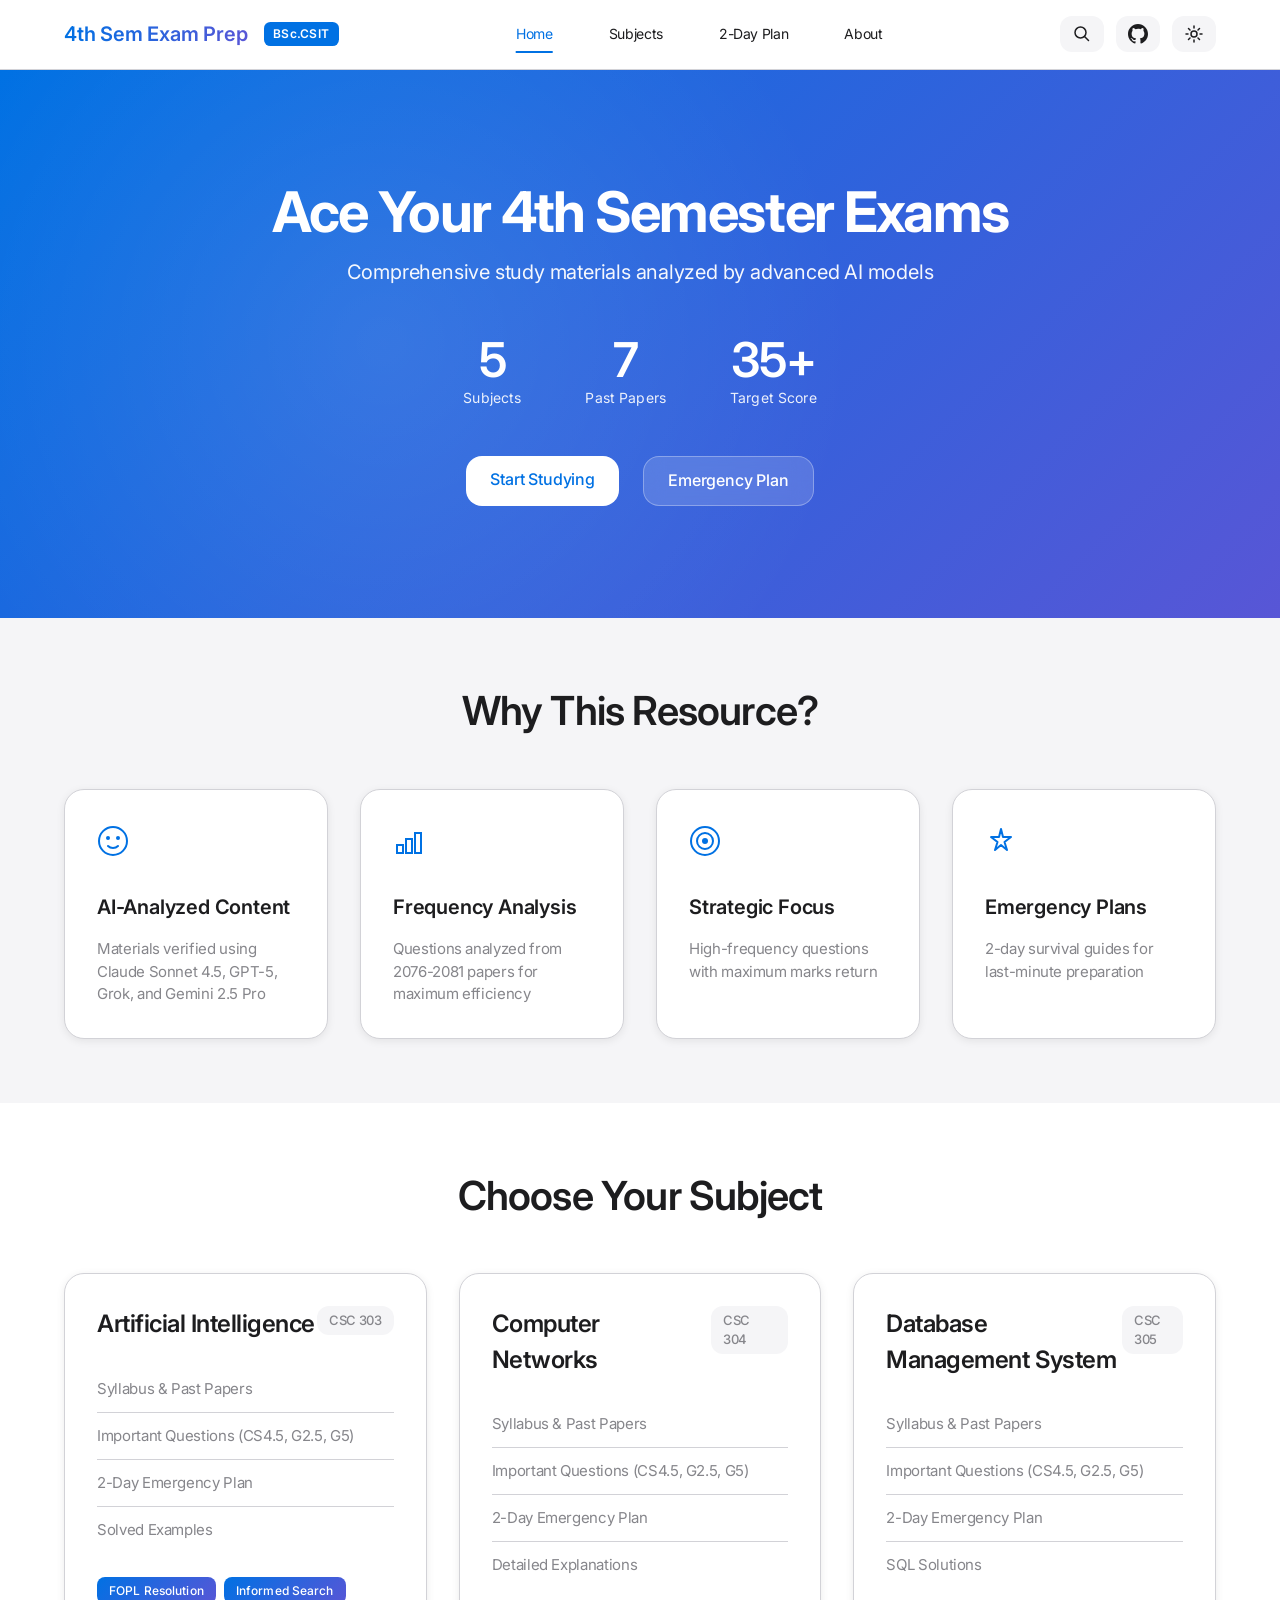
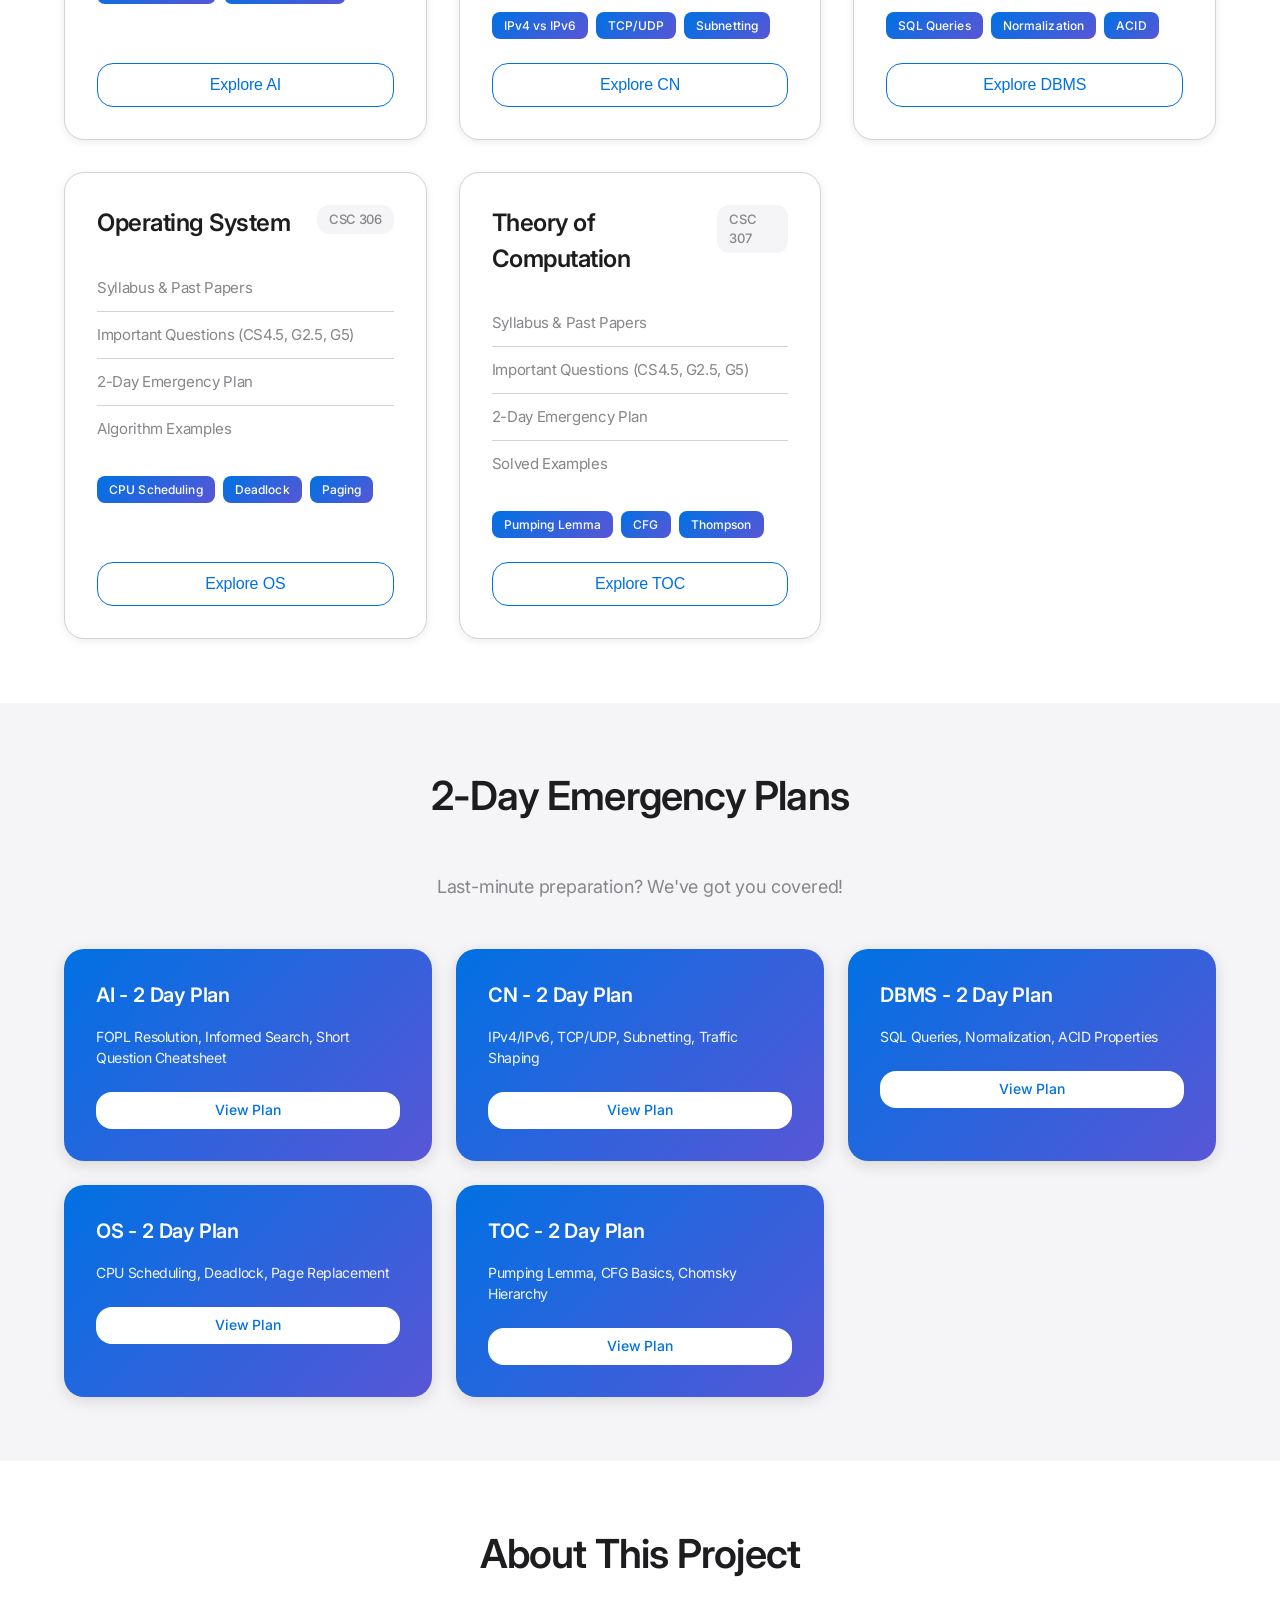
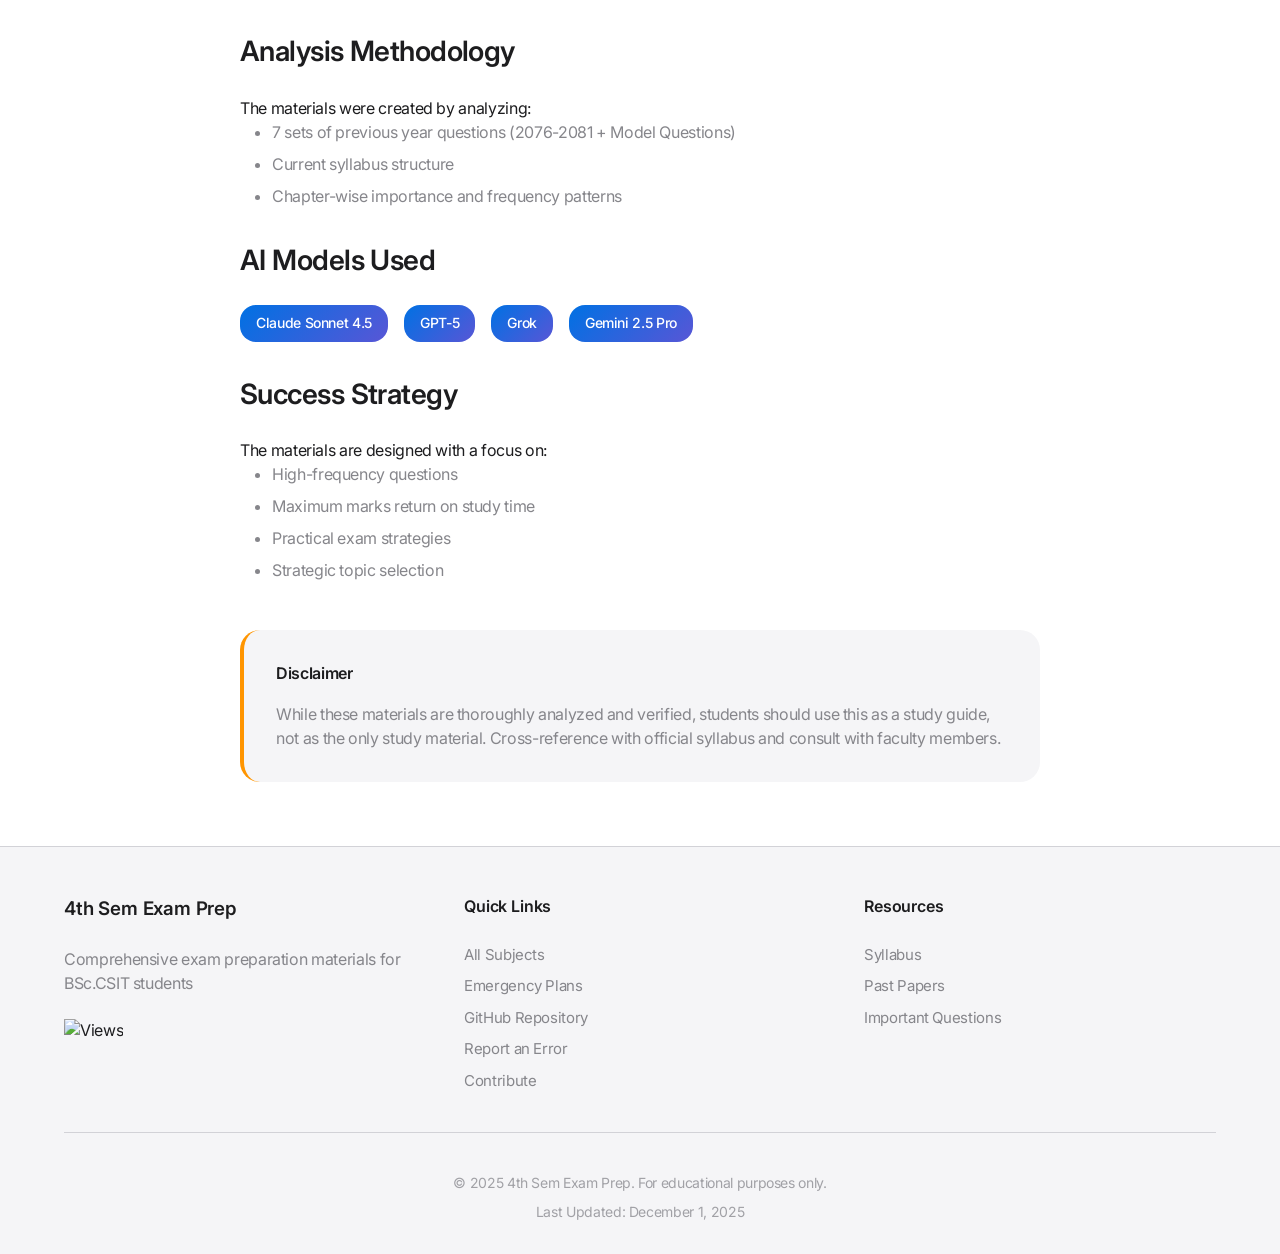
==== commit 65d04f04: "Update favicon in index.html and viewer.html for improved branding consistency" ====
--- a/index.html
+++ b/index.html
@@ -4,6 +4,29 @@
     <meta charset="UTF-8" />
     <meta name="viewport" content="width=device-width, initial-scale=1.0" />
     <title>4th Sem BSc.CSIT Exam Prep | Study Materials & Resources</title>
+    
+    <!-- SEO Meta Tags -->
+    <meta name="description" content="Comprehensive exam preparation materials for 4th semester BSc.CSIT students. Past papers, important questions, emergency plans, and syllabus for AI, CN, DBMS, OS, and TOC." />
+    <meta name="keywords" content="BSc CSIT, 4th semester, exam prep, study materials, past papers, important questions, AI, CN, DBMS, OS, TOC, computer science, Nepal" />
+    <meta name="author" content="4th Sem Exam Prep Team" />
+    <meta name="robots" content="index, follow" />
+    
+    <!-- Open Graph Meta Tags -->
+    <meta property="og:title" content="4th Sem BSc.CSIT Exam Prep | Study Materials & Resources" />
+    <meta property="og:description" content="Ace your 4th semester exams with comprehensive study materials analyzed by AI models. Past papers from 2076-2081, important questions, and emergency plans." />
+    <meta property="og:type" content="website" />
+    <meta property="og:url" content="https://aakku106.github.io/4thSem_impQtns/" />
+    <meta property="og:image" content="https://aakku106.github.io/4thSem_impQtns/og-image.png" />
+    
+    <!-- Twitter Card Meta Tags -->
+    <meta name="twitter:card" content="summary_large_image" />
+    <meta name="twitter:title" content="4th Sem BSc.CSIT Exam Prep" />
+    <meta name="twitter:description" content="Comprehensive exam preparation materials for 4th semester BSc.CSIT students" />
+    <meta name="twitter:image" content="https://aakku106.github.io/4thSem_impQtns/og-image.png" />
+    
+    <!-- Favicon -->
+    <link rel="icon" type="image/svg+xml" href="data:image/svg+xml,%3Csvg xmlns='http://www.w3.org/2000/svg' viewBox='0 0 64 64'%3E%3Crect width='64' height='64' rx='12' fill='%230066cc'/%3E%3Ctext x='32' y='44' font-size='40' font-weight='bold' fill='white' text-anchor='middle' font-family='system-ui, -apple-system, sans-serif'%3E4%3C/text%3E%3C/svg%3E" />
+    
     <link rel="stylesheet" href="styles.css" />
     <link
       href="https://fonts.googleapis.com/css2?family=Inter:wght@300;400;500;600;700;800;900&display=swap"
@@ -75,16 +98,8 @@
           <span></span>
         </button>
         </div>
-            xmlns="http://www.w3.org/2000/svg">
-            <path
-              d="M18 11.5C17.1 13.5 15 15 12.5 15C9.5 15 7 12.5 7 9.5C7 7 8.5 4.9 10.5 4C6.5 4.5 3.5 7.9 3.5 12C3.5 16.1 6.9 19.5 11 19.5C14.9 19.5 18.1 16.7 18.5 13C18.3 12.1 18.2 11.8 18 11.5Z"
-              stroke="currentColor"
-              stroke-width="1.5"
-              stroke-linecap="round"
-              stroke-linejoin="round" />
-          </svg>
-        </button>
-      </div>
+      </div>
+    </nav>
     </nav>
 
     <!-- Hero Section -->
@@ -526,7 +541,12 @@
     <div id="searchOverlay" class="search-overlay">
       <div class="search-container">
         <div class="search-header">
-          <input type="text" id="searchInput" class="search-input" placeholder="Search topics, questions, papers..." autocomplete="off" />
+          <div style="position: relative; flex: 1;">
+            <input type="text" id="searchInput" class="search-input" placeholder="Search topics, questions, papers..." autocomplete="off" />
+            <span class="search-hint">
+              <span class="kbd">Ctrl</span> + <span class="kbd">K</span>
+            </span>
+          </div>
           <button class="search-close" id="searchClose" aria-label="Close search">
             <svg width="24" height="24" viewBox="0 0 24 24" fill="none" xmlns="http://www.w3.org/2000/svg">
               <path d="M18 6L6 18M6 6l12 12" stroke="currentColor" stroke-width="2" stroke-linecap="round"/>
@@ -563,6 +583,13 @@
       </div>
     </div>
 
+    <!-- Back to Top Button -->
+    <button id="backToTop" class="back-to-top" aria-label="Back to top">
+      <svg width="24" height="24" viewBox="0 0 24 24" fill="none" xmlns="http://www.w3.org/2000/svg">
+        <path d="M12 19V5M12 5L5 12M12 5L19 12" stroke="currentColor" stroke-width="2" stroke-linecap="round" stroke-linejoin="round"/>
+      </svg>
+    </button>
+
     <script src="script.js"></script>
   </body>
 </html>
--- a/styles.css
+++ b/styles.css
@@ -1302,3 +1302,123 @@
 .hidden {
   display: none;
 }
+
+/* ============================================
+   Back to Top Button
+   ============================================ */
+.back-to-top {
+  position: fixed;
+  bottom: 2rem;
+  right: 2rem;
+  width: 3rem;
+  height: 3rem;
+  background: var(--accent-primary);
+  color: white;
+  border: none;
+  border-radius: 50%;
+  cursor: pointer;
+  display: flex;
+  align-items: center;
+  justify-content: center;
+  box-shadow: var(--shadow-lg);
+  transition: all var(--transition-fast);
+  opacity: 0;
+  visibility: hidden;
+  transform: translateY(20px);
+  z-index: 999;
+}
+
+.back-to-top.visible {
+  opacity: 1;
+  visibility: visible;
+  transform: translateY(0);
+}
+
+.back-to-top:hover {
+  background: var(--accent-secondary);
+  transform: translateY(-4px);
+  box-shadow: var(--shadow-xl);
+}
+
+.back-to-top:active {
+  transform: translateY(-2px);
+}
+
+/* ============================================
+   Loading Skeletons
+   ============================================ */
+.skeleton {
+  background: linear-gradient(
+    90deg,
+    var(--bg-secondary) 0%,
+    var(--bg-tertiary) 50%,
+    var(--bg-secondary) 100%
+  );
+  background-size: 200% 100%;
+  animation: shimmer 1.5s infinite;
+  border-radius: var(--radius-md);
+}
+
+@keyframes shimmer {
+  0% {
+    background-position: 200% 0;
+  }
+  100% {
+    background-position: -200% 0;
+  }
+}
+
+.skeleton-text {
+  height: 1rem;
+  margin-bottom: 0.5rem;
+}
+
+.skeleton-text:last-child {
+  width: 60%;
+}
+
+.skeleton-heading {
+  height: 2rem;
+  width: 40%;
+  margin-bottom: 1rem;
+}
+
+.skeleton-card {
+  padding: 1.5rem;
+  background: var(--card-bg);
+  border-radius: var(--radius-lg);
+  border: 1px solid var(--border-color);
+}
+
+.skeleton-paragraph {
+  display: flex;
+  flex-direction: column;
+  gap: 0.5rem;
+}
+
+/* ============================================
+   Keyboard Shortcuts Hint
+   ============================================ */
+.kbd {
+  display: inline-block;
+  padding: 0.25rem 0.5rem;
+  background: var(--bg-secondary);
+  border: 1px solid var(--border-color);
+  border-radius: 0.25rem;
+  font-family: monospace;
+  font-size: 0.875rem;
+  box-shadow: 0 1px 2px rgba(0, 0, 0, 0.1);
+}
+
+.search-hint {
+  position: absolute;
+  right: 1.5rem;
+  top: 50%;
+  transform: translateY(-50%);
+  color: var(--text-secondary);
+  font-size: 0.875rem;
+  display: flex;
+  align-items: center;
+  gap: 0.5rem;
+  pointer-events: none;
+}
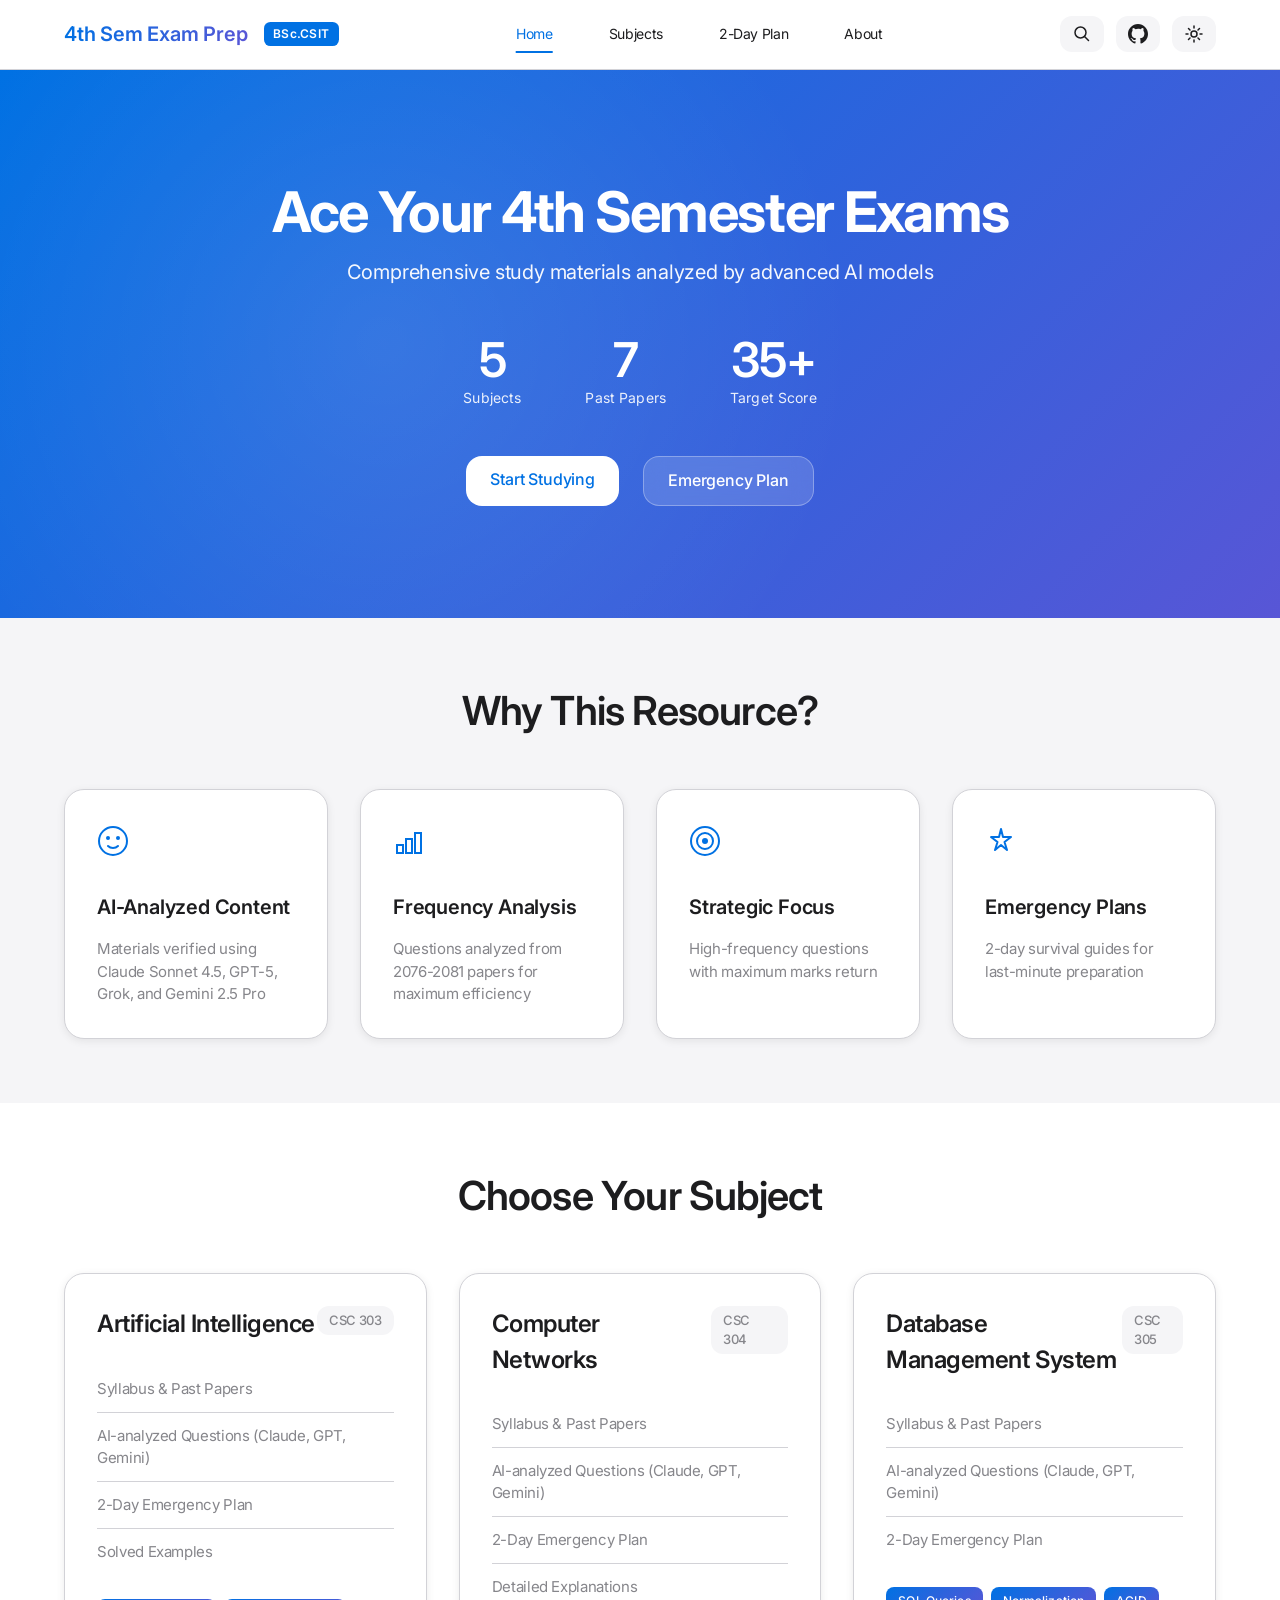
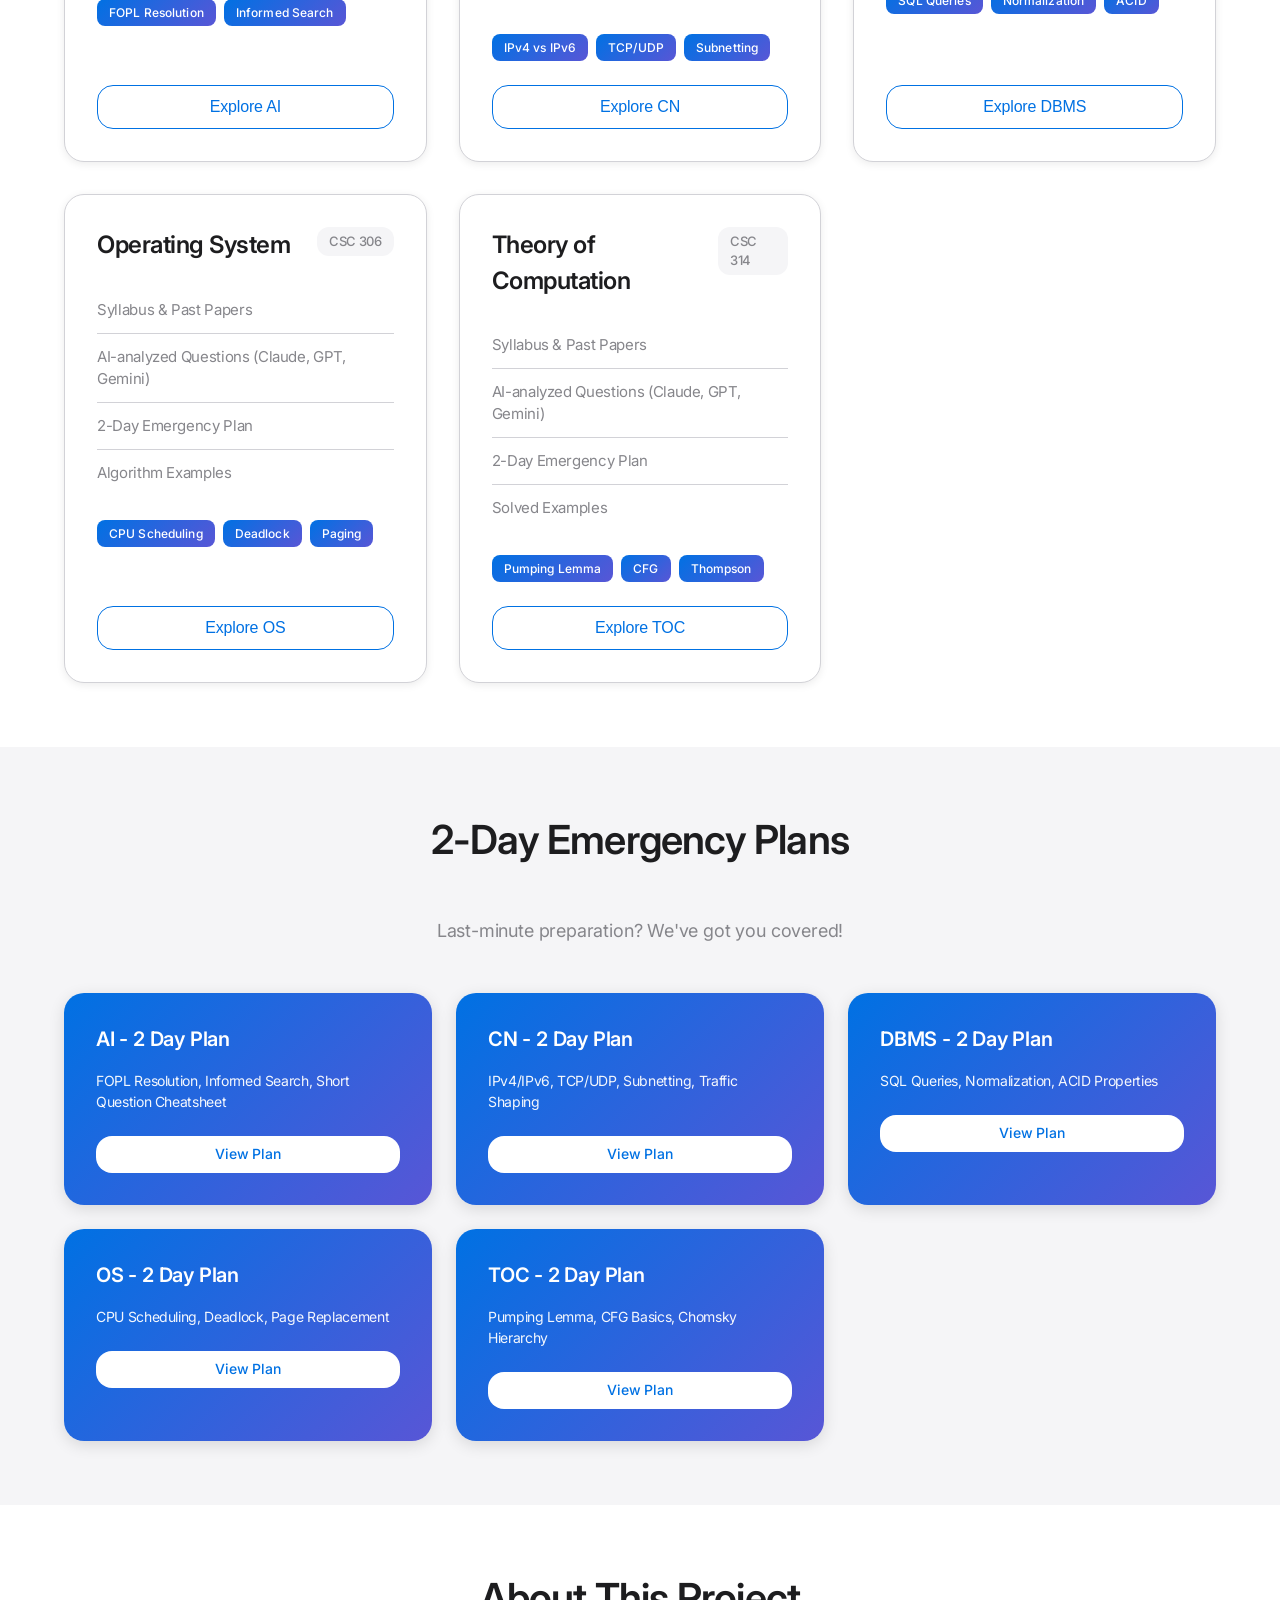
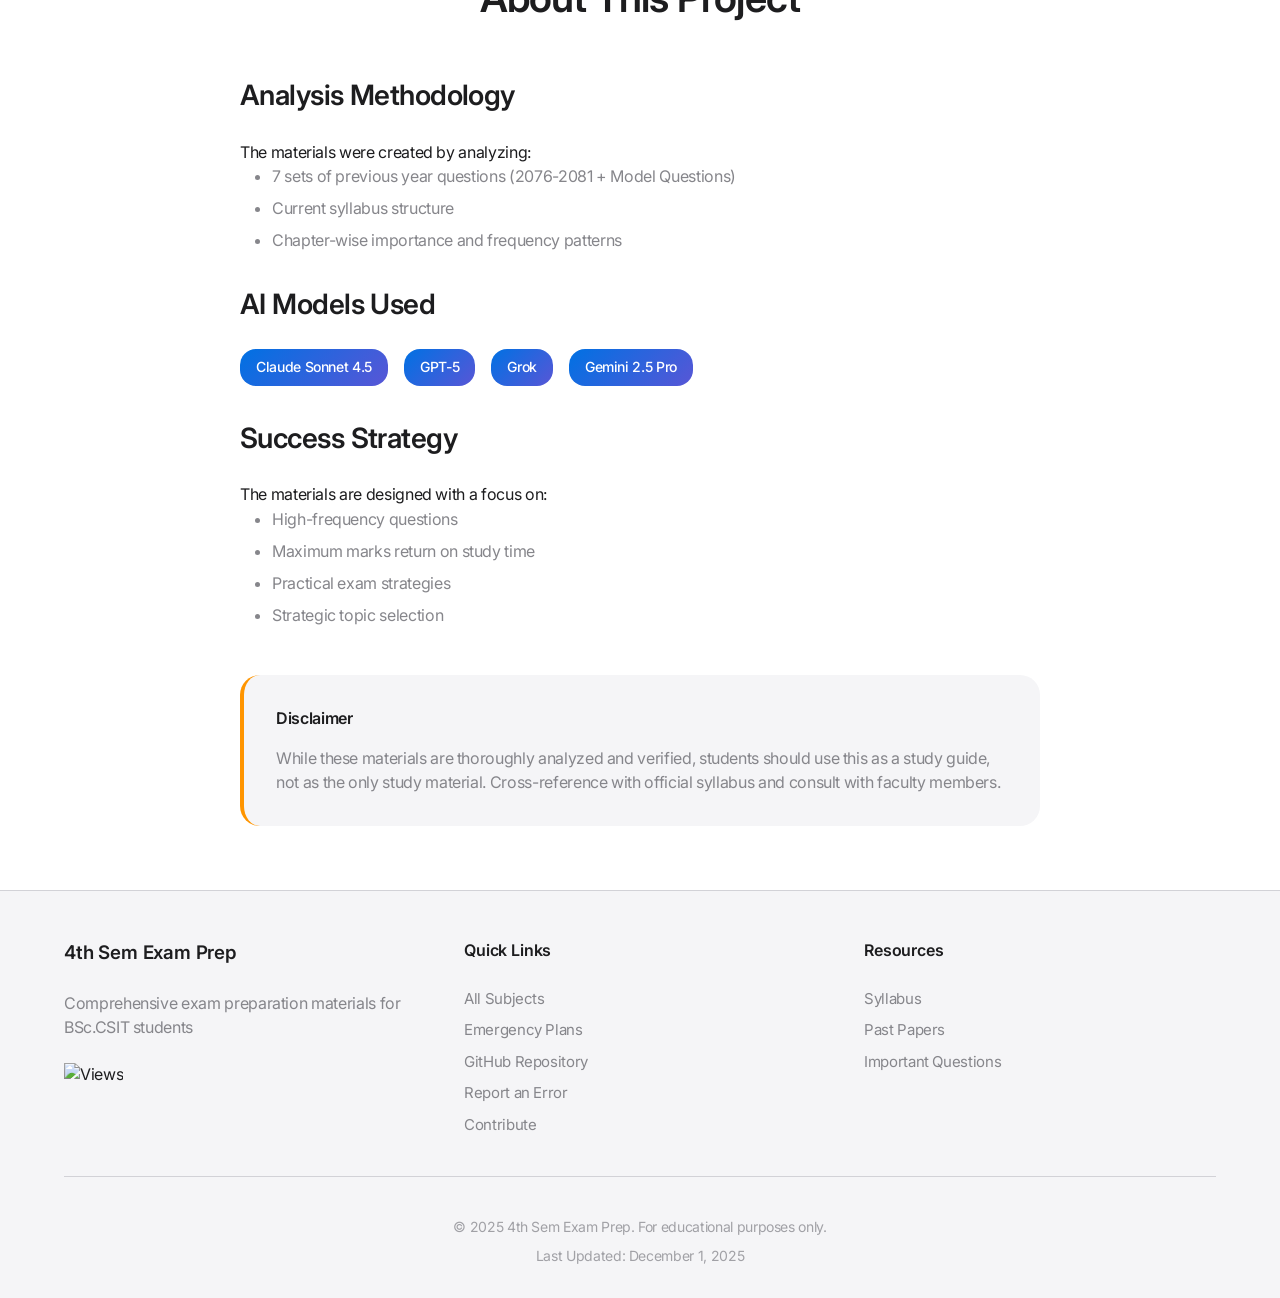
==== commit a56cbe5e: "Update question types in subject data to reflect AI analysis; modify styling for improved modal pres" ====
--- a/index.html
+++ b/index.html
@@ -264,7 +264,7 @@
             <div class="subject-content">
               <ul class="resource-list">
                 <li>Syllabus & Past Papers</li>
-                <li>Important Questions (CS4.5, G2.5, G5)</li>
+                <li>AI-analyzed Questions (Claude, GPT, Gemini)</li>
                 <li>2-Day Emergency Plan</li>
                 <li>Solved Examples</li>
               </ul>
@@ -287,7 +287,7 @@
             <div class="subject-content">
               <ul class="resource-list">
                 <li>Syllabus & Past Papers</li>
-                <li>Important Questions (CS4.5, G2.5, G5)</li>
+                <li>AI-analyzed Questions (Claude, GPT, Gemini)</li>
                 <li>2-Day Emergency Plan</li>
                 <li>Detailed Explanations</li>
               </ul>
@@ -311,9 +311,9 @@
             <div class="subject-content">
               <ul class="resource-list">
                 <li>Syllabus & Past Papers</li>
-                <li>Important Questions (CS4.5, G2.5, G5)</li>
+                <li>AI-analyzed Questions (Claude, GPT, Gemini)</li>
                 <li>2-Day Emergency Plan</li>
-                <li>SQL Solutions</li>
+              </ul>
               </ul>
               <div class="subject-tags">
                 <span class="tag">SQL Queries</span>
@@ -335,7 +335,7 @@
             <div class="subject-content">
               <ul class="resource-list">
                 <li>Syllabus & Past Papers</li>
-                <li>Important Questions (CS4.5, G2.5, G5)</li>
+                <li>AI-analyzed Questions (Claude, GPT, Gemini)</li>
                 <li>2-Day Emergency Plan</li>
                 <li>Algorithm Examples</li>
               </ul>
@@ -354,12 +354,12 @@
           <div class="subject-card" data-subject="TOC">
             <div class="subject-header">
               <h3>Theory of Computation</h3>
-              <span class="subject-code">CSC 307</span>
+              <span class="subject-code">CSC 314</span>
             </div>
             <div class="subject-content">
               <ul class="resource-list">
                 <li>Syllabus & Past Papers</li>
-                <li>Important Questions (CS4.5, G2.5, G5)</li>
+                <li>AI-analyzed Questions (Claude, GPT, Gemini)</li>
                 <li>2-Day Emergency Plan</li>
                 <li>Solved Examples</li>
               </ul>
